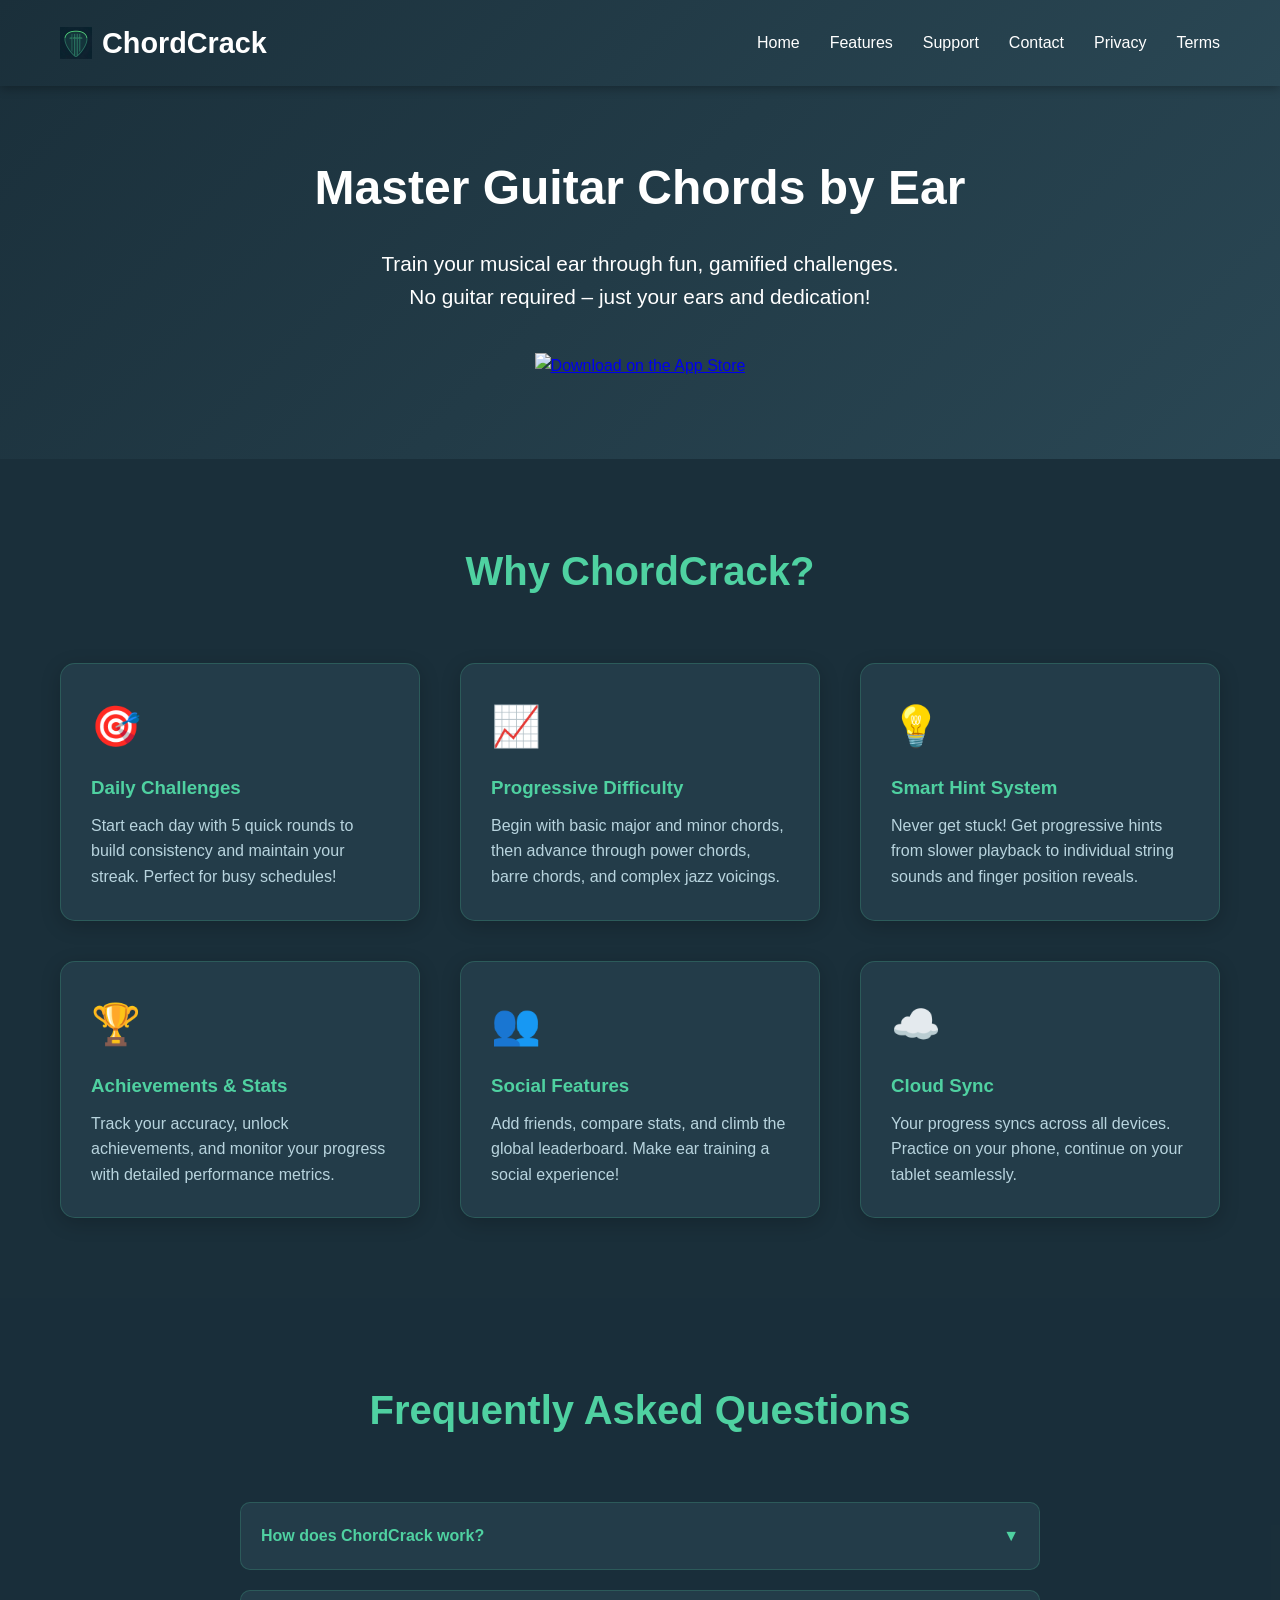
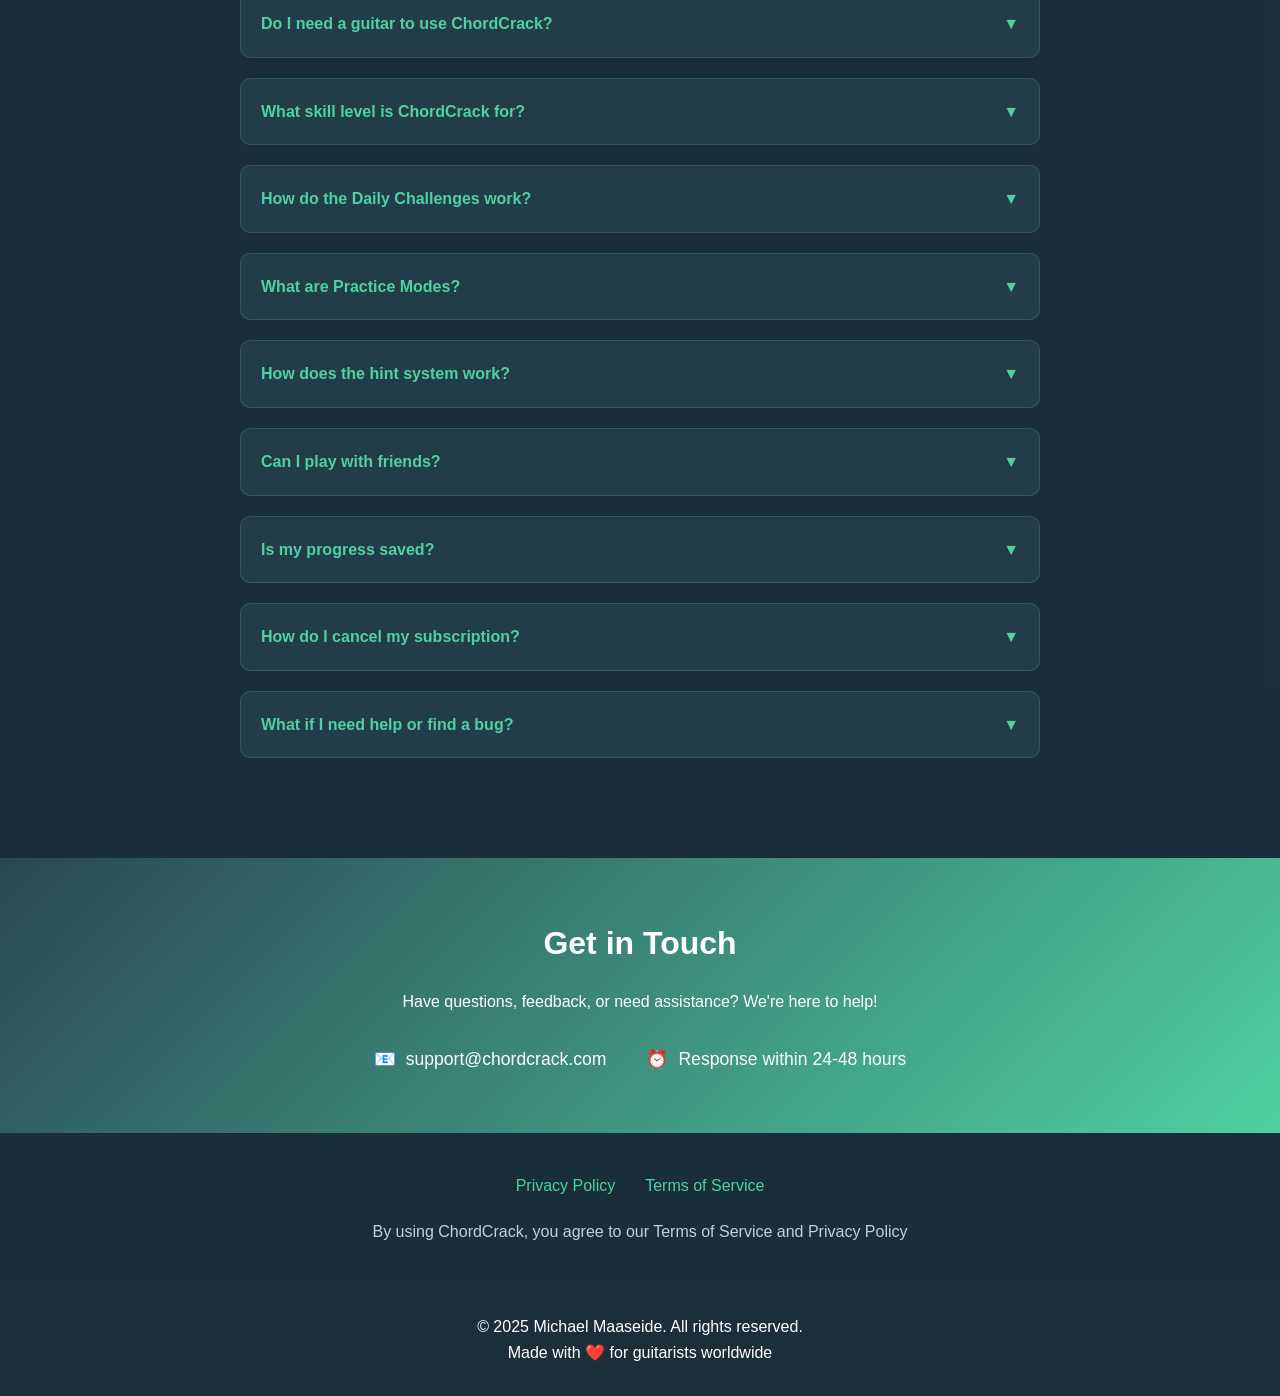
==== index.html @ 899593a1 "App connection" ====
<!DOCTYPE html>
<html lang="en">
<head>
    <meta charset="UTF-8">
    <meta name="viewport" content="width=device-width, initial-scale=1.0">
    <title>ChordCrack - Master Guitar Chords by Ear</title>
    
    <script>
        const APP_STORE_ID = "6752358083"; 
    </script>
    
    <!-- Smart App Banner for iOS Safari -->
    <script>
        if (APP_STORE_ID !== "YOUR_APP_ID_HERE") {
            const metaTag = document.createElement('meta');
            metaTag.name = 'apple-itunes-app';
            metaTag.content = `app-id=${APP_STORE_ID}`;
            document.head.appendChild(metaTag);
        }
    </script>
    
    <!-- Google Analytics -->
    <script async src="https://www.googletagmanager.com/gtag/js?id=G-HN6EG2B2XP"></script>
    <script>
      window.dataLayer = window.dataLayer || [];
      function gtag(){dataLayer.push(arguments);}
      gtag('js', new Date());
      gtag('config', 'G-HN6EG2B2XP');
    </script>
    
    <style>

        * {
            margin: 0;
            padding: 0;
            box-sizing: border-box;
        }
        
        body {
            font-family: -apple-system, BlinkMacSystemFont, 'Segoe UI', Roboto, sans-serif;
            line-height: 1.6;
            color: #333;
            background: #1a2f3a;
        }
        
        /* Header & Navigation */
        header {
            background: linear-gradient(135deg, #1a2f3a 0%, #2a4754 100%);
            color: white;
            position: fixed;
            width: 100%;
            top: 0;
            z-index: 1000;
            box-shadow: 0 2px 10px rgba(0,0,0,0.3);
        }
        
        nav {
            max-width: 1200px;
            margin: 0 auto;
            padding: 20px;
            display: flex;
            justify-content: space-between;
            align-items: center;
        }
        
        .logo {
            font-size: 1.8rem;
            font-weight: bold;
            display: flex;
            align-items: center;
            gap: 10px;
        }
        
        .logo img {
            height: 32px;
            width: auto;
        }
        
        .nav-links {
            display: flex;
            gap: 30px;
            list-style: none;
        }
        
        .nav-links a {
            color: white;
            text-decoration: none;
            transition: opacity 0.3s;
        }
        
        .nav-links a:hover {
            opacity: 0.8;
        }
        
        /* Mobile Menu */
        .mobile-menu {
            display: none;
            cursor: pointer;
        }
        
        /* Hero Section */
        .hero {
            background: linear-gradient(135deg, #1a2f3a 0%, #2a4754 100%);
            color: white;
            padding: 150px 20px 80px;
            text-align: center;
        }
        
        .hero h1 {
            font-size: 3rem;
            margin-bottom: 20px;
            animation: fadeInUp 0.8s ease;
        }
        
        .hero p {
            font-size: 1.3rem;
            margin-bottom: 40px;
            opacity: 0.95;
            animation: fadeInUp 0.8s ease 0.2s both;
        }
        
        .app-badges {
            display: flex;
            gap: 20px;
            justify-content: center;
            flex-wrap: wrap;
            animation: fadeInUp 0.8s ease 0.4s both;
        }
        
        .app-badge {
            display: inline-block;
            transition: transform 0.3s;
        }
        
        .app-badge:hover {
            transform: scale(1.05);
        }
        
        .app-badge img {
            height: 60px;
        }
        
        /* Features Section */
        .features {
            max-width: 1200px;
            margin: 80px auto;
            padding: 0 20px;
        }
        
        .features h2 {
            text-align: center;
            font-size: 2.5rem;
            color: #4fd1a1;
            margin-bottom: 60px;
        }
        
        .feature-grid {
            display: grid;
            grid-template-columns: repeat(auto-fit, minmax(300px, 1fr));
            gap: 40px;
        }
        
        .feature-card {
            background: rgba(42, 71, 84, 0.6);
            padding: 30px;
            border-radius: 15px;
            box-shadow: 0 5px 20px rgba(0,0,0,0.2);
            transition: transform 0.3s, box-shadow 0.3s;
            border: 1px solid rgba(79, 209, 161, 0.2);
        }
        
        .feature-card:hover {
            transform: translateY(-5px);
            box-shadow: 0 10px 30px rgba(79, 209, 161, 0.2);
            border-color: rgba(79, 209, 161, 0.4);
        }
        
        .feature-icon {
            font-size: 2.5rem;
            margin-bottom: 15px;
            color: #4fd1a1;
        }
        
        .feature-card h3 {
            color: #4fd1a1;
            margin-bottom: 10px;
        }
        
        .feature-card p {
            color: #b8d4de;
        }
        
        /* Support Section */
        .support {
            background: rgba(26, 47, 58, 0.95);
            padding: 80px 20px;
        }
        
        .support-container {
            max-width: 1200px;
            margin: 0 auto;
        }
        
        .support h2 {
            text-align: center;
            font-size: 2.5rem;
            color: #4fd1a1;
            margin-bottom: 60px;
        }
        
        .faq {
            max-width: 800px;
            margin: 0 auto;
        }
        
        .faq-item {
            background: rgba(42, 71, 84, 0.6);
            margin-bottom: 20px;
            border-radius: 10px;
            overflow: hidden;
            border: 1px solid rgba(79, 209, 161, 0.2);
        }
        
        .faq-question {
            padding: 20px;
            cursor: pointer;
            display: flex;
            justify-content: space-between;
            align-items: center;
            font-weight: 600;
            color: #4fd1a1;
            transition: background 0.3s;
        }
        
        .faq-question:hover {
            background: rgba(79, 209, 161, 0.1);
        }
        
        .faq-answer {
            padding: 0 20px;
            max-height: 0;
            overflow: hidden;
            transition: max-height 0.3s ease, padding 0.3s ease;
            color: #b8d4de;
        }
        
        .faq-item.active .faq-answer {
            padding: 0 20px 20px;
            max-height: 500px;
        }
        
        .faq-arrow {
            transition: transform 0.3s;
        }
        
        .faq-item.active .faq-arrow {
            transform: rotate(180deg);
        }
        
        /* Contact Section */
        .contact {
            background: linear-gradient(135deg, #2a4754 0%, #4fd1a1 100%);
            color: white;
            padding: 60px 20px;
            text-align: center;
        }
        
        .contact h2 {
            font-size: 2rem;
            margin-bottom: 20px;
        }
        
        .contact-methods {
            display: flex;
            gap: 40px;
            justify-content: center;
            flex-wrap: wrap;
            margin-top: 30px;
        }
        
        .contact-method {
            display: flex;
            align-items: center;
            gap: 10px;
            font-size: 1.1rem;
        }
        
        .contact-method a {
            color: white;
            text-decoration: none;
        }
        
        .contact-method a:hover {
            text-decoration: underline;
        }
        
        /* Legal Links */
        .legal {
            background: rgba(26, 47, 58, 0.95);
            padding: 40px 20px;
        }
        
        .legal-container {
            max-width: 1200px;
            margin: 0 auto;
            text-align: center;
        }
        
        .legal-links {
            display: flex;
            gap: 30px;
            justify-content: center;
            flex-wrap: wrap;
            margin-bottom: 20px;
        }
        
        .legal-links a {
            color: #4fd1a1;
            text-decoration: none;
            font-weight: 500;
        }
        
        .legal-links a:hover {
            text-decoration: underline;
        }
        
        .legal p {
            color: #b8d4de;
        }
        
        /* Footer */
        footer {
            background: #1a2f3a;
            color: white;
            text-align: center;
            padding: 30px 20px;
        }
        
        /* Animations */
        @keyframes fadeInUp {
            from {
                opacity: 0;
                transform: translateY(30px);
            }
            to {
                opacity: 1;
                transform: translateY(0);
            }
        }
        
        /* Responsive */
        @media (max-width: 768px) {
            .nav-links {
                display: none;
            }
            
            .mobile-menu {
                display: block;
            }
            
            .hero h1 {
                font-size: 2rem;
            }
            
            .hero p {
                font-size: 1.1rem;
            }
            
            .features h2, .support h2 {
                font-size: 2rem;
            }
            
            .contact-methods {
                flex-direction: column;
                align-items: center;
                gap: 20px;
            }
        }
    </style>
</head>
<body>
    <!-- Header -->
    <header>
        <nav>
            <div class="logo">
                <img src="logo.png" alt="ChordCrack Logo">
                ChordCrack
            </div>
            <ul class="nav-links">
                <li><a href="#home">Home</a></li>
                <li><a href="#features">Features</a></li>
                <li><a href="#support">Support</a></li>
                <li><a href="#contact">Contact</a></li>
                <li><a href="privacy.html">Privacy</a></li>
                <li><a href="terms.html">Terms</a></li>
            </ul>
        </nav>
    </header>

    <!-- Hero Section -->
    <section id="home" class="hero">
        <h1>Master Guitar Chords by Ear</h1>
        <p>Train your musical ear through fun, gamified challenges.<br>No guitar required – just your ears and dedication!</p>
        <div class="app-badges">
            <a id="app-store-link" href="#" class="app-badge">
                <img src="https://developer.apple.com/app-store/marketing/guidelines/images/badge-download-on-the-app-store.svg" alt="Download on the App Store">
            </a>
        </div>
    </section>

    <!-- Features Section -->
    <section id="features" class="features">
        <h2>Why ChordCrack?</h2>
        <div class="feature-grid">
            <div class="feature-card">
                <div class="feature-icon">🎯</div>
                <h3>Daily Challenges</h3>
                <p>Start each day with 5 quick rounds to build consistency and maintain your streak. Perfect for busy schedules!</p>
            </div>
            <div class="feature-card">
                <div class="feature-icon">📈</div>
                <h3>Progressive Difficulty</h3>
                <p>Begin with basic major and minor chords, then advance through power chords, barre chords, and complex jazz voicings.</p>
            </div>
            <div class="feature-card">
                <div class="feature-icon">💡</div>
                <h3>Smart Hint System</h3>
                <p>Never get stuck! Get progressive hints from slower playback to individual string sounds and finger position reveals.</p>
            </div>
            <div class="feature-card">
                <div class="feature-icon">🏆</div>
                <h3>Achievements & Stats</h3>
                <p>Track your accuracy, unlock achievements, and monitor your progress with detailed performance metrics.</p>
            </div>
            <div class="feature-card">
                <div class="feature-icon">👥</div>
                <h3>Social Features</h3>
                <p>Add friends, compare stats, and climb the global leaderboard. Make ear training a social experience!</p>
            </div>
            <div class="feature-card">
                <div class="feature-icon">☁️</div>
                <h3>Cloud Sync</h3>
                <p>Your progress syncs across all devices. Practice on your phone, continue on your tablet seamlessly.</p>
            </div>
        </div>
    </section>

    <!-- Support Section -->
    <section id="support" class="support">
        <div class="support-container">
            <h2>Frequently Asked Questions</h2>
            <div class="faq">
                <div class="faq-item">
                    <div class="faq-question">
                        <span>How does ChordCrack work?</span>
                        <span class="faq-arrow">▼</span>
                    </div>
                    <div class="faq-answer">
                        <p>ChordCrack plays guitar chord sounds, and you identify them by ear. The app uses a scientifically-designed progression system that starts with basic chords and gradually introduces more complex variations. Each correct answer earns you points and XP, while the hint system ensures you're always learning, never stuck.</p>
                    </div>
                </div>
                
                <div class="faq-item">
                    <div class="faq-question">
                        <span>Do I need a guitar to use ChordCrack?</span>
                        <span class="faq-arrow">▼</span>
                    </div>
                    <div class="faq-answer">
                        <p>No! ChordCrack is designed for ear training, not guitar playing. All you need is your device and headphones (recommended for the best experience). The app trains your ability to recognize chords by sound alone, which will improve your overall musicianship.</p>
                    </div>
                </div>
                
                <div class="faq-item">
                    <div class="faq-question">
                        <span>What skill level is ChordCrack for?</span>
                        <span class="faq-arrow">▼</span>
                    </div>
                    <div class="faq-answer">
                        <p>ChordCrack adapts to all skill levels. Beginners start with major and minor chords, intermediate players work on barre and power chords, and advanced users can tackle complex jazz voicings and chord progressions. The app automatically adjusts difficulty based on your performance.</p>
                    </div>
                </div>
                
                <div class="faq-item">
                    <div class="faq-question">
                        <span>How do the Daily Challenges work?</span>
                        <span class="faq-arrow">▼</span>
                    </div>
                    <div class="faq-answer">
                        <p>Daily Challenges consist of 5 quick rounds featuring basic chords. Complete them each day to maintain your streak and earn bonus XP. They're designed to take just 2-3 minutes, making it easy to maintain consistent practice even on busy days.</p>
                    </div>
                </div>
                
                <div class="faq-item">
                    <div class="faq-question">
                        <span>What are Practice Modes?</span>
                        <span class="faq-arrow">▼</span>
                    </div>
                    <div class="faq-answer">
                        <p>Practice Modes let you focus on specific chord types: Power Chords for rock fundamentals, Barre Chords for advanced patterns, Blues Chords for 7ths and extensions, or Mixed Mode for all chord types. Each mode tracks separate statistics so you can identify your strengths and areas for improvement.</p>
                    </div>
                </div>
                
                <div class="faq-item">
                    <div class="faq-question">
                        <span>How does the hint system work?</span>
                        <span class="faq-arrow">▼</span>
                    </div>
                    <div class="faq-answer">
                        <p>Our progressive hint system reveals information gradually: first slower playback, then individual string sounds, followed by jumbled finger positions, and finally partial chord diagrams. Each hint costs a small amount of points, encouraging you to try without help first while ensuring you're never completely stuck.</p>
                    </div>
                </div>
                
                <div class="faq-item">
                    <div class="faq-question">
                        <span>Can I play with friends?</span>
                        <span class="faq-arrow">▼</span>
                    </div>
                    <div class="faq-answer">
                        <p>Yes! Add friends using their username or invite code, compare stats, see their progress on the leaderboard, and motivate each other to improve. You can also see global rankings and compete with players worldwide.</p>
                    </div>
                </div>
                
                <div class="faq-item">
                    <div class="faq-question">
                        <span>Is my progress saved?</span>
                        <span class="faq-arrow">▼</span>
                    </div>
                    <div class="faq-answer">
                        <p>All your progress is automatically saved to the cloud when you're logged in. This means you can switch between devices and your stats, achievements, and progress will sync seamlessly. You can also export your data anytime from the settings menu.</p>
                    </div>
                </div>
                
                <div class="faq-item">
                    <div class="faq-question">
                        <span>How do I cancel my subscription?</span>
                        <span class="faq-arrow">▼</span>
                    </div>
                    <div class="faq-answer">
                        <p>Subscriptions can be managed through your device's app store settings. On iOS, go to Settings > Your Name > Subscriptions. On Android, open Google Play Store > Menu > Subscriptions. Select ChordCrack and choose to cancel. You'll retain access until the end of your billing period.</p>
                    </div>
                </div>
                
                <div class="faq-item">
                    <div class="faq-question">
                        <span>What if I need help or find a bug?</span>
                        <span class="faq-arrow">▼</span>
                    </div>
                    <div class="faq-answer">
                        <p>We're here to help! Email us at support@chordcrack.com with any questions, feedback, or bug reports. Include your device type and app version for technical issues. We typically respond within 24-48 hours and genuinely appreciate all feedback to improve ChordCrack.</p>
                    </div>
                </div>
            </div>
        </div>
    </section>

    <!-- Contact Section -->
    <section id="contact" class="contact">
        <h2>Get in Touch</h2>
        <p>Have questions, feedback, or need assistance? We're here to help!</p>
        <div class="contact-methods">
            <div class="contact-method">
                <span>📧</span>
                <a href="mailto:support@chordcrack.com">support@chordcrack.com</a>
            </div>
            <div class="contact-method">
                <span>⏰</span>
                <span>Response within 24-48 hours</span>
            </div>
        </div>
    </section>

    <!-- Legal Section -->
    <section class="legal">
        <div class="legal-container">
            <div class="legal-links">
                <a href="privacy.html">Privacy Policy</a>
                <a href="terms.html">Terms of Service</a>
            </div>
            <p>By using ChordCrack, you agree to our Terms of Service and Privacy Policy</p>
        </div>
    </section>

    <!-- Footer -->
    <footer>
        <p>&copy; 2025 Michael Maaseide. All rights reserved.</p>
        <p>Made with ❤️ for guitarists worldwide</p>
    </footer>

    <script>
        // Set up App Store link dynamically
        document.addEventListener('DOMContentLoaded', function() {
            const appStoreLink = document.getElementById('app-store-link');
            if (APP_STORE_ID !== "YOUR_APP_ID_HERE") {
                appStoreLink.href = `https://apps.apple.com/app/id${APP_STORE_ID}`;
            } else {
                // If no ID is set, you might want to hide the button or show a coming soon message
                appStoreLink.onclick = function(e) {
                    e.preventDefault();
                    alert('App coming soon to the App Store!');
                };
            }
        });

        // FAQ Accordion
        document.querySelectorAll('.faq-question').forEach(question => {
            question.addEventListener('click', () => {
                const item = question.parentElement;
                item.classList.toggle('active');
                
                // Close other items
                document.querySelectorAll('.faq-item').forEach(otherItem => {
                    if (otherItem !== item && otherItem.classList.contains('active')) {
                        otherItem.classList.remove('active');
                    }
                });
            });
        });

        // Smooth scrolling for navigation links
        document.querySelectorAll('a[href^="#"]').forEach(anchor => {
            anchor.addEventListener('click', function (e) {
                e.preventDefault();
                const target = document.querySelector(this.getAttribute('href'));
                if (target) {
                    const headerHeight = document.querySelector('header').offsetHeight;
                    const targetPosition = target.offsetTop - headerHeight;
                    window.scrollTo({
                        top: targetPosition,
                        behavior: 'smooth'
                    });
                }
            });
        });
    </script>
</body>
</html>
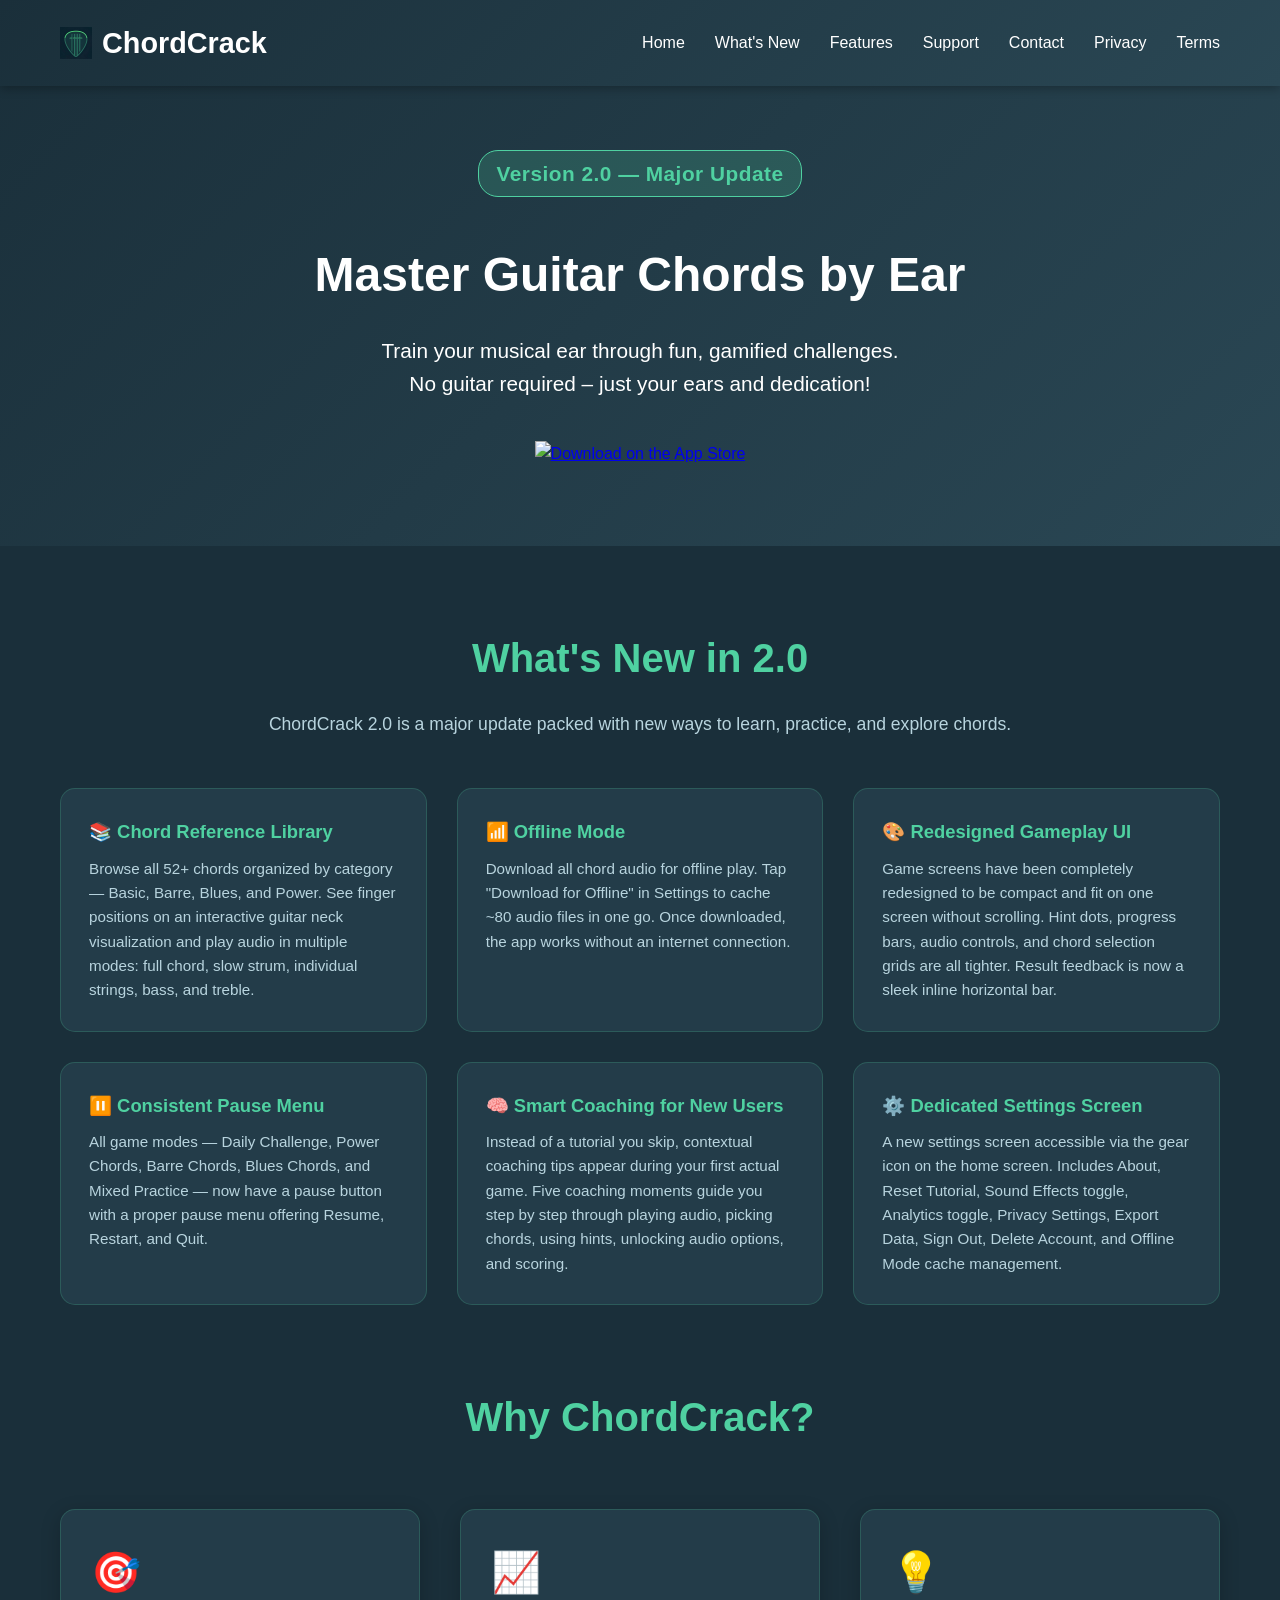
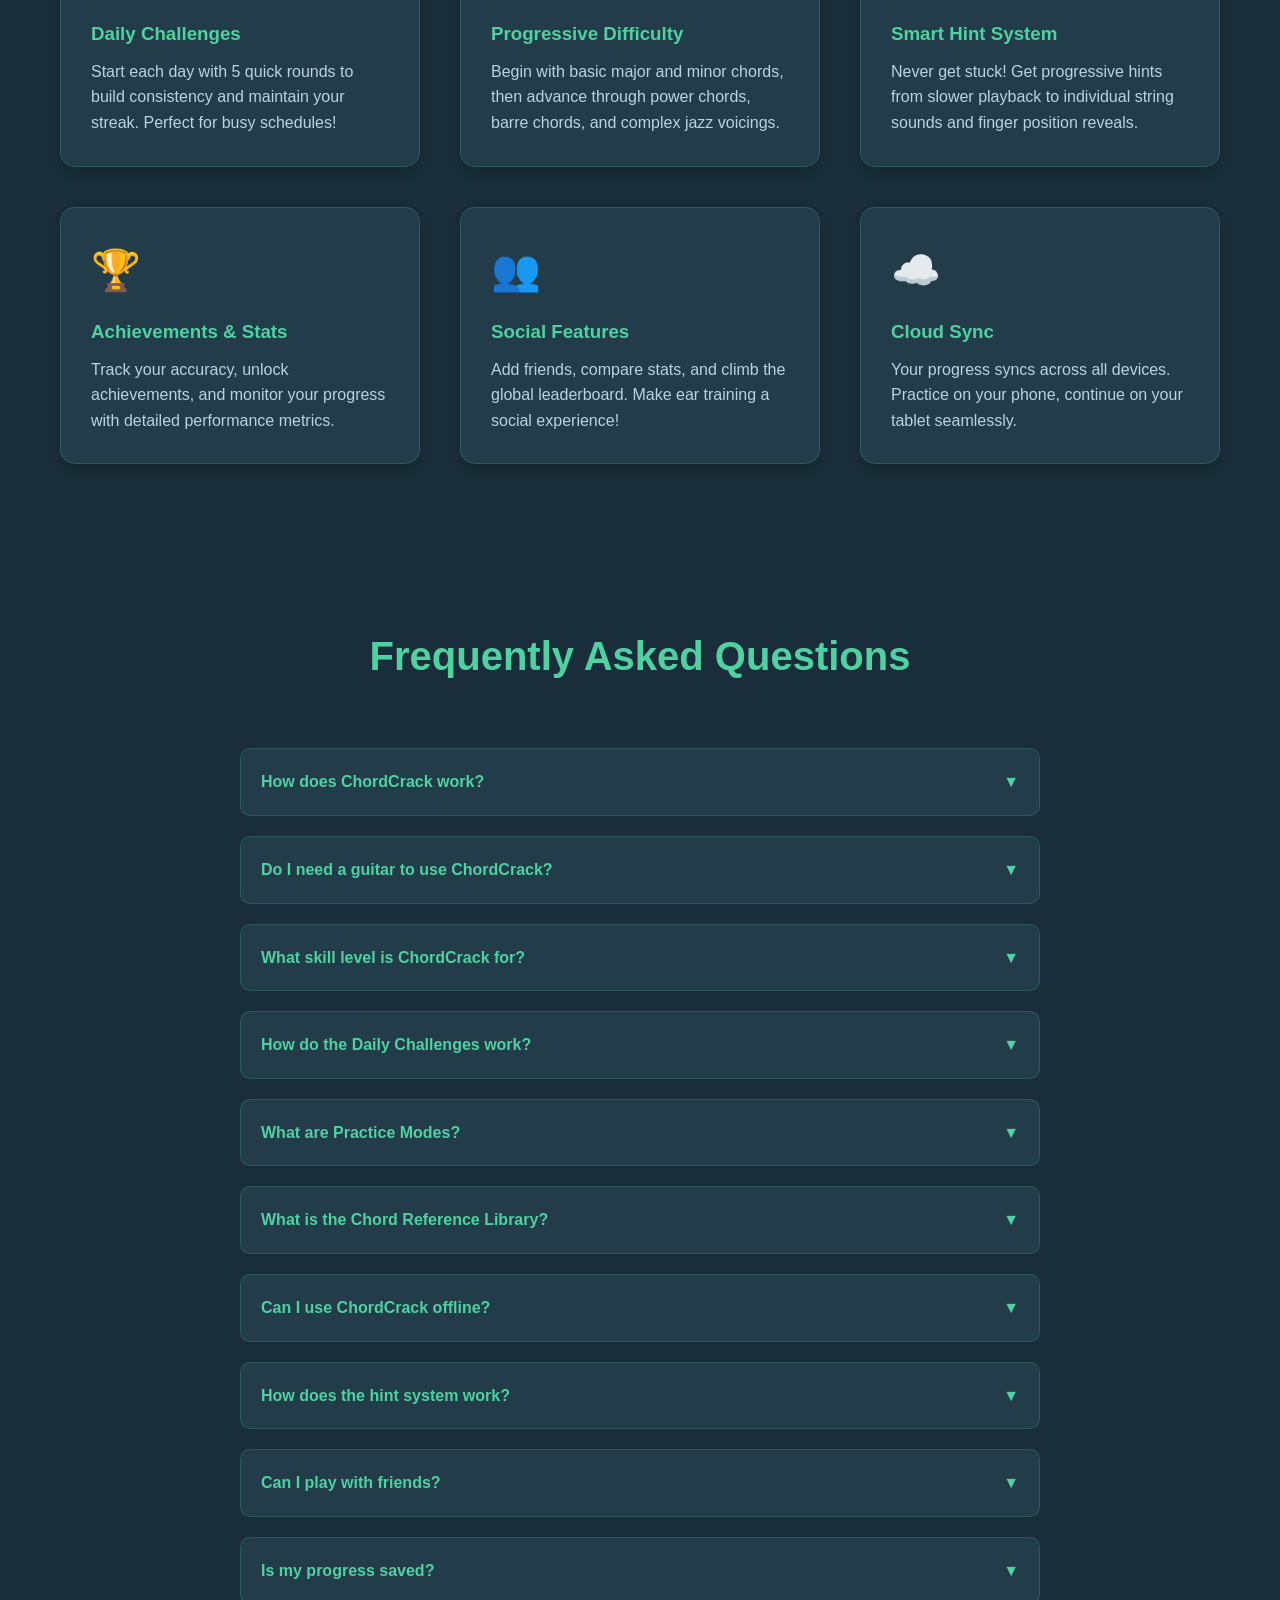
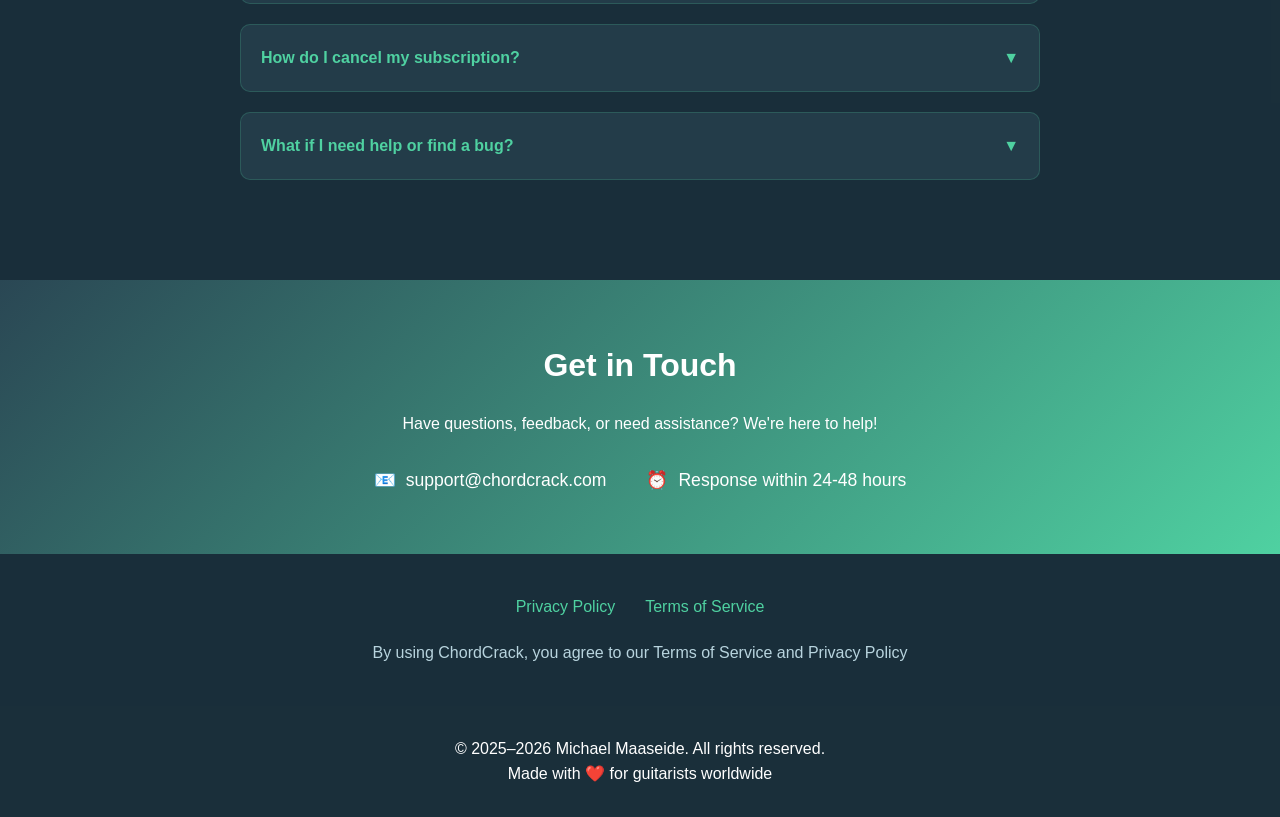
==== commit c8571c18: "Prepare site for v2.0 release Add What's New section highlighting 2.0 features (Chord Reference Libr" ====
--- a/index.html
+++ b/index.html
@@ -1,23 +1,23 @@
 <!DOCTYPE html>
 <html lang="en">
 <head>
+    <!-- Favicon types -->
+    <link rel="icon" type="image/x-icon" href="/favicon.ico">
+    <link rel="icon" type="image/png" sizes="32x32" href="/favicon-32x32.png">
+    <link rel="icon" type="image/png" sizes="16x16" href="/favicon-16x16.png">
+    <link rel="apple-touch-icon" sizes="180x180" href="/apple-touch-icon.png">
+    
     <meta charset="UTF-8">
     <meta name="viewport" content="width=device-width, initial-scale=1.0">
-    <title>ChordCrack - Master Guitar Chords by Ear</title>
+    <title>ChordCrack 2.0 - Master Guitar Chords by Ear</title>
     
     <script>
+        const APP_STORE_LINK = "https://apps.apple.com/us/app/chordcrack/id6752358083";
         const APP_STORE_ID = "6752358083"; 
     </script>
     
     <!-- Smart App Banner for iOS Safari -->
-    <script>
-        if (APP_STORE_ID !== "YOUR_APP_ID_HERE") {
-            const metaTag = document.createElement('meta');
-            metaTag.name = 'apple-itunes-app';
-            metaTag.content = `app-id=${APP_STORE_ID}`;
-            document.head.appendChild(metaTag);
-        }
-    </script>
+    <meta name="apple-itunes-app" content="app-id=6752358083">
     
     <!-- Google Analytics -->
     <script async src="https://www.googletagmanager.com/gtag/js?id=G-HN6EG2B2XP"></script>
@@ -140,6 +140,74 @@
             height: 60px;
         }
         
+        .version-badge {
+            display: inline-block;
+            background: rgba(79, 209, 161, 0.2);
+            border: 1px solid #4fd1a1;
+            color: #4fd1a1;
+            padding: 6px 18px;
+            border-radius: 20px;
+            font-size: 0.9rem;
+            font-weight: 600;
+            letter-spacing: 0.5px;
+            margin-bottom: 20px;
+            opacity: 1;
+            animation: fadeInUp 0.8s ease;
+        }
+
+        /* What's New Section */
+        .whats-new {
+            max-width: 1200px;
+            margin: 80px auto;
+            padding: 0 20px;
+        }
+
+        .whats-new h2 {
+            text-align: center;
+            font-size: 2.5rem;
+            color: #4fd1a1;
+            margin-bottom: 20px;
+        }
+
+        .whats-new > p {
+            text-align: center;
+            color: #b8d4de;
+            font-size: 1.1rem;
+            margin-bottom: 50px;
+        }
+
+        .whats-new-grid {
+            display: grid;
+            grid-template-columns: repeat(auto-fit, minmax(340px, 1fr));
+            gap: 30px;
+        }
+
+        .new-feature {
+            background: rgba(42, 71, 84, 0.6);
+            padding: 28px;
+            border-radius: 15px;
+            border: 1px solid rgba(79, 209, 161, 0.2);
+            transition: transform 0.3s, box-shadow 0.3s;
+        }
+
+        .new-feature:hover {
+            transform: translateY(-5px);
+            box-shadow: 0 10px 30px rgba(79, 209, 161, 0.2);
+            border-color: rgba(79, 209, 161, 0.4);
+        }
+
+        .new-feature h3 {
+            color: #4fd1a1;
+            margin-bottom: 10px;
+            font-size: 1.15rem;
+        }
+
+        .new-feature p {
+            color: #b8d4de;
+            font-size: 0.95rem;
+            line-height: 1.6;
+        }
+
         /* Features Section */
         .features {
             max-width: 1200px;
@@ -366,8 +434,12 @@
                 font-size: 1.1rem;
             }
             
-            .features h2, .support h2 {
+            .features h2, .support h2, .whats-new h2 {
                 font-size: 2rem;
+            }
+
+            .whats-new-grid {
+                grid-template-columns: 1fr;
             }
             
             .contact-methods {
@@ -388,6 +460,7 @@
             </div>
             <ul class="nav-links">
                 <li><a href="#home">Home</a></li>
+                <li><a href="#whats-new">What's New</a></li>
                 <li><a href="#features">Features</a></li>
                 <li><a href="#support">Support</a></li>
                 <li><a href="#contact">Contact</a></li>
@@ -399,12 +472,45 @@
 
     <!-- Hero Section -->
     <section id="home" class="hero">
+        <p class="version-badge">Version 2.0 — Major Update</p>
         <h1>Master Guitar Chords by Ear</h1>
         <p>Train your musical ear through fun, gamified challenges.<br>No guitar required – just your ears and dedication!</p>
         <div class="app-badges">
-            <a id="app-store-link" href="#" class="app-badge">
+            <a href="https://apps.apple.com/us/app/chordcrack/id6752358083" class="app-badge" target="_blank" rel="noopener">
                 <img src="https://developer.apple.com/app-store/marketing/guidelines/images/badge-download-on-the-app-store.svg" alt="Download on the App Store">
             </a>
+        </div>
+    </section>
+
+    <!-- What's New Section -->
+    <section id="whats-new" class="whats-new">
+        <h2>What's New in 2.0</h2>
+        <p>ChordCrack 2.0 is a major update packed with new ways to learn, practice, and explore chords.</p>
+        <div class="whats-new-grid">
+            <div class="new-feature">
+                <h3>📚 Chord Reference Library</h3>
+                <p>Browse all 52+ chords organized by category — Basic, Barre, Blues, and Power. See finger positions on an interactive guitar neck visualization and play audio in multiple modes: full chord, slow strum, individual strings, bass, and treble.</p>
+            </div>
+            <div class="new-feature">
+                <h3>📶 Offline Mode</h3>
+                <p>Download all chord audio for offline play. Tap "Download for Offline" in Settings to cache ~80 audio files in one go. Once downloaded, the app works without an internet connection.</p>
+            </div>
+            <div class="new-feature">
+                <h3>🎨 Redesigned Gameplay UI</h3>
+                <p>Game screens have been completely redesigned to be compact and fit on one screen without scrolling. Hint dots, progress bars, audio controls, and chord selection grids are all tighter. Result feedback is now a sleek inline horizontal bar.</p>
+            </div>
+            <div class="new-feature">
+                <h3>⏸️ Consistent Pause Menu</h3>
+                <p>All game modes — Daily Challenge, Power Chords, Barre Chords, Blues Chords, and Mixed Practice — now have a pause button with a proper pause menu offering Resume, Restart, and Quit.</p>
+            </div>
+            <div class="new-feature">
+                <h3>🧠 Smart Coaching for New Users</h3>
+                <p>Instead of a tutorial you skip, contextual coaching tips appear during your first actual game. Five coaching moments guide you step by step through playing audio, picking chords, using hints, unlocking audio options, and scoring.</p>
+            </div>
+            <div class="new-feature">
+                <h3>⚙️ Dedicated Settings Screen</h3>
+                <p>A new settings screen accessible via the gear icon on the home screen. Includes About, Reset Tutorial, Sound Effects toggle, Analytics toggle, Privacy Settings, Export Data, Sign Out, Delete Account, and Offline Mode cache management.</p>
+            </div>
         </div>
     </section>
 
@@ -456,7 +562,7 @@
                         <span class="faq-arrow">▼</span>
                     </div>
                     <div class="faq-answer">
-                        <p>ChordCrack plays guitar chord sounds, and you identify them by ear. The app uses a scientifically-designed progression system that starts with basic chords and gradually introduces more complex variations. Each correct answer earns you points and XP, while the hint system ensures you're always learning, never stuck.</p>
+                        <p>ChordCrack plays guitar chord sounds, and you identify them by ear. The app uses a progression system that starts with basic chords and gradually introduces more complex variations. Each correct answer earns you points and XP, while the hint system ensures you're always learning, never stuck. New in 2.0: smart coaching guides first-time players through the game step by step, and a redesigned compact UI keeps everything on one screen.</p>
                     </div>
                 </div>
                 
@@ -496,10 +602,30 @@
                         <span class="faq-arrow">▼</span>
                     </div>
                     <div class="faq-answer">
-                        <p>Practice Modes let you focus on specific chord types: Power Chords for rock fundamentals, Barre Chords for advanced patterns, Blues Chords for 7ths and extensions, or Mixed Mode for all chord types. Each mode tracks separate statistics so you can identify your strengths and areas for improvement.</p>
-                    </div>
-                </div>
-                
+                        <p>Practice Modes let you focus on specific chord types: Power Chords for rock fundamentals, Barre Chords for advanced patterns, Blues Chords for 7ths and extensions, or Mixed Practice for all chord types. Each mode tracks separate statistics so you can identify your strengths and areas for improvement. In 2.0, all practice modes now include a proper pause menu with Resume, Restart, and Quit options.</p>
+                    </div>
+                </div>
+                
+                <div class="faq-item">
+                    <div class="faq-question">
+                        <span>What is the Chord Reference Library?</span>
+                        <span class="faq-arrow">▼</span>
+                    </div>
+                    <div class="faq-answer">
+                        <p>New in 2.0, the Chord Reference Library lets you browse all 52+ chords organized by category (Basic, Barre, Blues, Power). For each chord, you can see finger positions on a guitar neck visualization and play audio in multiple modes — full chord, slow strum, individual strings, bass, and treble. It's a great way to study chords outside of gameplay.</p>
+                    </div>
+                </div>
+
+                <div class="faq-item">
+                    <div class="faq-question">
+                        <span>Can I use ChordCrack offline?</span>
+                        <span class="faq-arrow">▼</span>
+                    </div>
+                    <div class="faq-answer">
+                        <p>Yes! In version 2.0, you can download all chord audio for offline play. Go to Settings and tap "Download for Offline" to cache approximately 80 audio files. Once downloaded, the app works without an internet connection. You can manage your cached files from the same settings screen.</p>
+                    </div>
+                </div>
+
                 <div class="faq-item">
                     <div class="faq-question">
                         <span>How does the hint system work?</span>
@@ -536,7 +662,7 @@
                         <span class="faq-arrow">▼</span>
                     </div>
                     <div class="faq-answer">
-                        <p>Subscriptions can be managed through your device's app store settings. On iOS, go to Settings > Your Name > Subscriptions. On Android, open Google Play Store > Menu > Subscriptions. Select ChordCrack and choose to cancel. You'll retain access until the end of your billing period.</p>
+                        <p>Subscriptions can be managed through your device's settings. On iOS, go to Settings > Your Name > Subscriptions. Select ChordCrack and choose to cancel. You'll retain access until the end of your billing period.</p>
                     </div>
                 </div>
                 
@@ -582,25 +708,11 @@
 
     <!-- Footer -->
     <footer>
-        <p>&copy; 2025 Michael Maaseide. All rights reserved.</p>
+        <p>&copy; 2025–2026 Michael Maaseide. All rights reserved.</p>
         <p>Made with ❤️ for guitarists worldwide</p>
     </footer>
 
     <script>
-        // Set up App Store link dynamically
-        document.addEventListener('DOMContentLoaded', function() {
-            const appStoreLink = document.getElementById('app-store-link');
-            if (APP_STORE_ID !== "YOUR_APP_ID_HERE") {
-                appStoreLink.href = `https://apps.apple.com/app/id${APP_STORE_ID}`;
-            } else {
-                // If no ID is set, you might want to hide the button or show a coming soon message
-                appStoreLink.onclick = function(e) {
-                    e.preventDefault();
-                    alert('App coming soon to the App Store!');
-                };
-            }
-        });
-
         // FAQ Accordion
         document.querySelectorAll('.faq-question').forEach(question => {
             question.addEventListener('click', () => {
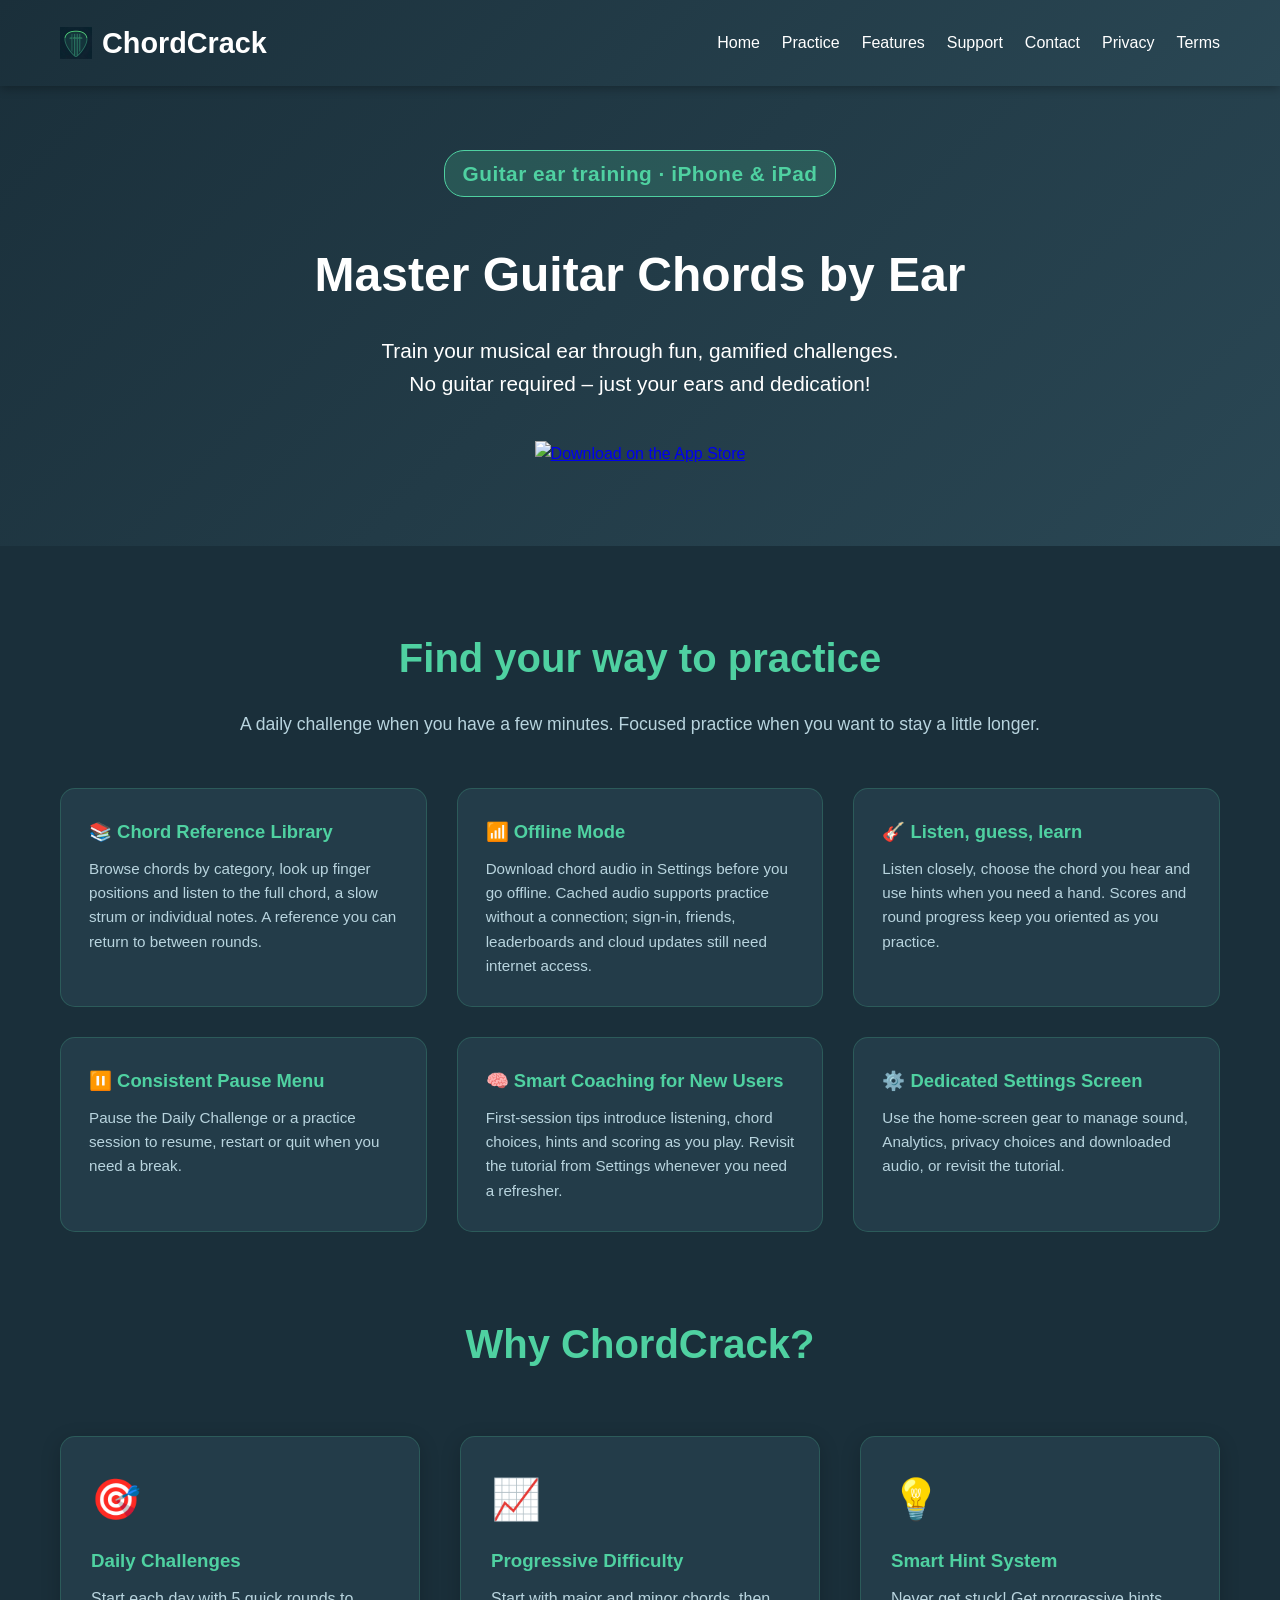
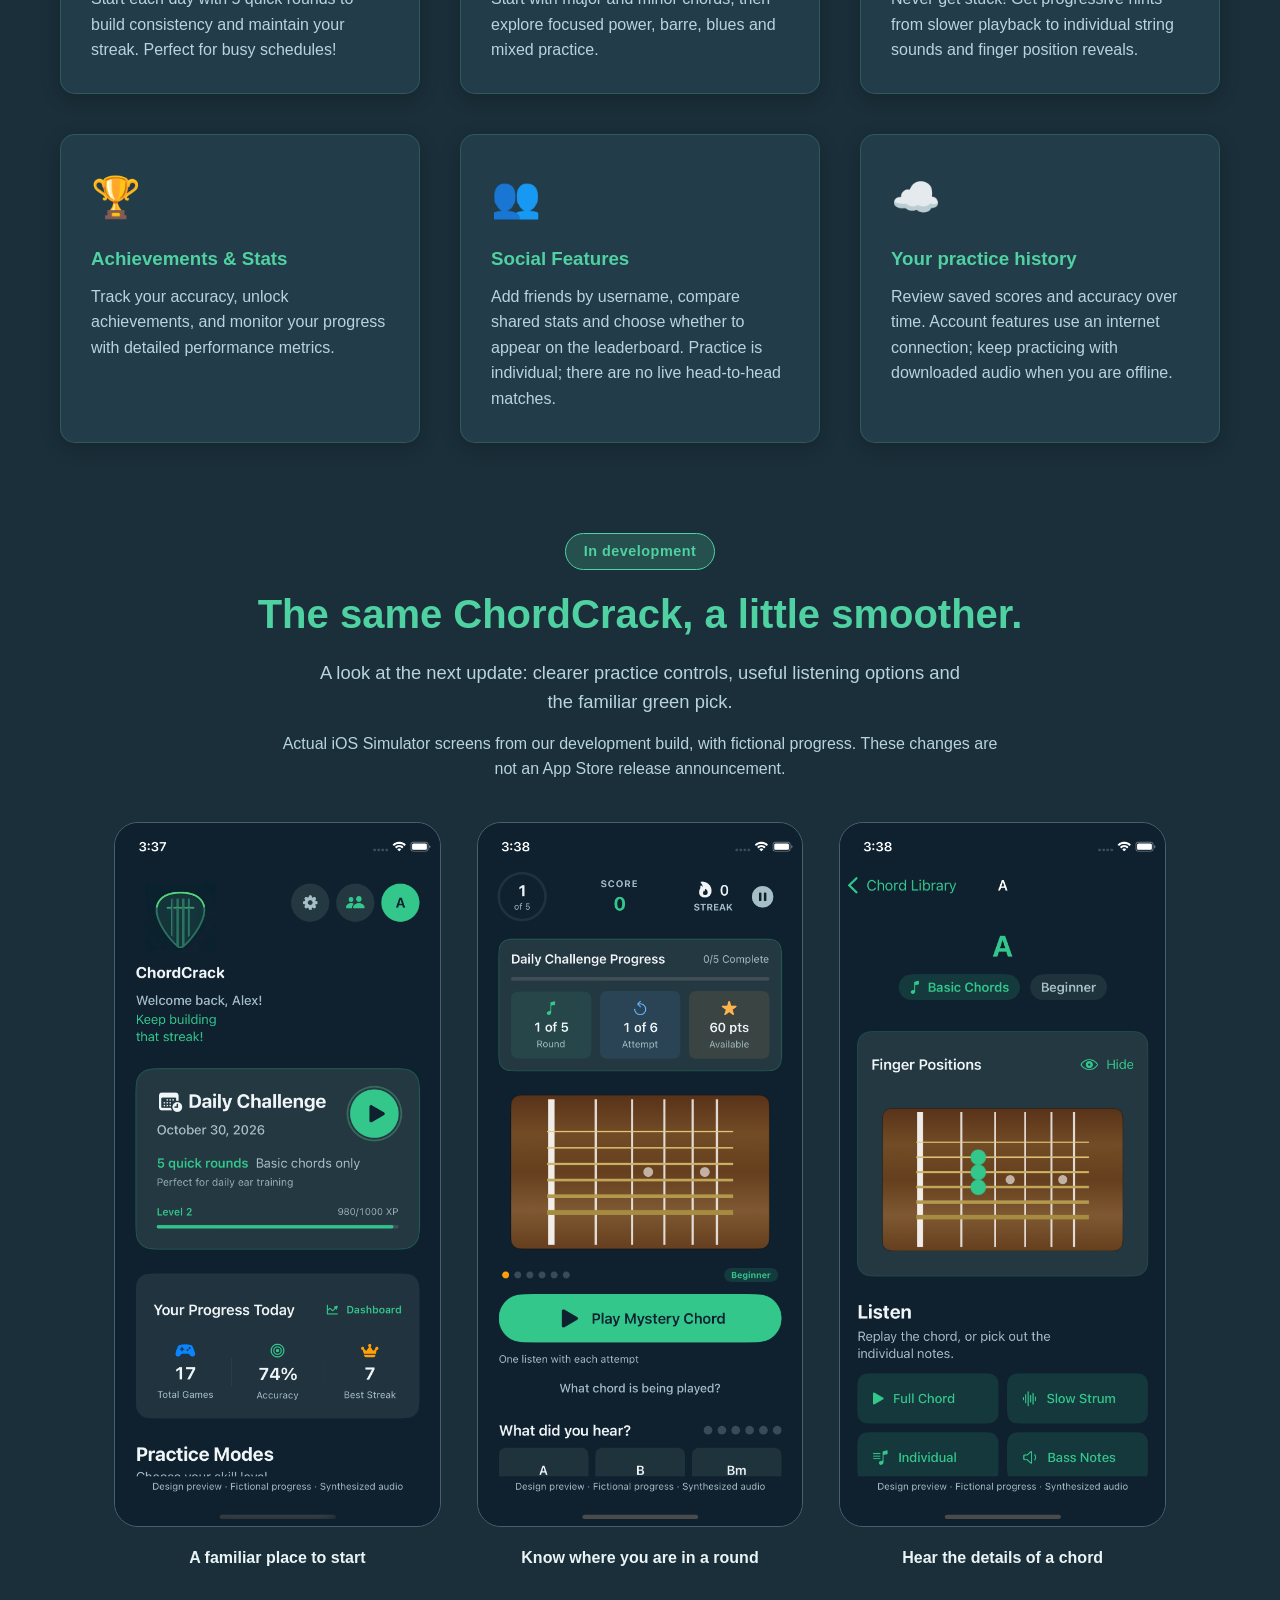
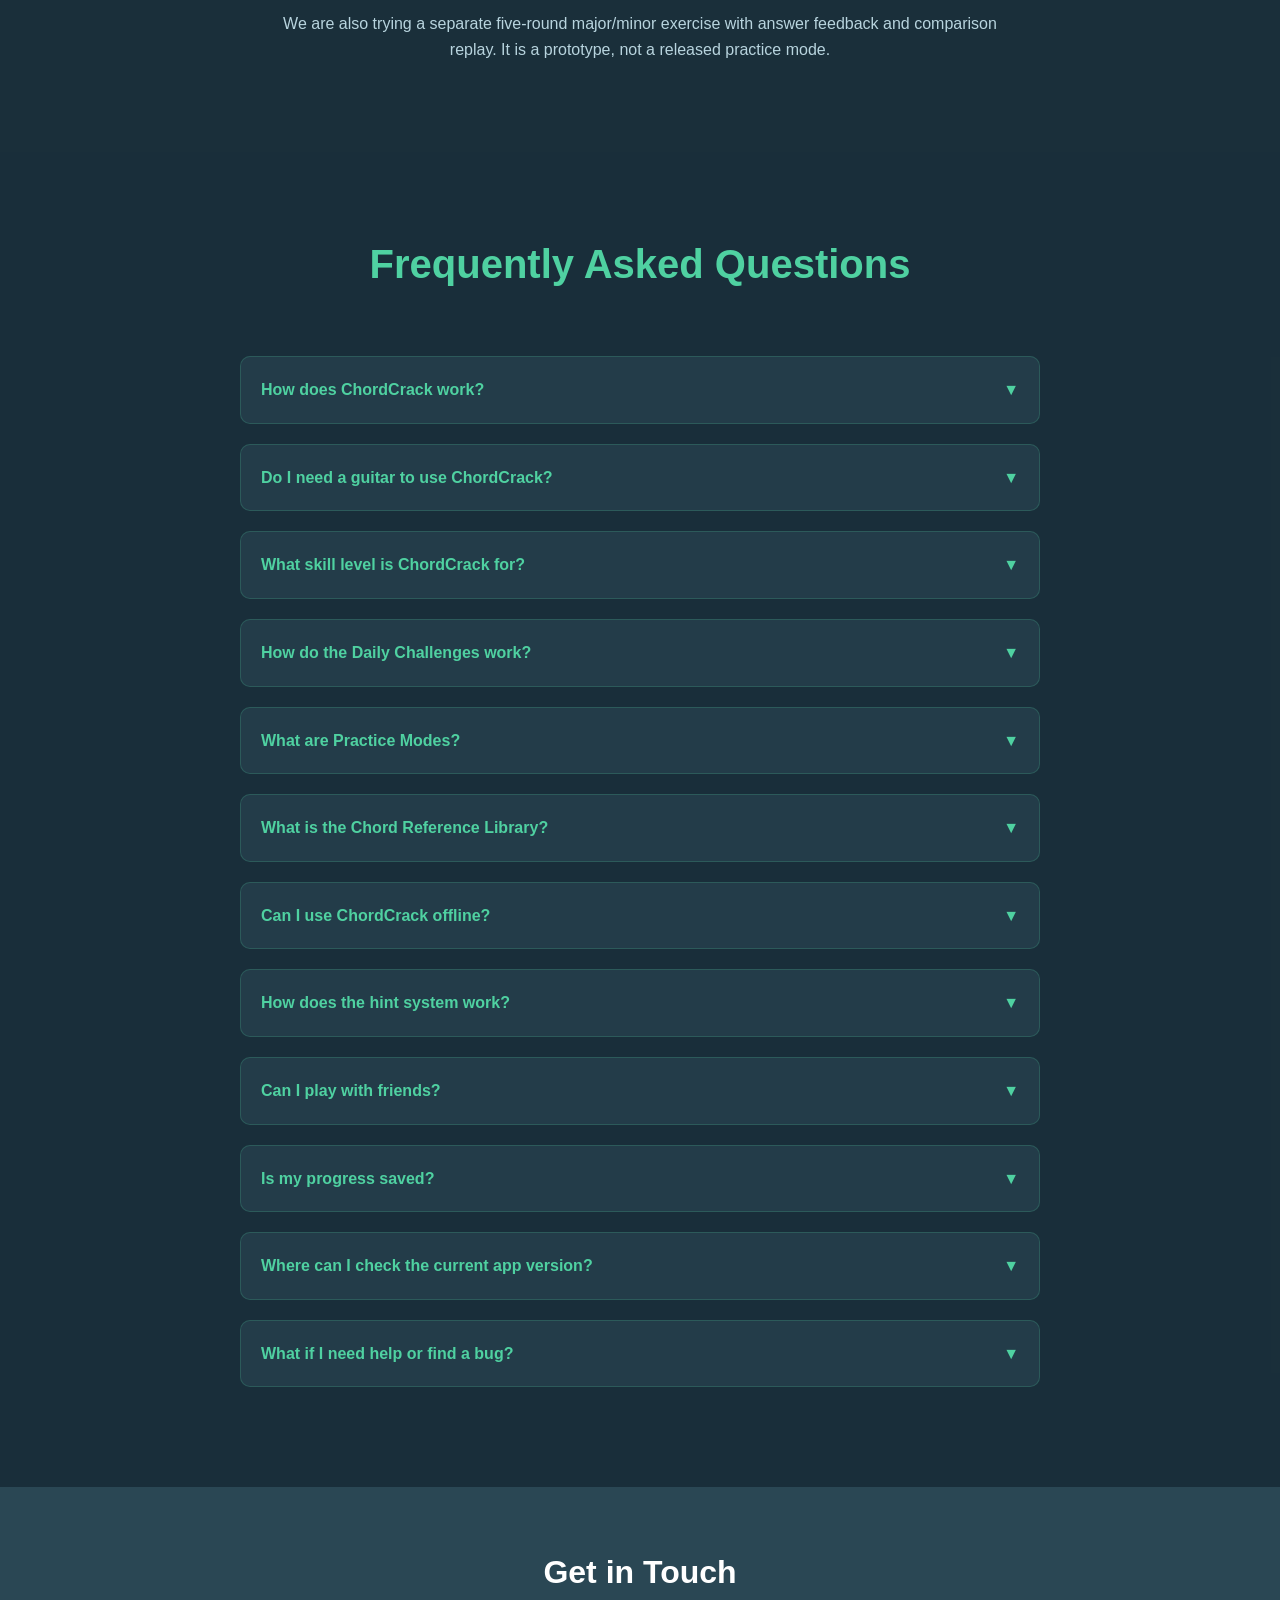
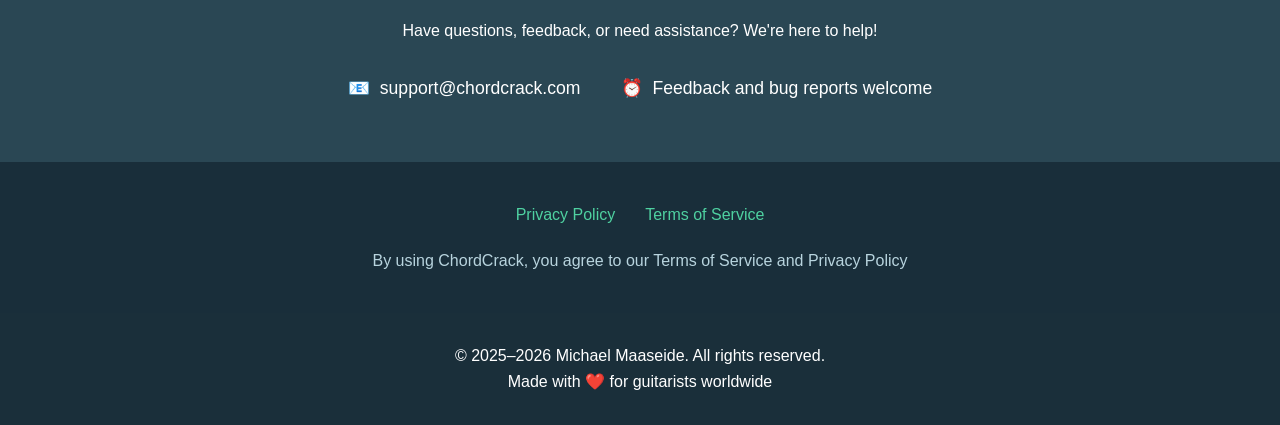
==== commit 5e4b2fe5: "Update app feature copy and add accessible development previews" ====
--- a/index.html
+++ b/index.html
@@ -3,13 +3,11 @@
 <head>
     <!-- Favicon types -->
     <link rel="icon" type="image/x-icon" href="/favicon.ico">
-    <link rel="icon" type="image/png" sizes="32x32" href="/favicon-32x32.png">
-    <link rel="icon" type="image/png" sizes="16x16" href="/favicon-16x16.png">
-    <link rel="apple-touch-icon" sizes="180x180" href="/apple-touch-icon.png">
     
     <meta charset="UTF-8">
     <meta name="viewport" content="width=device-width, initial-scale=1.0">
-    <title>ChordCrack 2.0 - Master Guitar Chords by Ear</title>
+    <title>ChordCrack — Guitar Ear Training</title>
+    <meta name="description" content="Train your ear with five-round daily challenges, focused guitar chord practice and a searchable chord library. Available for iPhone and iPad.">
     
     <script>
         const APP_STORE_LINK = "https://apps.apple.com/us/app/chordcrack/id6752358083";
@@ -19,15 +17,20 @@
     <!-- Smart App Banner for iOS Safari -->
     <meta name="apple-itunes-app" content="app-id=6752358083">
     
-    <!-- Google Analytics -->
-    <script async src="https://www.googletagmanager.com/gtag/js?id=G-HN6EG2B2XP"></script>
+    <!-- Keep existing site analytics off local and review hosts. -->
     <script>
-      window.dataLayer = window.dataLayer || [];
-      function gtag(){dataLayer.push(arguments);}
-      gtag('js', new Date());
-      gtag('config', 'G-HN6EG2B2XP');
+      if (['www.chordcrack.com', 'chordcrack.com'].includes(window.location.hostname)) {
+        const analyticsScript = document.createElement('script');
+        analyticsScript.async = true;
+        analyticsScript.src = 'https://www.googletagmanager.com/gtag/js?id=G-HN6EG2B2XP';
+        document.head.appendChild(analyticsScript);
+        window.dataLayer = window.dataLayer || [];
+        function gtag(){dataLayer.push(arguments);}
+        gtag('js', new Date());
+        gtag('config', 'G-HN6EG2B2XP');
+      }
     </script>
-    
+
     <style>
 
         * {
@@ -306,22 +309,20 @@
         
         .faq-answer {
             padding: 0 20px;
-            max-height: 0;
             overflow: hidden;
             transition: max-height 0.3s ease, padding 0.3s ease;
             color: #b8d4de;
         }
         
-        .faq-item.active .faq-answer {
+        .faq-item[open] .faq-answer {
             padding: 0 20px 20px;
-            max-height: 500px;
         }
         
         .faq-arrow {
             transition: transform 0.3s;
         }
         
-        .faq-item.active .faq-arrow {
+        .faq-item[open] .faq-arrow {
             transform: rotate(180deg);
         }
         
@@ -448,31 +449,86 @@
                 gap: 20px;
             }
         }
+
+        /* Small accessibility and preview additions; original navy/green identity retained. */
+        body { overflow-wrap: anywhere; }
+        :focus-visible { outline: 3px solid #f1be65; outline-offset: 5px; }
+        section { scroll-margin-top: calc(6rem + 50px); }
+        nav { flex-wrap: wrap; gap: 12px; }
+        .logo { font-size: clamp(1.2rem, 3.5vw, 1.8rem); }
+        .skip-link { position: fixed; top: -100px; left: 16px; z-index: 1100; background: #4fd1a1; color: #10232d; padding: 12px 18px; }
+        .skip-link:focus { top: 12px; }
+        .nav-links { gap: 22px; }
+        .nav-links a { display: inline-flex; align-items: center; min-height: 44px; }
+        .mobile-menu { position: relative; color: white; }
+        .mobile-menu summary { min-height: 44px; padding: 10px; cursor: pointer; }
+        .mobile-menu ul { position: absolute; right: 0; width: min(240px, 80vw); padding: 12px; background: #1a2f3a; border: 1px solid #4fd1a1; border-radius: 12px; list-style: none; }
+        .mobile-menu a { display: block; color: white; padding: 10px 14px; min-height: 44px; }
+        .faq-question { gap: 16px; list-style: none; }
+        .faq-question:focus-visible { outline-offset: -4px; border-radius: 10px; }
+        .faq-question::-webkit-details-marker { display: none; }
+        .faq-arrow { flex: 0 0 auto; }
+        .faq-answer { overflow: visible; }
+        .contact { background: #2a4754; }
+        .contact-method { max-width: 100%; flex-wrap: wrap; justify-content: center; }
+        .contact-method a, .contact-method span { min-width: 0; max-width: 100%; overflow-wrap: anywhere; }
+        .app-preview { max-width: 1100px; margin: 90px auto; padding: 0 24px; text-align: center; color: #b8d4de; }
+        .app-preview h2 { color: #4fd1a1; font-size: clamp(1.8rem, 4vw, 2.5rem); line-height: 1.2; margin: 0 auto 20px; }
+        .preview-intro { max-width: 650px; margin: 0 auto 14px; font-size: 1.15rem; }
+        .preview-note { max-width: 720px; margin: 0 auto 28px; }
+        .preview-grid { display: grid; grid-template-columns: repeat(3, minmax(0, 1fr)); gap: 36px; margin: 40px auto; }
+        .preview-grid img { display: block; width: 100%; height: auto; border: 1px solid #45626c; border-radius: 24px; background: #10232d; }
+        .preview-grid figcaption { margin-top: 18px; color: #eaf4f5; font-weight: 600; }
+        .feature-grid { grid-template-columns: repeat(auto-fit, minmax(min(100%, 300px), 1fr)); }
+        .whats-new-grid { grid-template-columns: repeat(auto-fit, minmax(min(100%, 340px), 1fr)); }
+        @media (max-width: 960px) {
+            .nav-links { display: none; }
+            .mobile-menu { display: block; }
+        }
+        @media (max-width: 600px) {
+            .preview-grid { grid-template-columns: 1fr; max-width: 300px; gap: 36px; }
+            .hero { padding-top: 130px; }
+
+            .new-feature, .feature-card { padding: 24px; }
+        }
+        @media (prefers-reduced-motion: reduce) {
+            *, *::before, *::after { animation: none !important; transition: none !important; scroll-behavior: auto !important; }
+        }
     </style>
 </head>
 <body>
+    <a class="skip-link" href="#home">Skip to content</a>
     <!-- Header -->
     <header>
-        <nav>
+        <nav aria-label="Main navigation">
             <div class="logo">
                 <img src="logo.png" alt="ChordCrack Logo">
                 ChordCrack
             </div>
             <ul class="nav-links">
                 <li><a href="#home">Home</a></li>
-                <li><a href="#whats-new">What's New</a></li>
+                <li><a href="#whats-new">Practice</a></li>
                 <li><a href="#features">Features</a></li>
                 <li><a href="#support">Support</a></li>
                 <li><a href="#contact">Contact</a></li>
                 <li><a href="privacy.html">Privacy</a></li>
                 <li><a href="terms.html">Terms</a></li>
             </ul>
+            <details class="mobile-menu"><summary>Menu</summary><ul>
+                <li><a href="#home">Home</a></li>
+                <li><a href="#whats-new">Practice</a></li>
+                <li><a href="#features">Features</a></li>
+                <li><a href="#support">Support</a></li>
+                <li><a href="#contact">Contact</a></li>
+                <li><a href="privacy.html">Privacy</a></li>
+                <li><a href="terms.html">Terms</a></li>
+            </ul></details>
         </nav>
     </header>
 
     <!-- Hero Section -->
     <section id="home" class="hero">
-        <p class="version-badge">Version 2.0 — Major Update</p>
+        <p class="version-badge">Guitar ear training · iPhone &amp; iPad</p>
         <h1>Master Guitar Chords by Ear</h1>
         <p>Train your musical ear through fun, gamified challenges.<br>No guitar required – just your ears and dedication!</p>
         <div class="app-badges">
@@ -484,32 +540,32 @@
 
     <!-- What's New Section -->
     <section id="whats-new" class="whats-new">
-        <h2>What's New in 2.0</h2>
-        <p>ChordCrack 2.0 is a major update packed with new ways to learn, practice, and explore chords.</p>
+        <h2>Find your way to practice</h2>
+        <p>A daily challenge when you have a few minutes. Focused practice when you want to stay a little longer.</p>
         <div class="whats-new-grid">
             <div class="new-feature">
                 <h3>📚 Chord Reference Library</h3>
-                <p>Browse all 52+ chords organized by category — Basic, Barre, Blues, and Power. See finger positions on an interactive guitar neck visualization and play audio in multiple modes: full chord, slow strum, individual strings, bass, and treble.</p>
+                <p>Browse chords by category, look up finger positions and listen to the full chord, a slow strum or individual notes. A reference you can return to between rounds.</p>
             </div>
             <div class="new-feature">
                 <h3>📶 Offline Mode</h3>
-                <p>Download all chord audio for offline play. Tap "Download for Offline" in Settings to cache ~80 audio files in one go. Once downloaded, the app works without an internet connection.</p>
+                <p>Download chord audio in Settings before you go offline. Cached audio supports practice without a connection; sign-in, friends, leaderboards and cloud updates still need internet access.</p>
             </div>
             <div class="new-feature">
-                <h3>🎨 Redesigned Gameplay UI</h3>
-                <p>Game screens have been completely redesigned to be compact and fit on one screen without scrolling. Hint dots, progress bars, audio controls, and chord selection grids are all tighter. Result feedback is now a sleek inline horizontal bar.</p>
+                <h3>🎸 Listen, guess, learn</h3>
+                <p>Listen closely, choose the chord you hear and use hints when you need a hand. Scores and round progress keep you oriented as you practice.</p>
             </div>
             <div class="new-feature">
                 <h3>⏸️ Consistent Pause Menu</h3>
-                <p>All game modes — Daily Challenge, Power Chords, Barre Chords, Blues Chords, and Mixed Practice — now have a pause button with a proper pause menu offering Resume, Restart, and Quit.</p>
+                <p>Pause the Daily Challenge or a practice session to resume, restart or quit when you need a break.</p>
             </div>
             <div class="new-feature">
                 <h3>🧠 Smart Coaching for New Users</h3>
-                <p>Instead of a tutorial you skip, contextual coaching tips appear during your first actual game. Five coaching moments guide you step by step through playing audio, picking chords, using hints, unlocking audio options, and scoring.</p>
+                <p>First-session tips introduce listening, chord choices, hints and scoring as you play. Revisit the tutorial from Settings whenever you need a refresher.</p>
             </div>
             <div class="new-feature">
                 <h3>⚙️ Dedicated Settings Screen</h3>
-                <p>A new settings screen accessible via the gear icon on the home screen. Includes About, Reset Tutorial, Sound Effects toggle, Analytics toggle, Privacy Settings, Export Data, Sign Out, Delete Account, and Offline Mode cache management.</p>
+                <p>Use the home-screen gear to manage sound, Analytics, privacy choices and downloaded audio, or revisit the tutorial.</p>
             </div>
         </div>
     </section>
@@ -526,7 +582,7 @@
             <div class="feature-card">
                 <div class="feature-icon">📈</div>
                 <h3>Progressive Difficulty</h3>
-                <p>Begin with basic major and minor chords, then advance through power chords, barre chords, and complex jazz voicings.</p>
+                <p>Start with major and minor chords, then explore focused power, barre, blues and mixed practice.</p>
             </div>
             <div class="feature-card">
                 <div class="feature-icon">💡</div>
@@ -541,14 +597,27 @@
             <div class="feature-card">
                 <div class="feature-icon">👥</div>
                 <h3>Social Features</h3>
-                <p>Add friends, compare stats, and climb the global leaderboard. Make ear training a social experience!</p>
+                <p>Add friends by username, compare shared stats and choose whether to appear on the leaderboard. Practice is individual; there are no live head-to-head matches.</p>
             </div>
             <div class="feature-card">
                 <div class="feature-icon">☁️</div>
-                <h3>Cloud Sync</h3>
-                <p>Your progress syncs across all devices. Practice on your phone, continue on your tablet seamlessly.</p>
+                <h3>Your practice history</h3>
+                <p>Review saved scores and accuracy over time. Account features use an internet connection; keep practicing with downloaded audio when you are offline.</p>
             </div>
         </div>
+    </section>
+
+    <section id="preview" class="app-preview" aria-labelledby="preview-heading">
+        <p class="version-badge">In development</p>
+        <h2 id="preview-heading">The same ChordCrack, a little smoother.</h2>
+        <p class="preview-intro">A look at the next update: clearer practice controls, useful listening options and the familiar green pick.</p>
+        <p class="preview-note">Actual iOS Simulator screens from our development build, with fictional progress. These changes are not an App Store release announcement.</p>
+        <div class="preview-grid">
+            <figure><img src="images/preview-home.png" width="1124" height="2436" loading="lazy" decoding="async" alt="Development preview: navy and green Home with a five-round Daily Challenge and fictional practice progress."><figcaption>A familiar place to start</figcaption></figure>
+            <figure><img src="images/preview-daily.png" width="1124" height="2436" loading="lazy" decoding="async" alt="Development preview: Daily Challenge with labeled score, streak, round progress and points available."><figcaption>Know where you are in a round</figcaption></figure>
+            <figure><img src="images/preview-chord.png" width="1124" height="2436" loading="lazy" decoding="async" alt="Development preview: A major chord finger diagram with full-chord, slow-strum and individual-note listening controls."><figcaption>Hear the details of a chord</figcaption></figure>
+        </div>
+        <p class="preview-note">We are also trying a separate five-round major/minor exercise with answer feedback and comparison replay. It is a prototype, not a released practice mode.</p>
     </section>
 
     <!-- Support Section -->
@@ -556,125 +625,125 @@
         <div class="support-container">
             <h2>Frequently Asked Questions</h2>
             <div class="faq">
-                <div class="faq-item">
-                    <div class="faq-question">
+                <details class="faq-item">
+                    <summary class="faq-question">
                         <span>How does ChordCrack work?</span>
-                        <span class="faq-arrow">▼</span>
-                    </div>
-                    <div class="faq-answer">
-                        <p>ChordCrack plays guitar chord sounds, and you identify them by ear. The app uses a progression system that starts with basic chords and gradually introduces more complex variations. Each correct answer earns you points and XP, while the hint system ensures you're always learning, never stuck. New in 2.0: smart coaching guides first-time players through the game step by step, and a redesigned compact UI keeps everything on one screen.</p>
-                    </div>
-                </div>
-                
-                <div class="faq-item">
-                    <div class="faq-question">
+                        <span class="faq-arrow" aria-hidden="true">▼</span>
+                    </summary>
+                    <div class="faq-answer">
+                        <p>Listen to a guitar chord, choose its name and learn from the result. Start with a five-round Daily Challenge or choose a practice mode. Slower playback, individual notes and finger-position hints can help you work it out.</p>
+                    </div>
+                </details>
+                
+                <details class="faq-item">
+                    <summary class="faq-question">
                         <span>Do I need a guitar to use ChordCrack?</span>
-                        <span class="faq-arrow">▼</span>
-                    </div>
+                        <span class="faq-arrow" aria-hidden="true">▼</span>
+                    </summary>
                     <div class="faq-answer">
                         <p>No! ChordCrack is designed for ear training, not guitar playing. All you need is your device and headphones (recommended for the best experience). The app trains your ability to recognize chords by sound alone, which will improve your overall musicianship.</p>
                     </div>
-                </div>
-                
-                <div class="faq-item">
-                    <div class="faq-question">
+                </details>
+                
+                <details class="faq-item">
+                    <summary class="faq-question">
                         <span>What skill level is ChordCrack for?</span>
-                        <span class="faq-arrow">▼</span>
-                    </div>
-                    <div class="faq-answer">
-                        <p>ChordCrack adapts to all skill levels. Beginners start with major and minor chords, intermediate players work on barre and power chords, and advanced users can tackle complex jazz voicings and chord progressions. The app automatically adjusts difficulty based on your performance.</p>
-                    </div>
-                </div>
-                
-                <div class="faq-item">
-                    <div class="faq-question">
+                        <span class="faq-arrow" aria-hidden="true">▼</span>
+                    </summary>
+                    <div class="faq-answer">
+                        <p>Start with basic major and minor chords if you are new to ear training. Try power, barre, blues or mixed practice when you want to focus on a different sound. Choose the practice that fits what you want to learn.</p>
+                    </div>
+                </details>
+                
+                <details class="faq-item">
+                    <summary class="faq-question">
                         <span>How do the Daily Challenges work?</span>
-                        <span class="faq-arrow">▼</span>
-                    </div>
-                    <div class="faq-answer">
-                        <p>Daily Challenges consist of 5 quick rounds featuring basic chords. Complete them each day to maintain your streak and earn bonus XP. They're designed to take just 2-3 minutes, making it easy to maintain consistent practice even on busy days.</p>
-                    </div>
-                </div>
-                
-                <div class="faq-item">
-                    <div class="faq-question">
+                        <span class="faq-arrow" aria-hidden="true">▼</span>
+                    </summary>
+                    <div class="faq-answer">
+                        <p>Each Daily Challenge has five rounds of basic chords. Listen, make your guess and use hints as needed. A short session makes it easier to return to ear training regularly.</p>
+                    </div>
+                </details>
+                
+                <details class="faq-item">
+                    <summary class="faq-question">
                         <span>What are Practice Modes?</span>
-                        <span class="faq-arrow">▼</span>
-                    </div>
+                        <span class="faq-arrow" aria-hidden="true">▼</span>
+                    </summary>
                     <div class="faq-answer">
                         <p>Practice Modes let you focus on specific chord types: Power Chords for rock fundamentals, Barre Chords for advanced patterns, Blues Chords for 7ths and extensions, or Mixed Practice for all chord types. Each mode tracks separate statistics so you can identify your strengths and areas for improvement. In 2.0, all practice modes now include a proper pause menu with Resume, Restart, and Quit options.</p>
                     </div>
-                </div>
-                
-                <div class="faq-item">
-                    <div class="faq-question">
+                </details>
+                
+                <details class="faq-item">
+                    <summary class="faq-question">
                         <span>What is the Chord Reference Library?</span>
-                        <span class="faq-arrow">▼</span>
-                    </div>
-                    <div class="faq-answer">
-                        <p>New in 2.0, the Chord Reference Library lets you browse all 52+ chords organized by category (Basic, Barre, Blues, Power). For each chord, you can see finger positions on a guitar neck visualization and play audio in multiple modes — full chord, slow strum, individual strings, bass, and treble. It's a great way to study chords outside of gameplay.</p>
-                    </div>
-                </div>
-
-                <div class="faq-item">
-                    <div class="faq-question">
+                        <span class="faq-arrow" aria-hidden="true">▼</span>
+                    </summary>
+                    <div class="faq-answer">
+                        <p>The library lets you browse and search chords by category, inspect their finger positions and listen to different parts of the sound. Use it to study a chord outside a scored session.</p>
+                    </div>
+                </details>
+
+                <details class="faq-item">
+                    <summary class="faq-question">
                         <span>Can I use ChordCrack offline?</span>
-                        <span class="faq-arrow">▼</span>
-                    </div>
-                    <div class="faq-answer">
-                        <p>Yes! In version 2.0, you can download all chord audio for offline play. Go to Settings and tap "Download for Offline" to cache approximately 80 audio files. Once downloaded, the app works without an internet connection. You can manage your cached files from the same settings screen.</p>
-                    </div>
-                </div>
-
-                <div class="faq-item">
-                    <div class="faq-question">
+                        <span class="faq-arrow" aria-hidden="true">▼</span>
+                    </summary>
+                    <div class="faq-answer">
+                        <p>Download chord audio from Settings while connected, and check that the download finishes before going offline. Cached audio can be used for practice. Account sign-in, friends, leaderboards and cloud updates require a connection.</p>
+                    </div>
+                </details>
+
+                <details class="faq-item">
+                    <summary class="faq-question">
                         <span>How does the hint system work?</span>
-                        <span class="faq-arrow">▼</span>
-                    </div>
+                        <span class="faq-arrow" aria-hidden="true">▼</span>
+                    </summary>
                     <div class="faq-answer">
                         <p>Our progressive hint system reveals information gradually: first slower playback, then individual string sounds, followed by jumbled finger positions, and finally partial chord diagrams. Each hint costs a small amount of points, encouraging you to try without help first while ensuring you're never completely stuck.</p>
                     </div>
-                </div>
-                
-                <div class="faq-item">
-                    <div class="faq-question">
+                </details>
+                
+                <details class="faq-item">
+                    <summary class="faq-question">
                         <span>Can I play with friends?</span>
-                        <span class="faq-arrow">▼</span>
-                    </div>
-                    <div class="faq-answer">
-                        <p>Yes! Add friends using their username or invite code, compare stats, see their progress on the leaderboard, and motivate each other to improve. You can also see global rankings and compete with players worldwide.</p>
-                    </div>
-                </div>
-                
-                <div class="faq-item">
-                    <div class="faq-question">
+                        <span class="faq-arrow" aria-hidden="true">▼</span>
+                    </summary>
+                    <div class="faq-answer">
+                        <p>You can add friends by username, accept friend requests and compare stats that friends choose to share. Leaderboard visibility is a separate privacy choice. ChordCrack does not currently offer live multiplayer, shared lobbies or head-to-head games.</p>
+                    </div>
+                </details>
+                
+                <details class="faq-item">
+                    <summary class="faq-question">
                         <span>Is my progress saved?</span>
-                        <span class="faq-arrow">▼</span>
-                    </div>
-                    <div class="faq-answer">
-                        <p>All your progress is automatically saved to the cloud when you're logged in. This means you can switch between devices and your stats, achievements, and progress will sync seamlessly. You can also export your data anytime from the settings menu.</p>
-                    </div>
-                </div>
-                
-                <div class="faq-item">
-                    <div class="faq-question">
-                        <span>How do I cancel my subscription?</span>
-                        <span class="faq-arrow">▼</span>
-                    </div>
-                    <div class="faq-answer">
-                        <p>Subscriptions can be managed through your device's settings. On iOS, go to Settings > Your Name > Subscriptions. Select ChordCrack and choose to cancel. You'll retain access until the end of your billing period.</p>
-                    </div>
-                </div>
-                
-                <div class="faq-item">
-                    <div class="faq-question">
+                        <span class="faq-arrow" aria-hidden="true">▼</span>
+                    </summary>
+                    <div class="faq-answer">
+                        <p>ChordCrack saves practice progress locally and uses your account for online stats. You can review scores and accuracy in the app. An internet connection is needed for online updates; a session is not a live shared game across devices.</p>
+                    </div>
+                </details>
+                
+                <details class="faq-item">
+                    <summary class="faq-question">
+                        <span>Where can I check the current app version?</span>
+                        <span class="faq-arrow" aria-hidden="true">▼</span>
+                    </summary>
+                    <div class="faq-answer">
+                        <p>The App Store listing shows the currently available version and release notes. Screens in the development preview are from a newer local build, so they may differ from the version you download.</p>
+                    </div>
+                </details>
+                
+                <details class="faq-item">
+                    <summary class="faq-question">
                         <span>What if I need help or find a bug?</span>
-                        <span class="faq-arrow">▼</span>
-                    </div>
-                    <div class="faq-answer">
-                        <p>We're here to help! Email us at support@chordcrack.com with any questions, feedback, or bug reports. Include your device type and app version for technical issues. We typically respond within 24-48 hours and genuinely appreciate all feedback to improve ChordCrack.</p>
-                    </div>
-                </div>
+                        <span class="faq-arrow" aria-hidden="true">▼</span>
+                    </summary>
+                    <div class="faq-answer">
+                        <p>We're here to help! Email us at support@chordcrack.com with any questions, feedback, or bug reports. Include your device type and app version for technical issues. Your feedback helps us improve the next update.</p>
+                    </div>
+                </details>
             </div>
         </div>
     </section>
@@ -690,7 +759,7 @@
             </div>
             <div class="contact-method">
                 <span>⏰</span>
-                <span>Response within 24-48 hours</span>
+                <span>Feedback and bug reports welcome</span>
             </div>
         </div>
     </section>
@@ -713,36 +782,10 @@
     </footer>
 
     <script>
-        // FAQ Accordion
-        document.querySelectorAll('.faq-question').forEach(question => {
-            question.addEventListener('click', () => {
-                const item = question.parentElement;
-                item.classList.toggle('active');
-                
-                // Close other items
-                document.querySelectorAll('.faq-item').forEach(otherItem => {
-                    if (otherItem !== item && otherItem.classList.contains('active')) {
-                        otherItem.classList.remove('active');
-                    }
-                });
-            });
-        });
-
-        // Smooth scrolling for navigation links
-        document.querySelectorAll('a[href^="#"]').forEach(anchor => {
-            anchor.addEventListener('click', function (e) {
-                e.preventDefault();
-                const target = document.querySelector(this.getAttribute('href'));
-                if (target) {
-                    const headerHeight = document.querySelector('header').offsetHeight;
-                    const targetPosition = target.offsetTop - headerHeight;
-                    window.scrollTo({
-                        top: targetPosition,
-                        behavior: 'smooth'
-                    });
-                }
-            });
-        });
+      // Close the small-screen menu after a choice; native links/disclosures still work without JS.
+      document.querySelectorAll('.mobile-menu a').forEach(link => {
+        link.addEventListener('click', () => link.closest('details').removeAttribute('open'));
+      });
     </script>
 </body>
 </html>
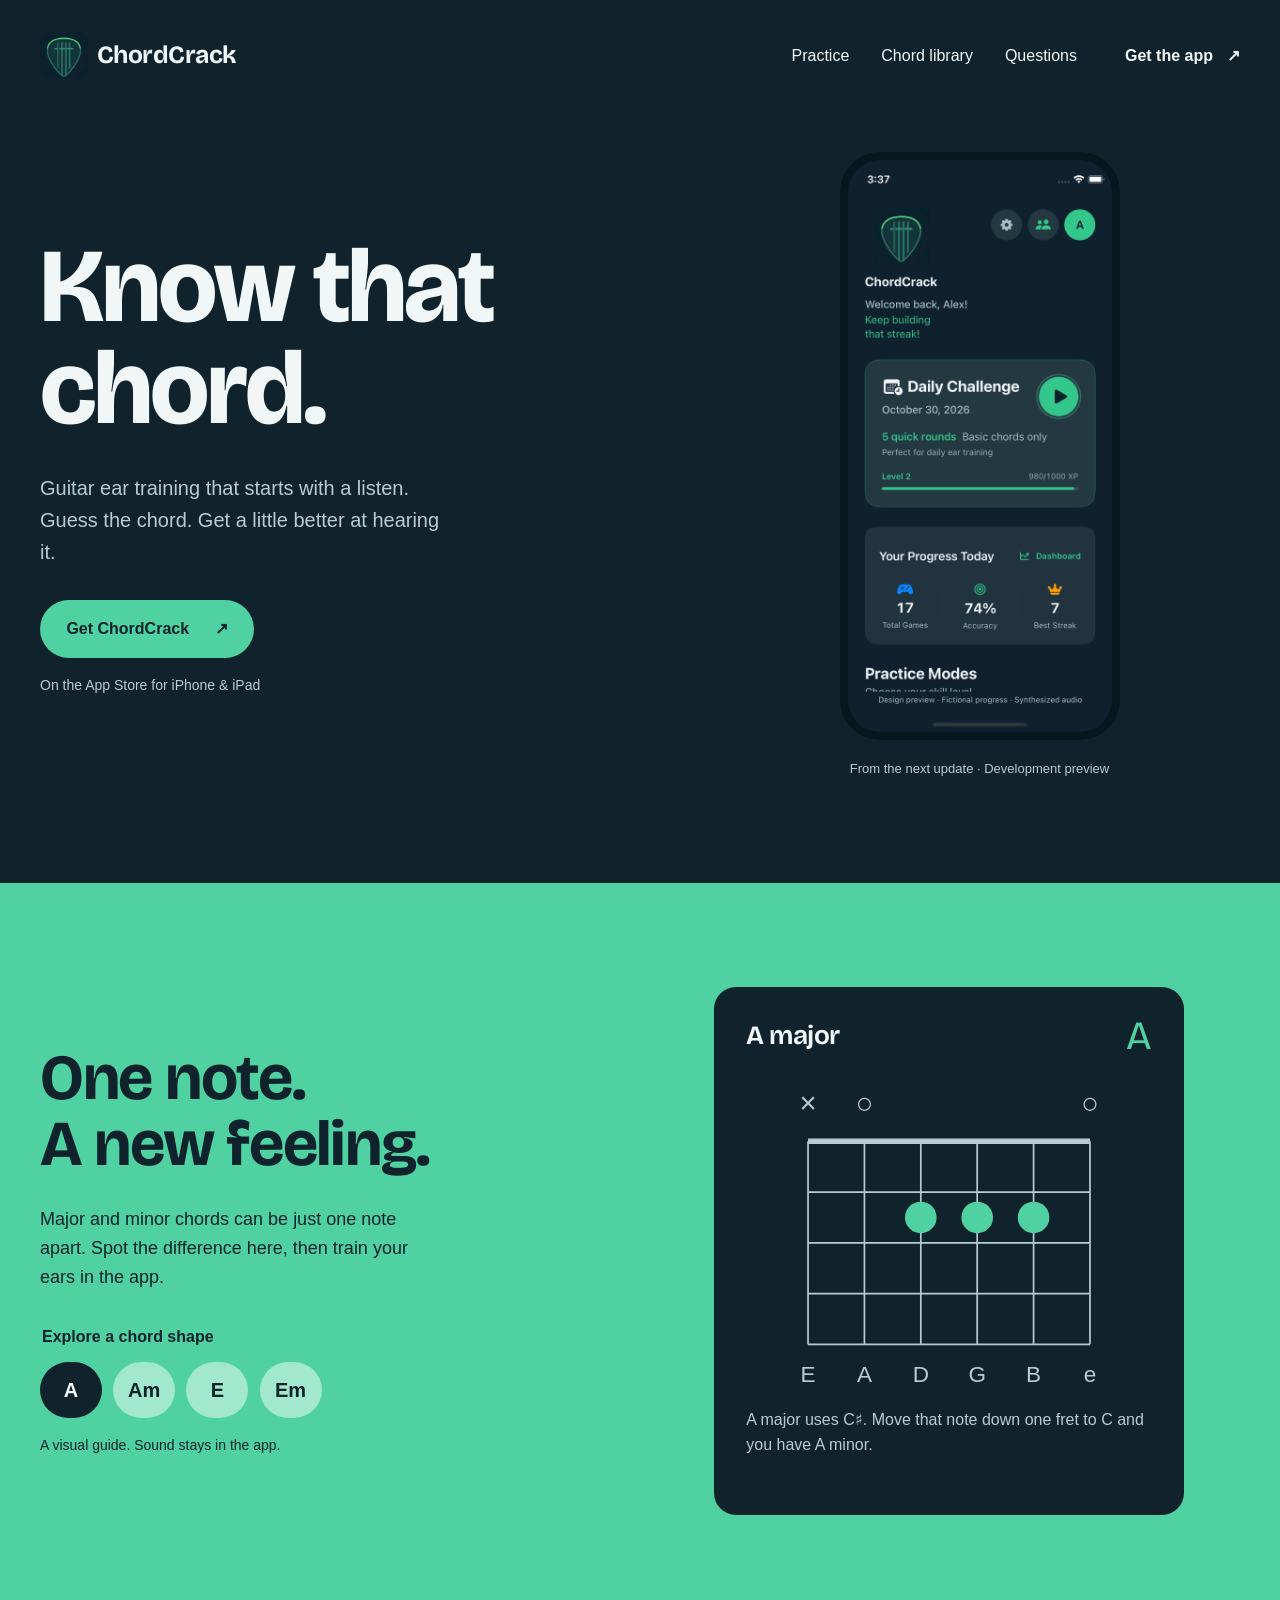
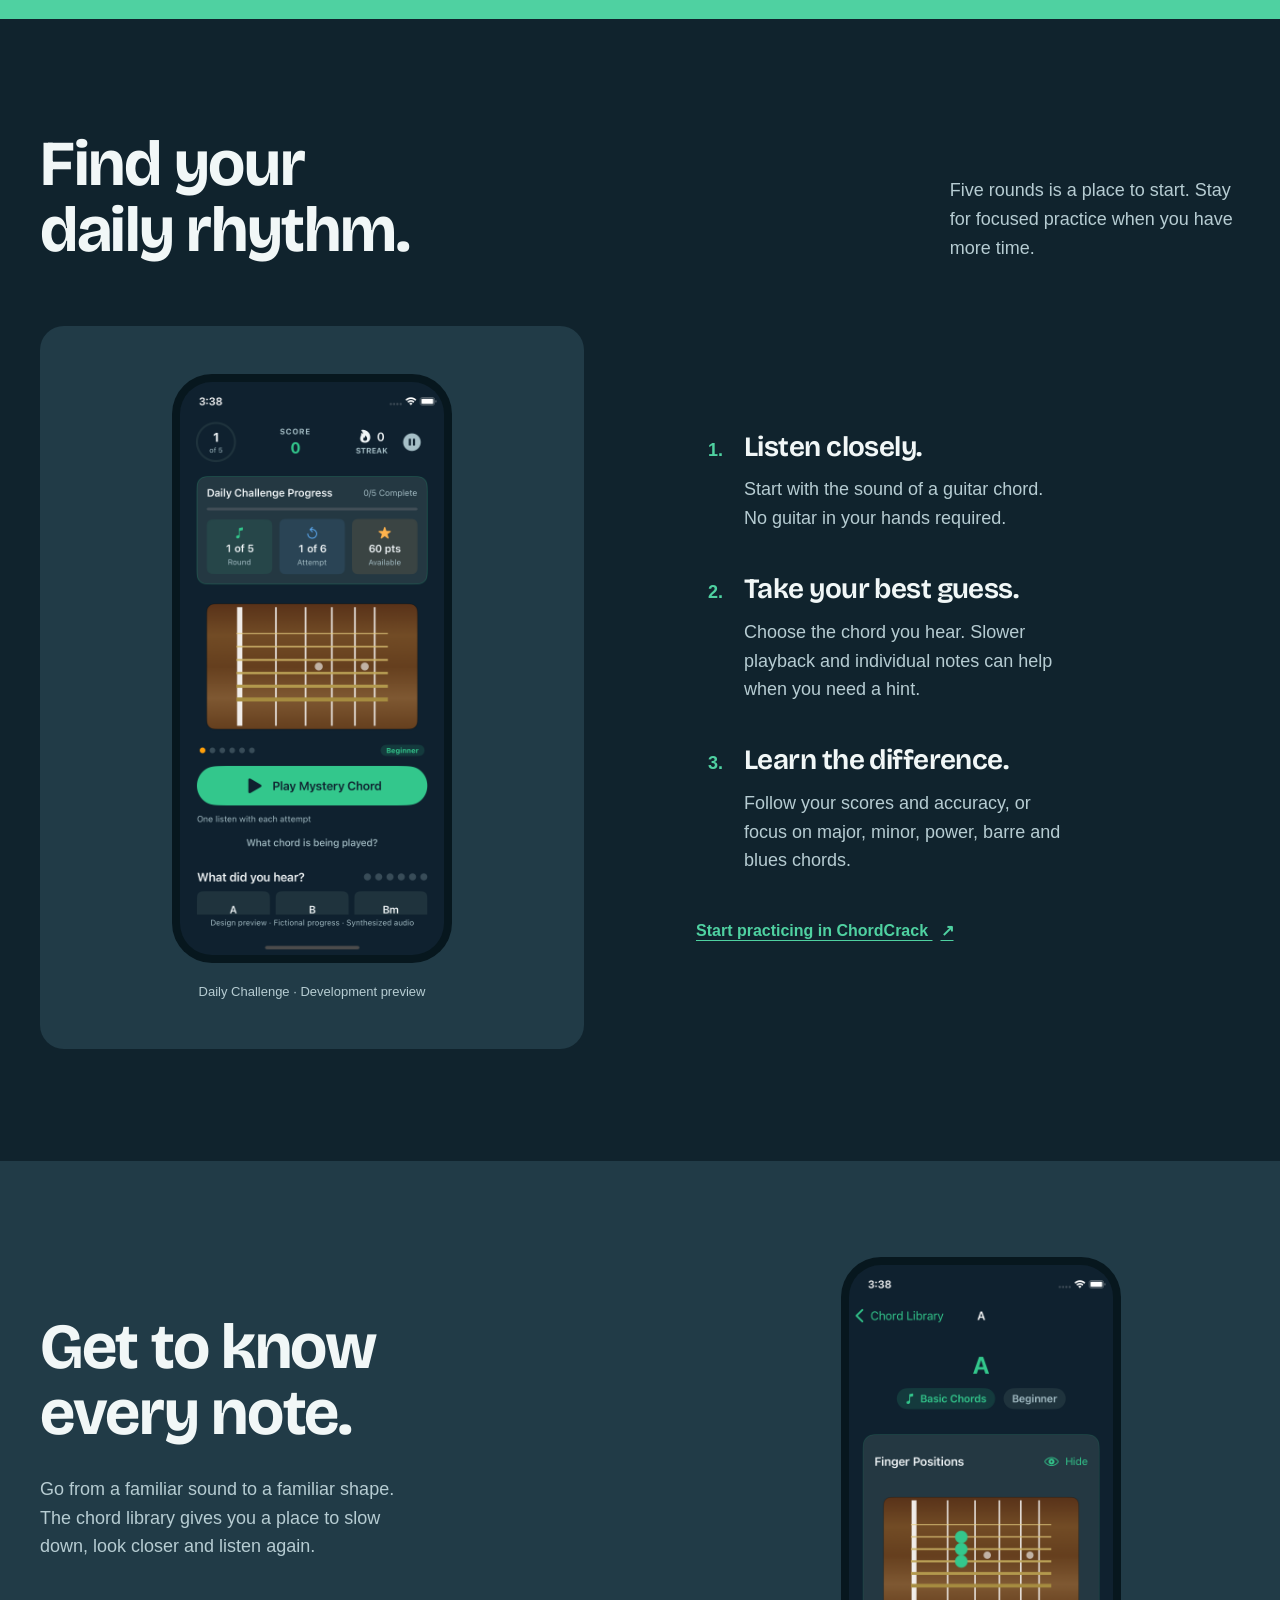
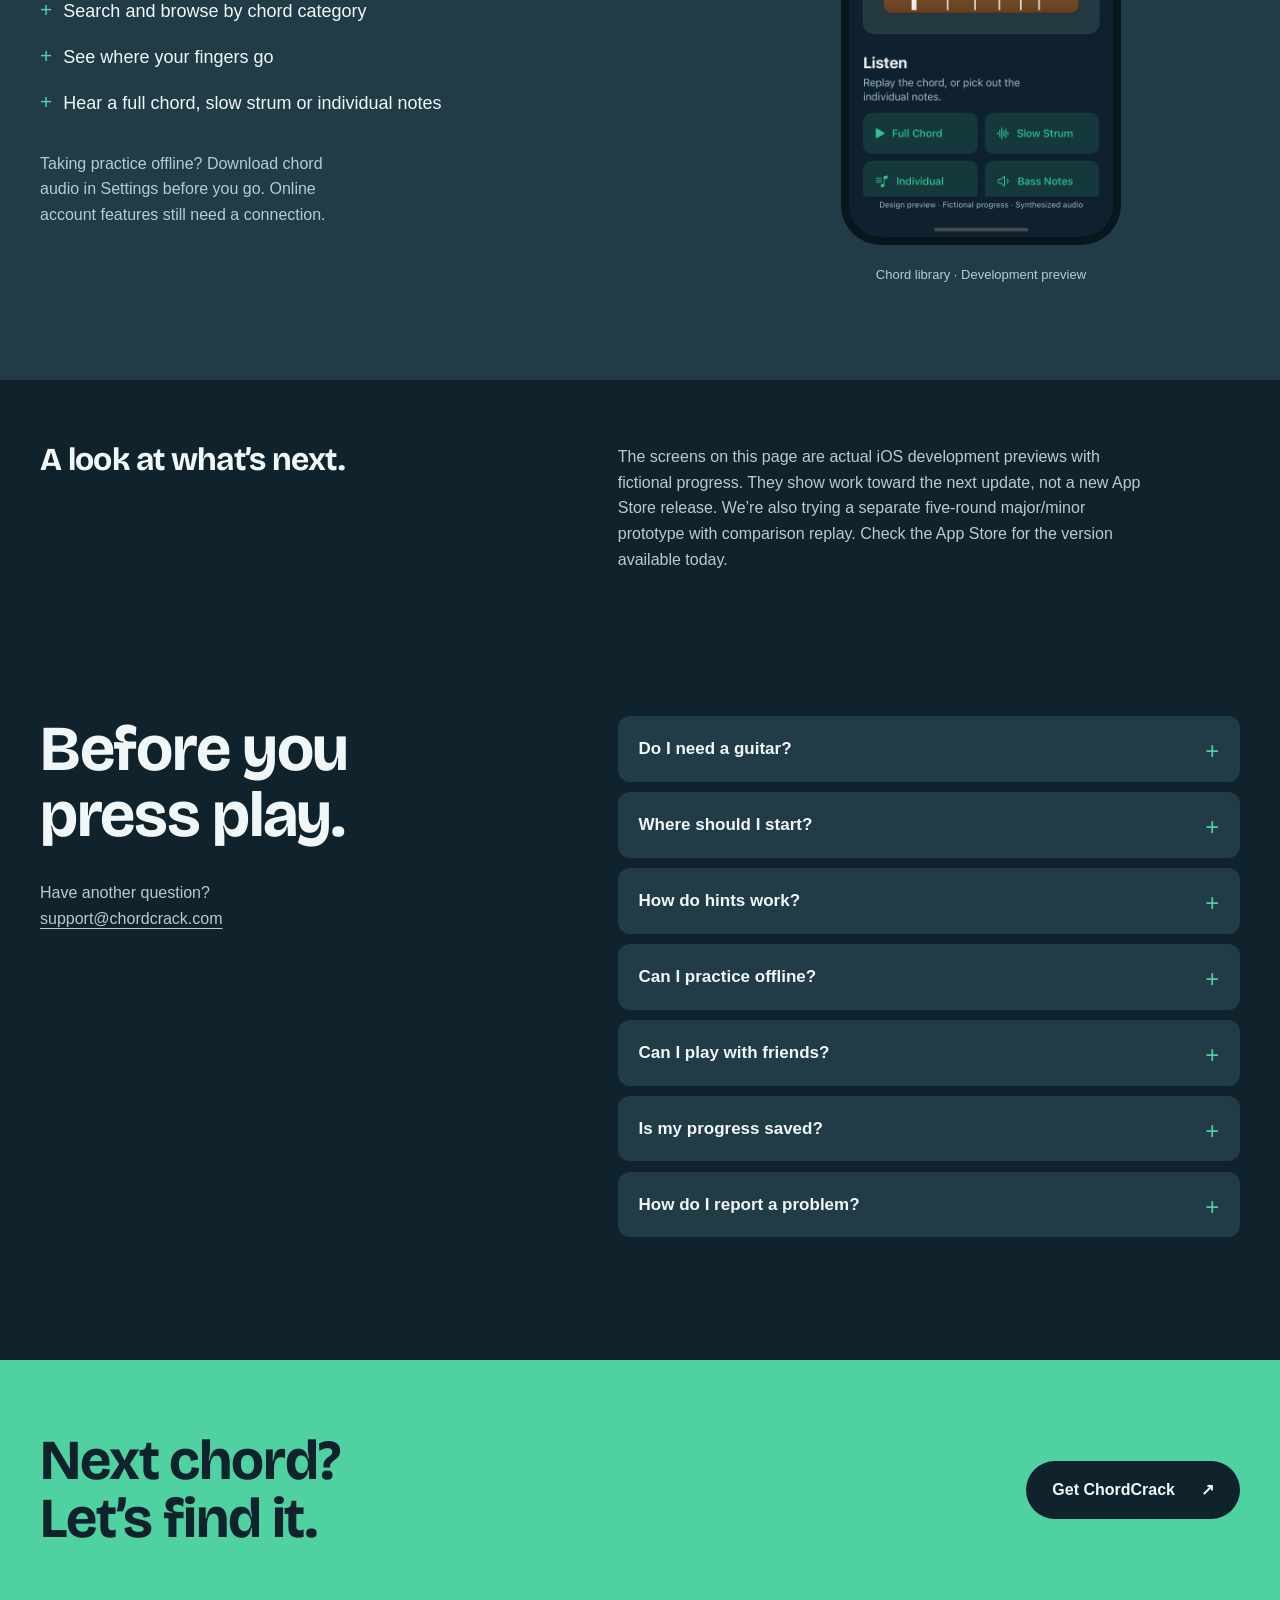
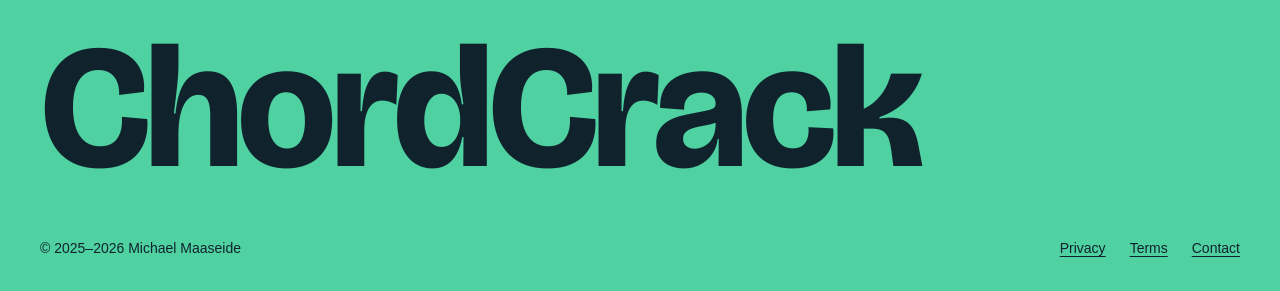
==== commit 4014c76d: "Revamp website around chord practice and a silent explorer" ====
--- a/index.html
+++ b/index.html
@@ -1,22 +1,15 @@
-<!DOCTYPE html>
+<!doctype html>
 <html lang="en">
 <head>
-    <!-- Favicon types -->
-    <link rel="icon" type="image/x-icon" href="/favicon.ico">
-    
-    <meta charset="UTF-8">
-    <meta name="viewport" content="width=device-width, initial-scale=1.0">
-    <title>ChordCrack — Guitar Ear Training</title>
-    <meta name="description" content="Train your ear with five-round daily challenges, focused guitar chord practice and a searchable chord library. Available for iPhone and iPad.">
-    
-    <script>
-        const APP_STORE_LINK = "https://apps.apple.com/us/app/chordcrack/id6752358083";
-        const APP_STORE_ID = "6752358083"; 
-    </script>
-    
-    <!-- Smart App Banner for iOS Safari -->
-    <meta name="apple-itunes-app" content="app-id=6752358083">
-    
+  <meta charset="utf-8">
+  <meta name="viewport" content="width=device-width, initial-scale=1">
+  <title>ChordCrack — Know that chord.</title>
+  <meta name="description" content="Guitar ear training for iPhone and iPad. Listen, guess and learn with five-round daily challenges, focused practice and a chord reference library.">
+  <meta name="apple-itunes-app" content="app-id=6752358083">
+  <meta name="theme-color" content="#10232d">
+  <link rel="icon" href="favicon.ico">
+  <link rel="stylesheet" href="styles.css">
+  <link rel="preload" href="fonts/BricolageGrotesque.ttf" as="font" type="font/ttf" crossorigin>
     <!-- Keep existing site analytics off local and review hosts. -->
     <script>
       if (['www.chordcrack.com', 'chordcrack.com'].includes(window.location.hostname)) {
@@ -31,761 +24,93 @@
       }
     </script>
 
-    <style>
-
-        * {
-            margin: 0;
-            padding: 0;
-            box-sizing: border-box;
-        }
-        
-        body {
-            font-family: -apple-system, BlinkMacSystemFont, 'Segoe UI', Roboto, sans-serif;
-            line-height: 1.6;
-            color: #333;
-            background: #1a2f3a;
-        }
-        
-        /* Header & Navigation */
-        header {
-            background: linear-gradient(135deg, #1a2f3a 0%, #2a4754 100%);
-            color: white;
-            position: fixed;
-            width: 100%;
-            top: 0;
-            z-index: 1000;
-            box-shadow: 0 2px 10px rgba(0,0,0,0.3);
-        }
-        
-        nav {
-            max-width: 1200px;
-            margin: 0 auto;
-            padding: 20px;
-            display: flex;
-            justify-content: space-between;
-            align-items: center;
-        }
-        
-        .logo {
-            font-size: 1.8rem;
-            font-weight: bold;
-            display: flex;
-            align-items: center;
-            gap: 10px;
-        }
-        
-        .logo img {
-            height: 32px;
-            width: auto;
-        }
-        
-        .nav-links {
-            display: flex;
-            gap: 30px;
-            list-style: none;
-        }
-        
-        .nav-links a {
-            color: white;
-            text-decoration: none;
-            transition: opacity 0.3s;
-        }
-        
-        .nav-links a:hover {
-            opacity: 0.8;
-        }
-        
-        /* Mobile Menu */
-        .mobile-menu {
-            display: none;
-            cursor: pointer;
-        }
-        
-        /* Hero Section */
-        .hero {
-            background: linear-gradient(135deg, #1a2f3a 0%, #2a4754 100%);
-            color: white;
-            padding: 150px 20px 80px;
-            text-align: center;
-        }
-        
-        .hero h1 {
-            font-size: 3rem;
-            margin-bottom: 20px;
-            animation: fadeInUp 0.8s ease;
-        }
-        
-        .hero p {
-            font-size: 1.3rem;
-            margin-bottom: 40px;
-            opacity: 0.95;
-            animation: fadeInUp 0.8s ease 0.2s both;
-        }
-        
-        .app-badges {
-            display: flex;
-            gap: 20px;
-            justify-content: center;
-            flex-wrap: wrap;
-            animation: fadeInUp 0.8s ease 0.4s both;
-        }
-        
-        .app-badge {
-            display: inline-block;
-            transition: transform 0.3s;
-        }
-        
-        .app-badge:hover {
-            transform: scale(1.05);
-        }
-        
-        .app-badge img {
-            height: 60px;
-        }
-        
-        .version-badge {
-            display: inline-block;
-            background: rgba(79, 209, 161, 0.2);
-            border: 1px solid #4fd1a1;
-            color: #4fd1a1;
-            padding: 6px 18px;
-            border-radius: 20px;
-            font-size: 0.9rem;
-            font-weight: 600;
-            letter-spacing: 0.5px;
-            margin-bottom: 20px;
-            opacity: 1;
-            animation: fadeInUp 0.8s ease;
-        }
-
-        /* What's New Section */
-        .whats-new {
-            max-width: 1200px;
-            margin: 80px auto;
-            padding: 0 20px;
-        }
-
-        .whats-new h2 {
-            text-align: center;
-            font-size: 2.5rem;
-            color: #4fd1a1;
-            margin-bottom: 20px;
-        }
-
-        .whats-new > p {
-            text-align: center;
-            color: #b8d4de;
-            font-size: 1.1rem;
-            margin-bottom: 50px;
-        }
-
-        .whats-new-grid {
-            display: grid;
-            grid-template-columns: repeat(auto-fit, minmax(340px, 1fr));
-            gap: 30px;
-        }
-
-        .new-feature {
-            background: rgba(42, 71, 84, 0.6);
-            padding: 28px;
-            border-radius: 15px;
-            border: 1px solid rgba(79, 209, 161, 0.2);
-            transition: transform 0.3s, box-shadow 0.3s;
-        }
-
-        .new-feature:hover {
-            transform: translateY(-5px);
-            box-shadow: 0 10px 30px rgba(79, 209, 161, 0.2);
-            border-color: rgba(79, 209, 161, 0.4);
-        }
-
-        .new-feature h3 {
-            color: #4fd1a1;
-            margin-bottom: 10px;
-            font-size: 1.15rem;
-        }
-
-        .new-feature p {
-            color: #b8d4de;
-            font-size: 0.95rem;
-            line-height: 1.6;
-        }
-
-        /* Features Section */
-        .features {
-            max-width: 1200px;
-            margin: 80px auto;
-            padding: 0 20px;
-        }
-        
-        .features h2 {
-            text-align: center;
-            font-size: 2.5rem;
-            color: #4fd1a1;
-            margin-bottom: 60px;
-        }
-        
-        .feature-grid {
-            display: grid;
-            grid-template-columns: repeat(auto-fit, minmax(300px, 1fr));
-            gap: 40px;
-        }
-        
-        .feature-card {
-            background: rgba(42, 71, 84, 0.6);
-            padding: 30px;
-            border-radius: 15px;
-            box-shadow: 0 5px 20px rgba(0,0,0,0.2);
-            transition: transform 0.3s, box-shadow 0.3s;
-            border: 1px solid rgba(79, 209, 161, 0.2);
-        }
-        
-        .feature-card:hover {
-            transform: translateY(-5px);
-            box-shadow: 0 10px 30px rgba(79, 209, 161, 0.2);
-            border-color: rgba(79, 209, 161, 0.4);
-        }
-        
-        .feature-icon {
-            font-size: 2.5rem;
-            margin-bottom: 15px;
-            color: #4fd1a1;
-        }
-        
-        .feature-card h3 {
-            color: #4fd1a1;
-            margin-bottom: 10px;
-        }
-        
-        .feature-card p {
-            color: #b8d4de;
-        }
-        
-        /* Support Section */
-        .support {
-            background: rgba(26, 47, 58, 0.95);
-            padding: 80px 20px;
-        }
-        
-        .support-container {
-            max-width: 1200px;
-            margin: 0 auto;
-        }
-        
-        .support h2 {
-            text-align: center;
-            font-size: 2.5rem;
-            color: #4fd1a1;
-            margin-bottom: 60px;
-        }
-        
-        .faq {
-            max-width: 800px;
-            margin: 0 auto;
-        }
-        
-        .faq-item {
-            background: rgba(42, 71, 84, 0.6);
-            margin-bottom: 20px;
-            border-radius: 10px;
-            overflow: hidden;
-            border: 1px solid rgba(79, 209, 161, 0.2);
-        }
-        
-        .faq-question {
-            padding: 20px;
-            cursor: pointer;
-            display: flex;
-            justify-content: space-between;
-            align-items: center;
-            font-weight: 600;
-            color: #4fd1a1;
-            transition: background 0.3s;
-        }
-        
-        .faq-question:hover {
-            background: rgba(79, 209, 161, 0.1);
-        }
-        
-        .faq-answer {
-            padding: 0 20px;
-            overflow: hidden;
-            transition: max-height 0.3s ease, padding 0.3s ease;
-            color: #b8d4de;
-        }
-        
-        .faq-item[open] .faq-answer {
-            padding: 0 20px 20px;
-        }
-        
-        .faq-arrow {
-            transition: transform 0.3s;
-        }
-        
-        .faq-item[open] .faq-arrow {
-            transform: rotate(180deg);
-        }
-        
-        /* Contact Section */
-        .contact {
-            background: linear-gradient(135deg, #2a4754 0%, #4fd1a1 100%);
-            color: white;
-            padding: 60px 20px;
-            text-align: center;
-        }
-        
-        .contact h2 {
-            font-size: 2rem;
-            margin-bottom: 20px;
-        }
-        
-        .contact-methods {
-            display: flex;
-            gap: 40px;
-            justify-content: center;
-            flex-wrap: wrap;
-            margin-top: 30px;
-        }
-        
-        .contact-method {
-            display: flex;
-            align-items: center;
-            gap: 10px;
-            font-size: 1.1rem;
-        }
-        
-        .contact-method a {
-            color: white;
-            text-decoration: none;
-        }
-        
-        .contact-method a:hover {
-            text-decoration: underline;
-        }
-        
-        /* Legal Links */
-        .legal {
-            background: rgba(26, 47, 58, 0.95);
-            padding: 40px 20px;
-        }
-        
-        .legal-container {
-            max-width: 1200px;
-            margin: 0 auto;
-            text-align: center;
-        }
-        
-        .legal-links {
-            display: flex;
-            gap: 30px;
-            justify-content: center;
-            flex-wrap: wrap;
-            margin-bottom: 20px;
-        }
-        
-        .legal-links a {
-            color: #4fd1a1;
-            text-decoration: none;
-            font-weight: 500;
-        }
-        
-        .legal-links a:hover {
-            text-decoration: underline;
-        }
-        
-        .legal p {
-            color: #b8d4de;
-        }
-        
-        /* Footer */
-        footer {
-            background: #1a2f3a;
-            color: white;
-            text-align: center;
-            padding: 30px 20px;
-        }
-        
-        /* Animations */
-        @keyframes fadeInUp {
-            from {
-                opacity: 0;
-                transform: translateY(30px);
-            }
-            to {
-                opacity: 1;
-                transform: translateY(0);
-            }
-        }
-        
-        /* Responsive */
-        @media (max-width: 768px) {
-            .nav-links {
-                display: none;
-            }
-            
-            .mobile-menu {
-                display: block;
-            }
-            
-            .hero h1 {
-                font-size: 2rem;
-            }
-            
-            .hero p {
-                font-size: 1.1rem;
-            }
-            
-            .features h2, .support h2, .whats-new h2 {
-                font-size: 2rem;
-            }
-
-            .whats-new-grid {
-                grid-template-columns: 1fr;
-            }
-            
-            .contact-methods {
-                flex-direction: column;
-                align-items: center;
-                gap: 20px;
-            }
-        }
-
-        /* Small accessibility and preview additions; original navy/green identity retained. */
-        body { overflow-wrap: anywhere; }
-        :focus-visible { outline: 3px solid #f1be65; outline-offset: 5px; }
-        section { scroll-margin-top: calc(6rem + 50px); }
-        nav { flex-wrap: wrap; gap: 12px; }
-        .logo { font-size: clamp(1.2rem, 3.5vw, 1.8rem); }
-        .skip-link { position: fixed; top: -100px; left: 16px; z-index: 1100; background: #4fd1a1; color: #10232d; padding: 12px 18px; }
-        .skip-link:focus { top: 12px; }
-        .nav-links { gap: 22px; }
-        .nav-links a { display: inline-flex; align-items: center; min-height: 44px; }
-        .mobile-menu { position: relative; color: white; }
-        .mobile-menu summary { min-height: 44px; padding: 10px; cursor: pointer; }
-        .mobile-menu ul { position: absolute; right: 0; width: min(240px, 80vw); padding: 12px; background: #1a2f3a; border: 1px solid #4fd1a1; border-radius: 12px; list-style: none; }
-        .mobile-menu a { display: block; color: white; padding: 10px 14px; min-height: 44px; }
-        .faq-question { gap: 16px; list-style: none; }
-        .faq-question:focus-visible { outline-offset: -4px; border-radius: 10px; }
-        .faq-question::-webkit-details-marker { display: none; }
-        .faq-arrow { flex: 0 0 auto; }
-        .faq-answer { overflow: visible; }
-        .contact { background: #2a4754; }
-        .contact-method { max-width: 100%; flex-wrap: wrap; justify-content: center; }
-        .contact-method a, .contact-method span { min-width: 0; max-width: 100%; overflow-wrap: anywhere; }
-        .app-preview { max-width: 1100px; margin: 90px auto; padding: 0 24px; text-align: center; color: #b8d4de; }
-        .app-preview h2 { color: #4fd1a1; font-size: clamp(1.8rem, 4vw, 2.5rem); line-height: 1.2; margin: 0 auto 20px; }
-        .preview-intro { max-width: 650px; margin: 0 auto 14px; font-size: 1.15rem; }
-        .preview-note { max-width: 720px; margin: 0 auto 28px; }
-        .preview-grid { display: grid; grid-template-columns: repeat(3, minmax(0, 1fr)); gap: 36px; margin: 40px auto; }
-        .preview-grid img { display: block; width: 100%; height: auto; border: 1px solid #45626c; border-radius: 24px; background: #10232d; }
-        .preview-grid figcaption { margin-top: 18px; color: #eaf4f5; font-weight: 600; }
-        .feature-grid { grid-template-columns: repeat(auto-fit, minmax(min(100%, 300px), 1fr)); }
-        .whats-new-grid { grid-template-columns: repeat(auto-fit, minmax(min(100%, 340px), 1fr)); }
-        @media (max-width: 960px) {
-            .nav-links { display: none; }
-            .mobile-menu { display: block; }
-        }
-        @media (max-width: 600px) {
-            .preview-grid { grid-template-columns: 1fr; max-width: 300px; gap: 36px; }
-            .hero { padding-top: 130px; }
-
-            .new-feature, .feature-card { padding: 24px; }
-        }
-        @media (prefers-reduced-motion: reduce) {
-            *, *::before, *::after { animation: none !important; transition: none !important; scroll-behavior: auto !important; }
-        }
-    </style>
+  <script src="site.js" defer></script>
 </head>
 <body>
-    <a class="skip-link" href="#home">Skip to content</a>
-    <!-- Header -->
-    <header>
-        <nav aria-label="Main navigation">
-            <div class="logo">
-                <img src="logo.png" alt="ChordCrack Logo">
-                ChordCrack
-            </div>
-            <ul class="nav-links">
-                <li><a href="#home">Home</a></li>
-                <li><a href="#whats-new">Practice</a></li>
-                <li><a href="#features">Features</a></li>
-                <li><a href="#support">Support</a></li>
-                <li><a href="#contact">Contact</a></li>
-                <li><a href="privacy.html">Privacy</a></li>
-                <li><a href="terms.html">Terms</a></li>
-            </ul>
-            <details class="mobile-menu"><summary>Menu</summary><ul>
-                <li><a href="#home">Home</a></li>
-                <li><a href="#whats-new">Practice</a></li>
-                <li><a href="#features">Features</a></li>
-                <li><a href="#support">Support</a></li>
-                <li><a href="#contact">Contact</a></li>
-                <li><a href="privacy.html">Privacy</a></li>
-                <li><a href="terms.html">Terms</a></li>
-            </ul></details>
-        </nav>
-    </header>
-
-    <!-- Hero Section -->
-    <section id="home" class="hero">
-        <p class="version-badge">Guitar ear training · iPhone &amp; iPad</p>
-        <h1>Master Guitar Chords by Ear</h1>
-        <p>Train your musical ear through fun, gamified challenges.<br>No guitar required – just your ears and dedication!</p>
-        <div class="app-badges">
-            <a href="https://apps.apple.com/us/app/chordcrack/id6752358083" class="app-badge" target="_blank" rel="noopener">
-                <img src="https://developer.apple.com/app-store/marketing/guidelines/images/badge-download-on-the-app-store.svg" alt="Download on the App Store">
-            </a>
-        </div>
+  <a class="skip-link" href="#home">Skip to content</a>
+  <header class="site-header wrap">
+    <a class="brand" href="#home" aria-label="ChordCrack home"><img src="logo.png" width="48" height="48" alt=""><span>ChordCrack</span></a>
+    <nav class="desktop-nav" aria-label="Main navigation"><a href="#practice">Practice</a><a href="#library">Chord library</a><a href="#support">Questions</a></nav>
+    <a class="header-download" href="https://apps.apple.com/us/app/chordcrack/id6752358083">Get the app <span aria-hidden="true">↗</span></a>
+    <details class="mobile-menu"><summary>Menu</summary><nav aria-label="Mobile navigation"><a href="#practice">Practice</a><a href="#library">Chord library</a><a href="#support">Questions</a><a href="https://apps.apple.com/us/app/chordcrack/id6752358083">Get the app</a></nav></details>
+  </header>
+  <main id="home" tabindex="-1">
+    <section class="hero wrap" aria-labelledby="hero-title">
+      <div class="hero-copy">
+        <h1 id="hero-title">Know that<br>chord.</h1>
+        <p>Guitar ear training that starts with a listen.<br class="wide-only"> Guess the chord. Get a little better at hearing it.</p>
+        <a class="button" href="https://apps.apple.com/us/app/chordcrack/id6752358083">Get ChordCrack <span aria-hidden="true">↗</span></a>
+        <p class="availability">On the App Store for iPhone &amp; iPad</p>
+      </div>
+      <figure class="hero-product">
+        <div class="phone"><img src="images/preview-home.png" width="1124" height="2436" fetchpriority="high" alt="ChordCrack development Home: five-round Daily Challenge and fictional practice progress."></div>
+        <figcaption>From the next update · Development preview</figcaption>
+      </figure>
     </section>
 
-    <!-- What's New Section -->
-    <section id="whats-new" class="whats-new">
-        <h2>Find your way to practice</h2>
-        <p>A daily challenge when you have a few minutes. Focused practice when you want to stay a little longer.</p>
-        <div class="whats-new-grid">
-            <div class="new-feature">
-                <h3>📚 Chord Reference Library</h3>
-                <p>Browse chords by category, look up finger positions and listen to the full chord, a slow strum or individual notes. A reference you can return to between rounds.</p>
-            </div>
-            <div class="new-feature">
-                <h3>📶 Offline Mode</h3>
-                <p>Download chord audio in Settings before you go offline. Cached audio supports practice without a connection; sign-in, friends, leaderboards and cloud updates still need internet access.</p>
-            </div>
-            <div class="new-feature">
-                <h3>🎸 Listen, guess, learn</h3>
-                <p>Listen closely, choose the chord you hear and use hints when you need a hand. Scores and round progress keep you oriented as you practice.</p>
-            </div>
-            <div class="new-feature">
-                <h3>⏸️ Consistent Pause Menu</h3>
-                <p>Pause the Daily Challenge or a practice session to resume, restart or quit when you need a break.</p>
-            </div>
-            <div class="new-feature">
-                <h3>🧠 Smart Coaching for New Users</h3>
-                <p>First-session tips introduce listening, chord choices, hints and scoring as you play. Revisit the tutorial from Settings whenever you need a refresher.</p>
-            </div>
-            <div class="new-feature">
-                <h3>⚙️ Dedicated Settings Screen</h3>
-                <p>Use the home-screen gear to manage sound, Analytics, privacy choices and downloaded audio, or revisit the tutorial.</p>
-            </div>
+    <section class="chord-section" id="explore" aria-labelledby="explore-title">
+      <div class="wrap chord-layout">
+        <div class="chord-copy">
+          <h2 id="explore-title">One note.<br>A new feeling.</h2>
+          <p>Major and minor chords can be just one note apart. Spot the difference here, then train your ears in the app.</p>
+          <fieldset class="chord-choices"><legend>Explore a chord shape</legend>
+            <label><input type="radio" name="chord" value="A" checked><span>A</span></label>
+            <label><input type="radio" name="chord" value="Am"><span>Am</span></label>
+            <label><input type="radio" name="chord" value="E"><span>E</span></label>
+            <label><input type="radio" name="chord" value="Em"><span>Em</span></label>
+          </fieldset>
+          <p class="explorer-note">A visual guide. Sound stays in the app.</p>
+          <noscript><p>The A major shape is shown. Enable JavaScript to compare the other shapes.</p></noscript>
         </div>
+        <div class="chord-visual" data-ui>
+          <div class="diagram-top"><h3 id="chord-name">A major</h3><span id="chord-symbol" aria-hidden="true">A</span></div>
+          <svg class="chord-diagram" viewBox="0 0 360 290" role="img" aria-labelledby="diagram-title diagram-desc">
+            <title id="diagram-title">A major chord diagram</title><desc id="diagram-desc">From low E to high E: mute, open, fret 2, fret 2, fret 2, open.</desc>
+            <g class="frets"><path d="M55 65H305 M55 110H305 M55 155H305 M55 200H305 M55 245H305"/><path class="nut" d="M55 65H305"/></g>
+            <g class="strings"><path d="M55 65V245 M105 65V245 M155 65V245 M205 65V245 M255 65V245 M305 65V245"/></g>
+            <g class="open-notes" aria-hidden="true"><text x="55" y="40" id="string-0">×</text><text x="105" y="40" id="string-1">○</text><text x="155" y="40" id="string-2"></text><text x="205" y="40" id="string-3"></text><text x="255" y="40" id="string-4"></text><text x="305" y="40" id="string-5">○</text></g>
+            <g class="finger-dots"><circle id="dot-0" cx="55" cy="87.5" r="14" opacity="0"/><circle id="dot-1" cx="105" cy="87.5" r="14" opacity="0"/><circle id="dot-2" cx="155" cy="132.5" r="14"/><circle id="dot-3" cx="205" cy="132.5" r="14"/><circle id="dot-4" cx="255" cy="132.5" r="14"/><circle id="dot-5" cx="305" cy="87.5" r="14" opacity="0"/></g>
+            <g class="string-labels" aria-hidden="true"><text x="55" y="278">E</text><text x="105" y="278">A</text><text x="155" y="278">D</text><text x="205" y="278">G</text><text x="255" y="278">B</text><text x="305" y="278">e</text></g>
+          </svg>
+          <p id="chord-description" class="chord-description" aria-live="polite" aria-atomic="true">A major uses C♯. Move that note down one fret to C and you have A minor.</p>
+        </div>
+      </div>
     </section>
 
-    <!-- Features Section -->
-    <section id="features" class="features">
-        <h2>Why ChordCrack?</h2>
-        <div class="feature-grid">
-            <div class="feature-card">
-                <div class="feature-icon">🎯</div>
-                <h3>Daily Challenges</h3>
-                <p>Start each day with 5 quick rounds to build consistency and maintain your streak. Perfect for busy schedules!</p>
-            </div>
-            <div class="feature-card">
-                <div class="feature-icon">📈</div>
-                <h3>Progressive Difficulty</h3>
-                <p>Start with major and minor chords, then explore focused power, barre, blues and mixed practice.</p>
-            </div>
-            <div class="feature-card">
-                <div class="feature-icon">💡</div>
-                <h3>Smart Hint System</h3>
-                <p>Never get stuck! Get progressive hints from slower playback to individual string sounds and finger position reveals.</p>
-            </div>
-            <div class="feature-card">
-                <div class="feature-icon">🏆</div>
-                <h3>Achievements & Stats</h3>
-                <p>Track your accuracy, unlock achievements, and monitor your progress with detailed performance metrics.</p>
-            </div>
-            <div class="feature-card">
-                <div class="feature-icon">👥</div>
-                <h3>Social Features</h3>
-                <p>Add friends by username, compare shared stats and choose whether to appear on the leaderboard. Practice is individual; there are no live head-to-head matches.</p>
-            </div>
-            <div class="feature-card">
-                <div class="feature-icon">☁️</div>
-                <h3>Your practice history</h3>
-                <p>Review saved scores and accuracy over time. Account features use an internet connection; keep practicing with downloaded audio when you are offline.</p>
-            </div>
+    <section class="practice-section wrap" id="practice" aria-labelledby="practice-title">
+      <div class="practice-intro"><h2 id="practice-title">Find your<br>daily rhythm.</h2><p>Five rounds is a place to start. Stay for focused practice when you have more time.</p></div>
+      <div class="practice-layout">
+        <figure class="practice-product"><div class="phone"><img src="images/preview-daily.png" width="1124" height="2436" loading="lazy" decoding="async" alt="Daily Challenge development screen with a Listen control, answer choices, score and round progress."></div><figcaption>Daily Challenge · Development preview</figcaption></figure>
+        <div class="practice-details">
+          <ol class="practice-steps"><li><h3>Listen closely.</h3><p>Start with the sound of a guitar chord. No guitar in your hands required.</p></li><li><h3>Take your best guess.</h3><p>Choose the chord you hear. Slower playback and individual notes can help when you need a hint.</p></li><li><h3>Learn the difference.</h3><p>Follow your scores and accuracy, or focus on major, minor, power, barre and blues chords.</p></li></ol>
+          <a class="text-link" href="https://apps.apple.com/us/app/chordcrack/id6752358083">Start practicing in ChordCrack <span aria-hidden="true">↗</span></a>
         </div>
+      </div>
     </section>
 
-    <section id="preview" class="app-preview" aria-labelledby="preview-heading">
-        <p class="version-badge">In development</p>
-        <h2 id="preview-heading">The same ChordCrack, a little smoother.</h2>
-        <p class="preview-intro">A look at the next update: clearer practice controls, useful listening options and the familiar green pick.</p>
-        <p class="preview-note">Actual iOS Simulator screens from our development build, with fictional progress. These changes are not an App Store release announcement.</p>
-        <div class="preview-grid">
-            <figure><img src="images/preview-home.png" width="1124" height="2436" loading="lazy" decoding="async" alt="Development preview: navy and green Home with a five-round Daily Challenge and fictional practice progress."><figcaption>A familiar place to start</figcaption></figure>
-            <figure><img src="images/preview-daily.png" width="1124" height="2436" loading="lazy" decoding="async" alt="Development preview: Daily Challenge with labeled score, streak, round progress and points available."><figcaption>Know where you are in a round</figcaption></figure>
-            <figure><img src="images/preview-chord.png" width="1124" height="2436" loading="lazy" decoding="async" alt="Development preview: A major chord finger diagram with full-chord, slow-strum and individual-note listening controls."><figcaption>Hear the details of a chord</figcaption></figure>
-        </div>
-        <p class="preview-note">We are also trying a separate five-round major/minor exercise with answer feedback and comparison replay. It is a prototype, not a released practice mode.</p>
+    <section class="library-section" id="library" aria-labelledby="library-title">
+      <div class="wrap library-layout">
+        <div class="library-copy"><h2 id="library-title">Get to know<br>every note.</h2><p>Go from a familiar sound to a familiar shape. The chord library gives you a place to slow down, look closer and listen again.</p><ul class="library-list"><li>Search and browse by chord category</li><li>See where your fingers go</li><li>Hear a full chord, slow strum or individual notes</li></ul><p class="offline-note">Taking practice offline? Download chord audio in Settings before you go. Online account features still need a connection.</p></div>
+        <figure class="library-product"><div class="phone"><img src="images/preview-chord.png" width="1124" height="2436" loading="lazy" decoding="async" alt="Development chord library showing the A major finger positions and reference listening controls."></div><figcaption>Chord library · Development preview</figcaption></figure>
+      </div>
     </section>
 
-    <!-- Support Section -->
-    <section id="support" class="support">
-        <div class="support-container">
-            <h2>Frequently Asked Questions</h2>
-            <div class="faq">
-                <details class="faq-item">
-                    <summary class="faq-question">
-                        <span>How does ChordCrack work?</span>
-                        <span class="faq-arrow" aria-hidden="true">▼</span>
-                    </summary>
-                    <div class="faq-answer">
-                        <p>Listen to a guitar chord, choose its name and learn from the result. Start with a five-round Daily Challenge or choose a practice mode. Slower playback, individual notes and finger-position hints can help you work it out.</p>
-                    </div>
-                </details>
-                
-                <details class="faq-item">
-                    <summary class="faq-question">
-                        <span>Do I need a guitar to use ChordCrack?</span>
-                        <span class="faq-arrow" aria-hidden="true">▼</span>
-                    </summary>
-                    <div class="faq-answer">
-                        <p>No! ChordCrack is designed for ear training, not guitar playing. All you need is your device and headphones (recommended for the best experience). The app trains your ability to recognize chords by sound alone, which will improve your overall musicianship.</p>
-                    </div>
-                </details>
-                
-                <details class="faq-item">
-                    <summary class="faq-question">
-                        <span>What skill level is ChordCrack for?</span>
-                        <span class="faq-arrow" aria-hidden="true">▼</span>
-                    </summary>
-                    <div class="faq-answer">
-                        <p>Start with basic major and minor chords if you are new to ear training. Try power, barre, blues or mixed practice when you want to focus on a different sound. Choose the practice that fits what you want to learn.</p>
-                    </div>
-                </details>
-                
-                <details class="faq-item">
-                    <summary class="faq-question">
-                        <span>How do the Daily Challenges work?</span>
-                        <span class="faq-arrow" aria-hidden="true">▼</span>
-                    </summary>
-                    <div class="faq-answer">
-                        <p>Each Daily Challenge has five rounds of basic chords. Listen, make your guess and use hints as needed. A short session makes it easier to return to ear training regularly.</p>
-                    </div>
-                </details>
-                
-                <details class="faq-item">
-                    <summary class="faq-question">
-                        <span>What are Practice Modes?</span>
-                        <span class="faq-arrow" aria-hidden="true">▼</span>
-                    </summary>
-                    <div class="faq-answer">
-                        <p>Practice Modes let you focus on specific chord types: Power Chords for rock fundamentals, Barre Chords for advanced patterns, Blues Chords for 7ths and extensions, or Mixed Practice for all chord types. Each mode tracks separate statistics so you can identify your strengths and areas for improvement. In 2.0, all practice modes now include a proper pause menu with Resume, Restart, and Quit options.</p>
-                    </div>
-                </details>
-                
-                <details class="faq-item">
-                    <summary class="faq-question">
-                        <span>What is the Chord Reference Library?</span>
-                        <span class="faq-arrow" aria-hidden="true">▼</span>
-                    </summary>
-                    <div class="faq-answer">
-                        <p>The library lets you browse and search chords by category, inspect their finger positions and listen to different parts of the sound. Use it to study a chord outside a scored session.</p>
-                    </div>
-                </details>
+    <section class="preview-note-section wrap" aria-labelledby="preview-title"><h2 id="preview-title">A look at what’s next.</h2><p>The screens on this page are actual iOS development previews with fictional progress. They show work toward the next update, not a new App Store release. We’re also trying a separate five-round major/minor prototype with comparison replay. Check the App Store for the version available today.</p></section>
 
-                <details class="faq-item">
-                    <summary class="faq-question">
-                        <span>Can I use ChordCrack offline?</span>
-                        <span class="faq-arrow" aria-hidden="true">▼</span>
-                    </summary>
-                    <div class="faq-answer">
-                        <p>Download chord audio from Settings while connected, and check that the download finishes before going offline. Cached audio can be used for practice. Account sign-in, friends, leaderboards and cloud updates require a connection.</p>
-                    </div>
-                </details>
-
-                <details class="faq-item">
-                    <summary class="faq-question">
-                        <span>How does the hint system work?</span>
-                        <span class="faq-arrow" aria-hidden="true">▼</span>
-                    </summary>
-                    <div class="faq-answer">
-                        <p>Our progressive hint system reveals information gradually: first slower playback, then individual string sounds, followed by jumbled finger positions, and finally partial chord diagrams. Each hint costs a small amount of points, encouraging you to try without help first while ensuring you're never completely stuck.</p>
-                    </div>
-                </details>
-                
-                <details class="faq-item">
-                    <summary class="faq-question">
-                        <span>Can I play with friends?</span>
-                        <span class="faq-arrow" aria-hidden="true">▼</span>
-                    </summary>
-                    <div class="faq-answer">
-                        <p>You can add friends by username, accept friend requests and compare stats that friends choose to share. Leaderboard visibility is a separate privacy choice. ChordCrack does not currently offer live multiplayer, shared lobbies or head-to-head games.</p>
-                    </div>
-                </details>
-                
-                <details class="faq-item">
-                    <summary class="faq-question">
-                        <span>Is my progress saved?</span>
-                        <span class="faq-arrow" aria-hidden="true">▼</span>
-                    </summary>
-                    <div class="faq-answer">
-                        <p>ChordCrack saves practice progress locally and uses your account for online stats. You can review scores and accuracy in the app. An internet connection is needed for online updates; a session is not a live shared game across devices.</p>
-                    </div>
-                </details>
-                
-                <details class="faq-item">
-                    <summary class="faq-question">
-                        <span>Where can I check the current app version?</span>
-                        <span class="faq-arrow" aria-hidden="true">▼</span>
-                    </summary>
-                    <div class="faq-answer">
-                        <p>The App Store listing shows the currently available version and release notes. Screens in the development preview are from a newer local build, so they may differ from the version you download.</p>
-                    </div>
-                </details>
-                
-                <details class="faq-item">
-                    <summary class="faq-question">
-                        <span>What if I need help or find a bug?</span>
-                        <span class="faq-arrow" aria-hidden="true">▼</span>
-                    </summary>
-                    <div class="faq-answer">
-                        <p>We're here to help! Email us at support@chordcrack.com with any questions, feedback, or bug reports. Include your device type and app version for technical issues. Your feedback helps us improve the next update.</p>
-                    </div>
-                </details>
-            </div>
-        </div>
+    <section class="support-section wrap" id="support" aria-labelledby="support-title">
+      <div class="support-heading"><h2 id="support-title">Before you<br>press play.</h2><p>Have another question?<br><a href="mailto:support@chordcrack.com">support@chordcrack.com</a></p></div>
+      <div class="faq">
+        <details><summary>Do I need a guitar?</summary><p>No. ChordCrack trains chord recognition by sound. Your iPhone or iPad is all you need; headphones can help you hear the details.</p></details>
+        <details><summary>Where should I start?</summary><p>Try a five-round Daily Challenge with basic chords. Choose focused practice when you want more time with major, minor, power, barre or blues chords. First-session tips explain listening, hints and scoring, and you can revisit the tutorial in Settings.</p></details>
+        <details><summary>How do hints work?</summary><p>Hints reveal more of the chord through slower playback, individual string sounds and finger positions. Hints cost points, and you can use them when you need a hand. Pause, resume, restart or quit a session from the pause menu.</p></details>
+        <details><summary>Can I practice offline?</summary><p>Download chord audio in Settings while connected and let the download finish before going offline. Cached audio supports practice. Sign-in, friends, leaderboards and cloud updates require internet access.</p></details>
+        <details><summary>Can I play with friends?</summary><p>Add friends by username and compare stats they choose to share. Leaderboard visibility is a separate privacy choice. Practice is individual: there are no live head-to-head matches or shared lobbies.</p></details>
+        <details><summary>Is my progress saved?</summary><p>Practice progress is saved locally, and account features support online stats. Review your scores and accuracy in the app. Online updates require a connection.</p></details>
+        <details><summary>How do I report a problem?</summary><p>Email <a href="mailto:support@chordcrack.com">support@chordcrack.com</a> with your device type, app version and what happened. Settings includes sound, downloaded audio and privacy controls. See our <a href="privacy.html">Privacy Policy</a> for details.</p></details>
+      </div>
     </section>
 
-    <!-- Contact Section -->
-    <section id="contact" class="contact">
-        <h2>Get in Touch</h2>
-        <p>Have questions, feedback, or need assistance? We're here to help!</p>
-        <div class="contact-methods">
-            <div class="contact-method">
-                <span>📧</span>
-                <a href="mailto:support@chordcrack.com">support@chordcrack.com</a>
-            </div>
-            <div class="contact-method">
-                <span>⏰</span>
-                <span>Feedback and bug reports welcome</span>
-            </div>
-        </div>
-    </section>
-
-    <!-- Legal Section -->
-    <section class="legal">
-        <div class="legal-container">
-            <div class="legal-links">
-                <a href="privacy.html">Privacy Policy</a>
-                <a href="terms.html">Terms of Service</a>
-            </div>
-            <p>By using ChordCrack, you agree to our Terms of Service and Privacy Policy</p>
-        </div>
-    </section>
-
-    <!-- Footer -->
-    <footer>
-        <p>&copy; 2025–2026 Michael Maaseide. All rights reserved.</p>
-        <p>Made with ❤️ for guitarists worldwide</p>
-    </footer>
-
-    <script>
-      // Close the small-screen menu after a choice; native links/disclosures still work without JS.
-      document.querySelectorAll('.mobile-menu a').forEach(link => {
-        link.addEventListener('click', () => link.closest('details').removeAttribute('open'));
-      });
-    </script>
+    <footer class="site-footer"><div class="wrap"><div class="footer-top"><h2>Next chord?<br>Let’s find it.</h2><a class="button button-dark" href="https://apps.apple.com/us/app/chordcrack/id6752358083">Get ChordCrack <span aria-hidden="true">↗</span></a></div><a class="footer-wordmark" href="#home" aria-label="ChordCrack, back to top">ChordCrack</a><div class="footer-bottom"><p>© 2025–2026 Michael Maaseide</p><nav aria-label="Legal and contact"><a href="privacy.html">Privacy</a><a href="terms.html">Terms</a><a href="mailto:support@chordcrack.com">Contact</a></nav></div></div></footer>
+  </main>
 </body>
 </html>
--- a/styles.css
+++ b/styles.css
@@ -0,0 +1,865 @@
+@font-face {
+  font-family:Bricolage;
+  src:url('fonts/BricolageGrotesque.ttf') format('truetype');
+  font-style:normal;
+  font-weight:200 800;
+  font-display:swap
+}
+:root {
+  color-scheme:dark;
+  --navy:#10232d;
+  --surface:#213b47;
+  --green:#4fd1a1;
+  --white:#f1f7f7;
+  --soft:#b6ccd2;
+  --ink:#10232d;
+  --ease:cubic-bezier(.23,1,.32,1)
+}
+* {
+  box-sizing:border-box
+}
+html {
+  scroll-behavior:smooth;
+  scroll-padding-top:1.5rem
+}
+body {
+  margin:0;
+  background:var(--navy);
+  color:var(--white);
+  font:1.125rem/1.6 -apple-system,BlinkMacSystemFont,'Segoe UI',sans-serif
+}
+a {
+  color:inherit;
+  text-underline-offset:.22em
+}
+button,input {
+  font:inherit
+}
+img {
+  display:block;
+  max-width:100%;
+  height:auto
+}
+figure,p,h1,h2,h3 {
+  margin:0
+}
+h1,h2,h3,.brand,.footer-wordmark {
+  font-family:Bricolage,-apple-system,BlinkMacSystemFont,sans-serif
+}
+h1,h2,h3 {
+  text-wrap:balance;
+  letter-spacing:-.02em
+}
+h1 {
+  font-size:clamp(4.2rem,8.2vw,7rem);
+  line-height:.98;
+  font-weight:750
+}
+h2 {
+  font-size:clamp(2.55rem,5vw,4.3rem);
+  line-height:1.03;
+  font-weight:700
+}
+h3 {
+  font-size:1.75rem;
+  line-height:1.2;
+  font-weight:650
+}
+p {
+  max-width:60ch
+}
+.wrap {
+  width:min(100% - 5rem,1240px);
+  margin-inline:auto
+}
+a:focus-visible,summary:focus-visible,input:focus-visible+span {
+  outline:3px solid currentColor;
+  outline-offset:6px
+}
+::selection {
+  color:var(--navy);
+  background:var(--green)
+}
+:target {
+  scroll-margin-top:1.5rem
+}
+.skip-link {
+  position:fixed;
+  left:1rem;
+  top:-6rem;
+  z-index:20;
+  padding:.8rem 1.2rem;
+  background:var(--green);
+  color:var(--ink)
+}
+.skip-link:focus {
+  top:1rem
+}
+main:focus {
+  outline:none
+}
+.site-header {
+  min-height:112px;
+  display:flex;
+  align-items:center;
+  gap:2rem
+}
+.brand {
+  display:flex;
+  align-items:center;
+  gap:.55rem;
+  text-decoration:none;
+  font-weight:700;
+  font-size:1.55rem;
+  letter-spacing:-.02em
+}
+.brand img {
+  width:48px;
+  height:48px;
+  border-radius:10px
+}
+.desktop-nav {
+  margin-left:auto;
+  display:flex;
+  gap:2rem;
+  font-size:1rem
+}
+.desktop-nav a {
+  text-decoration:none
+}
+.desktop-nav a:hover,.header-download:hover {
+  text-decoration:underline
+}
+.header-download {
+  margin-left:1rem;
+  font-size:1rem;
+  font-weight:650;
+  text-decoration:none;
+  white-space:nowrap
+}
+.header-download span {
+  margin-left:.6rem
+}
+.mobile-menu {
+  display:none
+}
+.hero {
+  display:grid;
+  grid-template-columns:1.15fr 1fr;
+  gap:5rem;
+  align-items:center;
+  padding-block:2.5rem 6.5rem;
+  min-height:740px
+}
+.hero-copy>p:first-of-type {
+  margin-top:2rem;
+  font-size:1.25rem;
+  max-width:37ch;
+  color:var(--soft)
+}
+.button {
+  display:inline-flex;
+  align-items:center;
+  justify-content:center;
+  gap:2.5rem;
+  padding:1rem 1.65rem;
+  min-height:56px;
+  border-radius:999px;
+  background:var(--green);
+  color:var(--ink);
+  font-size:1rem;
+  font-weight:750;
+  text-decoration:none;
+  transition:transform 140ms var(--ease)
+}
+.button:hover {
+  background:#75dfb8
+}
+.button:active {
+  transform:scale(.97)
+}
+.hero .button {
+  margin-top:2rem
+}
+.hero .availability {
+  font-size:.875rem;
+  margin-top:1rem;
+  color:var(--soft)
+}
+.hero-product {
+  display:flex;
+  flex-direction:column;
+  align-items:center;
+  gap:1.2rem
+}
+.phone {
+  padding:8px;
+  background:#07171e;
+  border-radius:40px;
+  max-width:300px;
+  width:100%
+}
+.phone img {
+  border-radius:32px
+}
+.hero-product .phone {
+  width:280px
+}
+figcaption {
+  color:var(--soft);
+  font-size:.8125rem;
+  text-align:center;
+  max-width:36ch;
+  line-height:1.5
+}
+.chord-section {
+  background:var(--green);
+  color:var(--ink);
+  padding-block:6.5rem
+}
+.chord-layout {
+  display:grid;
+  grid-template-columns:1.1fr 1fr;
+  align-items:center;
+  gap:6rem
+}
+.chord-copy>p:first-of-type {
+  margin-top:1.8rem;
+  max-width:37ch
+}
+.chord-choices {
+  padding:0;
+  margin:2rem 0 0;
+  border:0;
+  display:flex;
+  gap:.7rem;
+  flex-wrap:wrap
+}
+.chord-choices legend {
+  margin-bottom:.8rem;
+  font-size:1rem;
+  font-weight:650
+}
+.chord-choices label {
+  position:relative;
+  display:block
+}
+.chord-choices input {
+  position:absolute;
+  opacity:0;
+  inset:0;
+  width:100%;
+  height:100%;
+  margin:0;
+  cursor:pointer
+}
+.chord-choices span {
+  display:grid;
+  place-content:center;
+  min-width:62px;
+  min-height:56px;
+  border-radius:999px;
+  background:#a1e8ce;
+  color:var(--ink);
+  font-weight:750;
+  font-size:1.25rem;
+  transition:transform 140ms var(--ease)
+}
+.chord-choices input:checked+span {
+  background:var(--navy);
+  color:var(--white)
+}
+.chord-choices input:hover+span {
+  outline:2px solid var(--ink);
+  outline-offset:3px
+}
+.chord-choices input:active+span {
+  transform:scale(.97)
+}
+.explorer-note {
+  font-size:.875rem;
+  margin-top:1rem
+}
+.chord-visual {
+  background:var(--navy);
+  color:var(--white);
+  padding:1.8rem 2rem 2rem;
+  border-radius:22px;
+  max-width:470px;
+  width:100%
+}
+.diagram-top {
+  display:flex;
+  align-items:center;
+  justify-content:space-between;
+  gap:1rem
+}
+.diagram-top h3 {
+  font-size:1.65rem
+}
+.diagram-top>span {
+  font-family:Bricolage,sans-serif;
+  font-size:2.5rem;
+  line-height:1;
+  color:var(--green)
+}
+.chord-diagram {
+  width:100%;
+  height:auto;
+  display:block;
+  margin:.8rem 0;
+  color:var(--soft)
+}
+.frets,.strings {
+  fill:none;
+  stroke:var(--soft);
+  stroke-width:1.5
+}
+.nut {
+  stroke-width:5
+}
+.finger-dots {
+  fill:var(--green)
+}
+.finger-dots circle {
+  transform-box:fill-box;
+  transition:transform 180ms var(--ease),opacity 180ms var(--ease)
+}
+.open-notes,.string-labels {
+  fill:var(--soft);
+  text-anchor:middle;
+  font:20px -apple-system,sans-serif
+}
+.open-notes {
+  font-size:26px
+}
+.chord-description {
+  font-size:1rem;
+  line-height:1.55;
+  min-height:4.65em;
+  color:var(--soft)
+}
+.keyboard-change .finger-dots circle {
+  transition:none
+}
+.practice-section {
+  padding-block:7rem
+}
+.practice-intro {
+  display:flex;
+  justify-content:space-between;
+  align-items:flex-end;
+  gap:3rem
+}
+.practice-intro p {
+  max-width:29ch;
+  color:var(--soft)
+}
+.practice-layout {
+  display:grid;
+  grid-template-columns:1fr 1fr;
+  gap:7rem;
+  align-items:center;
+  margin-top:4rem
+}
+.practice-product {
+  display:flex;
+  align-items:center;
+  flex-direction:column;
+  gap:1.2rem;
+  background:var(--surface);
+  padding:3rem 2rem;
+  border-radius:24px
+}
+.practice-product .phone {
+  max-width:260px
+}
+.practice-steps {
+  list-style:none;
+  padding:0;
+  margin:0;
+  display:grid;
+  gap:2.5rem;
+  counter-reset:practice
+}
+.practice-steps li {
+  counter-increment:practice;
+  position:relative;
+  padding-left:3.4rem
+}
+.practice-steps li:before {
+  content:counter(practice);
+  position:absolute;
+  left:0;
+  top:.1rem;
+  display:grid;
+  place-items:center;
+  width:32px;
+  height:32px;
+  border-radius:50%;
+  color:var(--green);
+  background:var(--surface);
+  font-size:1rem;
+  font-weight:750
+}
+.practice-steps p {
+  color:var(--soft);
+  margin-top:.7rem;
+  max-width:32ch
+}
+.text-link {
+  display:inline-block;
+  margin-top:2.7rem;
+  color:var(--green);
+  font-size:1rem;
+  font-weight:650
+}
+.text-link span {
+  margin-left:.5rem
+}
+.library-section {
+  background:var(--surface);
+  padding-block:6rem
+}
+.library-layout {
+  display:grid;
+  grid-template-columns:1.1fr 1fr;
+  gap:7rem;
+  align-items:center
+}
+.library-copy>p {
+  color:var(--soft);
+  margin-top:1.8rem;
+  max-width:36ch
+}
+.library-list {
+  margin:2rem 0 0;
+  padding:0;
+  list-style:none;
+  display:grid;
+  gap:.8rem
+}
+.library-list li:before {
+  content:'+';
+  color:var(--green);
+  font-size:1.3rem;
+  margin-right:.7rem
+}
+.library-copy .offline-note {
+  font-size:1rem;
+  margin-top:2rem
+}
+.library-product {
+  display:flex;
+  flex-direction:column;
+  align-items:center;
+  gap:1.2rem
+}
+.library-product .phone {
+  max-width:280px
+}
+.preview-note-section {
+  display:grid;
+  grid-template-columns:1fr 1.25fr;
+  gap:5rem;
+  padding-block:4rem
+}
+.preview-note-section h2 {
+  font-size:2rem
+}
+.preview-note-section p {
+  font-size:1rem;
+  color:var(--soft)
+}
+.support-section {
+  display:grid;
+  grid-template-columns:1fr 1.25fr;
+  gap:5rem;
+  padding-block:5rem 7rem
+}
+.support-heading p {
+  margin-top:2rem;
+  font-size:1rem;
+  color:var(--soft)
+}
+.support-heading a {
+  overflow-wrap:anywhere
+}
+.faq details {
+  background:var(--surface);
+  margin-bottom:.65rem;
+  border-radius:12px
+}
+.faq summary {
+  list-style:none;
+  cursor:pointer;
+  padding:1.2rem 3.8rem 1.2rem 1.3rem;
+  font-size:1.0625rem;
+  font-weight:650;
+  position:relative
+}
+.faq summary::-webkit-details-marker {
+  display:none
+}
+.faq summary:after {
+  content:'+';
+  position:absolute;
+  right:1.3rem;
+  top:1rem;
+  color:var(--green);
+  font-size:1.5rem;
+  font-weight:400
+}
+.faq details[open] summary:after {
+  content:'−'
+}
+.faq details p {
+  padding:0 1.3rem 1.4rem;
+  color:var(--soft);
+  font-size:1rem
+}
+.faq summary:hover {
+  color:var(--green)
+}
+.site-footer {
+  background:var(--green);
+  color:var(--ink);
+  padding-block:4.5rem 2rem
+}
+.footer-top {
+  display:flex;
+  align-items:center;
+  justify-content:space-between;
+  gap:2rem
+}
+.footer-top h2 {
+  font-size:clamp(2.4rem,4.4vw,3.6rem)
+}
+.button-dark {
+  background:var(--navy);
+  color:var(--white)
+}
+.button-dark:hover {
+  background:var(--surface)
+}
+.footer-wordmark {
+  display:block;
+  margin-block:4rem 2rem;
+  font-size:clamp(3rem,13.7vw,11.4rem);
+  font-weight:750;
+  letter-spacing:-.03em;
+  line-height:1.1;
+  text-decoration:none
+}
+.footer-bottom {
+  display:flex;
+  justify-content:space-between;
+  gap:1.5rem;
+  font-size:.875rem
+}
+.footer-bottom nav {
+  display:flex;
+  gap:1.5rem
+}
+@media(min-width:1500px) {
+  .hero-product .phone {
+    width:300px
+  }
+}
+@media(max-width:1000px) {
+  .wrap {
+    width:calc(100% - 3rem)
+  }
+  .hero {
+    gap:2.5rem;
+    min-height:660px
+  }
+  .hero-product .phone {
+    width:245px
+  }
+  .desktop-nav {
+    gap:1.2rem
+  }
+  .header-download {
+    display:none
+  }
+  .chord-layout,.practice-layout,.library-layout {
+    gap:3rem
+  }
+  .chord-visual {
+    padding:1.5rem
+  }
+  .practice-layout {
+    grid-template-columns:.9fr 1.1fr
+  }
+  .practice-product {
+    padding:2rem 1.5rem
+  }
+  .practice-intro p {
+    max-width:25ch
+  }
+  .support-section,.preview-note-section {
+    gap:3rem
+  }
+}
+@media(max-width:700px) {
+  .wrap {
+    width:calc(100% - 40px)
+  }
+  .site-header {
+    min-height:90px;
+    justify-content:space-between;
+    gap:1rem;
+    flex-wrap:wrap
+  }
+  .brand {
+    font-size:1.45rem
+  }
+  .brand img {
+    width:40px;
+    height:40px
+  }
+  .desktop-nav {
+    display:none
+  }
+  .mobile-menu {
+    display:block;
+    position:relative;
+    font-size:1rem
+  }
+  .mobile-menu summary {
+    cursor:pointer;
+    min-height:44px;
+    display:flex;
+    align-items:center;
+    gap:.5rem
+  }
+  .mobile-menu summary:after {
+    content:'+';
+    font-size:1.3rem
+  }
+  .mobile-menu[open] summary:after {
+    content:'−'
+  }
+  .mobile-menu nav {
+    position:absolute;
+    z-index:10;
+    right:0;
+    top:3rem;
+    width:min(230px,calc(100vw - 2.5rem));
+    padding:.5rem;
+    background:var(--surface);
+    border-radius:14px;
+    box-shadow:0 8px 28px #07171e66
+  }
+  .mobile-menu a {
+    display:block;
+    padding:.8rem;
+    text-decoration:none
+  }
+  .hero {
+    grid-template-columns:1fr;
+    gap:3rem;
+    padding-block:1.5rem 3.5rem;
+    min-height:0
+  }
+  .hero h1 {
+    font-size:clamp(2.5rem,14vw,6rem)
+  }
+  .hero-copy>p:first-of-type {
+    font-size:1.125rem;
+    max-width:32ch;
+    margin-top:1.5rem
+  }
+  .wide-only {
+    display:none
+  }
+  .hero .button {
+    margin-top:1.5rem
+  }
+  .hero-product {
+    padding-block:2rem;
+    background:var(--surface);
+    border-radius:24px
+  }
+  .hero-product .phone {
+    width:235px
+  }
+  .hero-product figcaption {
+    padding-inline:1rem
+  }
+  .chord-section {
+    padding-block:3.5rem
+  }
+  .chord-layout {
+    grid-template-columns:1fr;
+    gap:2.5rem
+  }
+  .chord-copy>p:first-of-type {
+    max-width:40ch
+  }
+  .chord-visual {
+    max-width:none
+  }
+  .chord-description {
+    min-height:4.65em
+  }
+  .practice-section {
+    padding-block:4rem
+  }
+  .practice-intro {
+    display:block
+  }
+  .practice-intro p {
+    max-width:36ch;
+    margin-top:1.5rem
+  }
+  .practice-layout {
+    grid-template-columns:1fr;
+    gap:2.5rem;
+    margin-top:2.5rem
+  }
+  .practice-product .phone {
+    max-width:235px
+  }
+  .practice-steps {
+    gap:2rem
+  }
+  .practice-steps p {
+    max-width:none
+  }
+  .library-section {
+    padding-block:3.5rem
+  }
+  .library-layout {
+    grid-template-columns:1fr;
+    gap:2.5rem
+  }
+  .library-product .phone {
+    max-width:250px
+  }
+  .preview-note-section {
+    grid-template-columns:1fr;
+    gap:1rem;
+    padding-block:3rem
+  }
+  .preview-note-section h2 {
+    font-size:1.8rem
+  }
+  .support-section {
+    grid-template-columns:1fr;
+    gap:2rem;
+    padding-block:1rem 4rem
+  }
+  .support-heading p {
+    margin-top:1.25rem
+  }
+  .site-footer {
+    padding-block:3rem 1.5rem
+  }
+  .footer-top {
+    display:block
+  }
+  .footer-top .button {
+    margin-top:1.75rem
+  }
+  .footer-wordmark {
+    margin-block:3rem 2rem;
+    font-size:13vw;
+    letter-spacing:-.03em
+  }
+  .footer-bottom {
+    flex-direction:column;
+    gap:.8rem
+  }
+  .footer-bottom nav {
+    flex-wrap:wrap
+  }
+  .chord-choices {
+    gap:.6rem
+  }
+  .chord-choices span {
+    min-width:57px
+  }
+  .faq summary {
+    padding-left:1rem
+  }
+  .faq details p {
+    padding-left:1rem
+  }
+}
+@media(prefers-reduced-motion:reduce) {
+  html {
+    scroll-behavior:auto
+  }
+  *,*:before,*:after {
+    animation:none!important;
+    transition:none!important
+  }
+}
+/* Keep intrinsic media and enlarged text inside narrow grid tracks. */
+.hero>* , .chord-layout>* , .practice-layout>* , .library-layout>* , .support-section>* , .preview-note-section>* {
+  min-width:0
+}
+h1,h2,h3 {
+  overflow-wrap:anywhere
+}
+.brand {
+  max-width:100%
+}
+.brand span {
+  overflow-wrap:anywhere
+}
+.phone {
+  max-width:100%
+}
+.hero-product .phone,.practice-product .phone,.library-product .phone {
+  max-width:min(100%,280px)
+}
+.button {
+  max-width:100%;
+  text-align:center;
+  gap:clamp(.75rem,2vw,2.5rem);
+  padding-inline:min(1.65rem,5vw)
+}
+.text-link {
+  overflow-wrap:anywhere
+}
+.chord-visual {
+  padding-inline:min(2rem,5vw)
+}
+.diagram-top {
+  flex-wrap:wrap
+}
+@media(max-width:380px) {
+  .button>span {
+    display:none
+  }
+}
+a[href^="mailto:"] {
+  overflow-wrap:anywhere
+}
+.practice-steps {
+  list-style:decimal;
+  padding-left:2rem
+}
+.practice-steps li {
+  padding-left:1rem
+}
+.practice-steps li::before {
+  content:none
+}
+.practice-steps li::marker {
+  color:var(--green);
+  font-weight:700
+}
+@media(max-width:380px) {
+  .brand {
+    font-size:1.2rem;
+    gap:.4rem
+  }
+  .brand img {
+    width:32px;
+    height:32px
+  }
+}
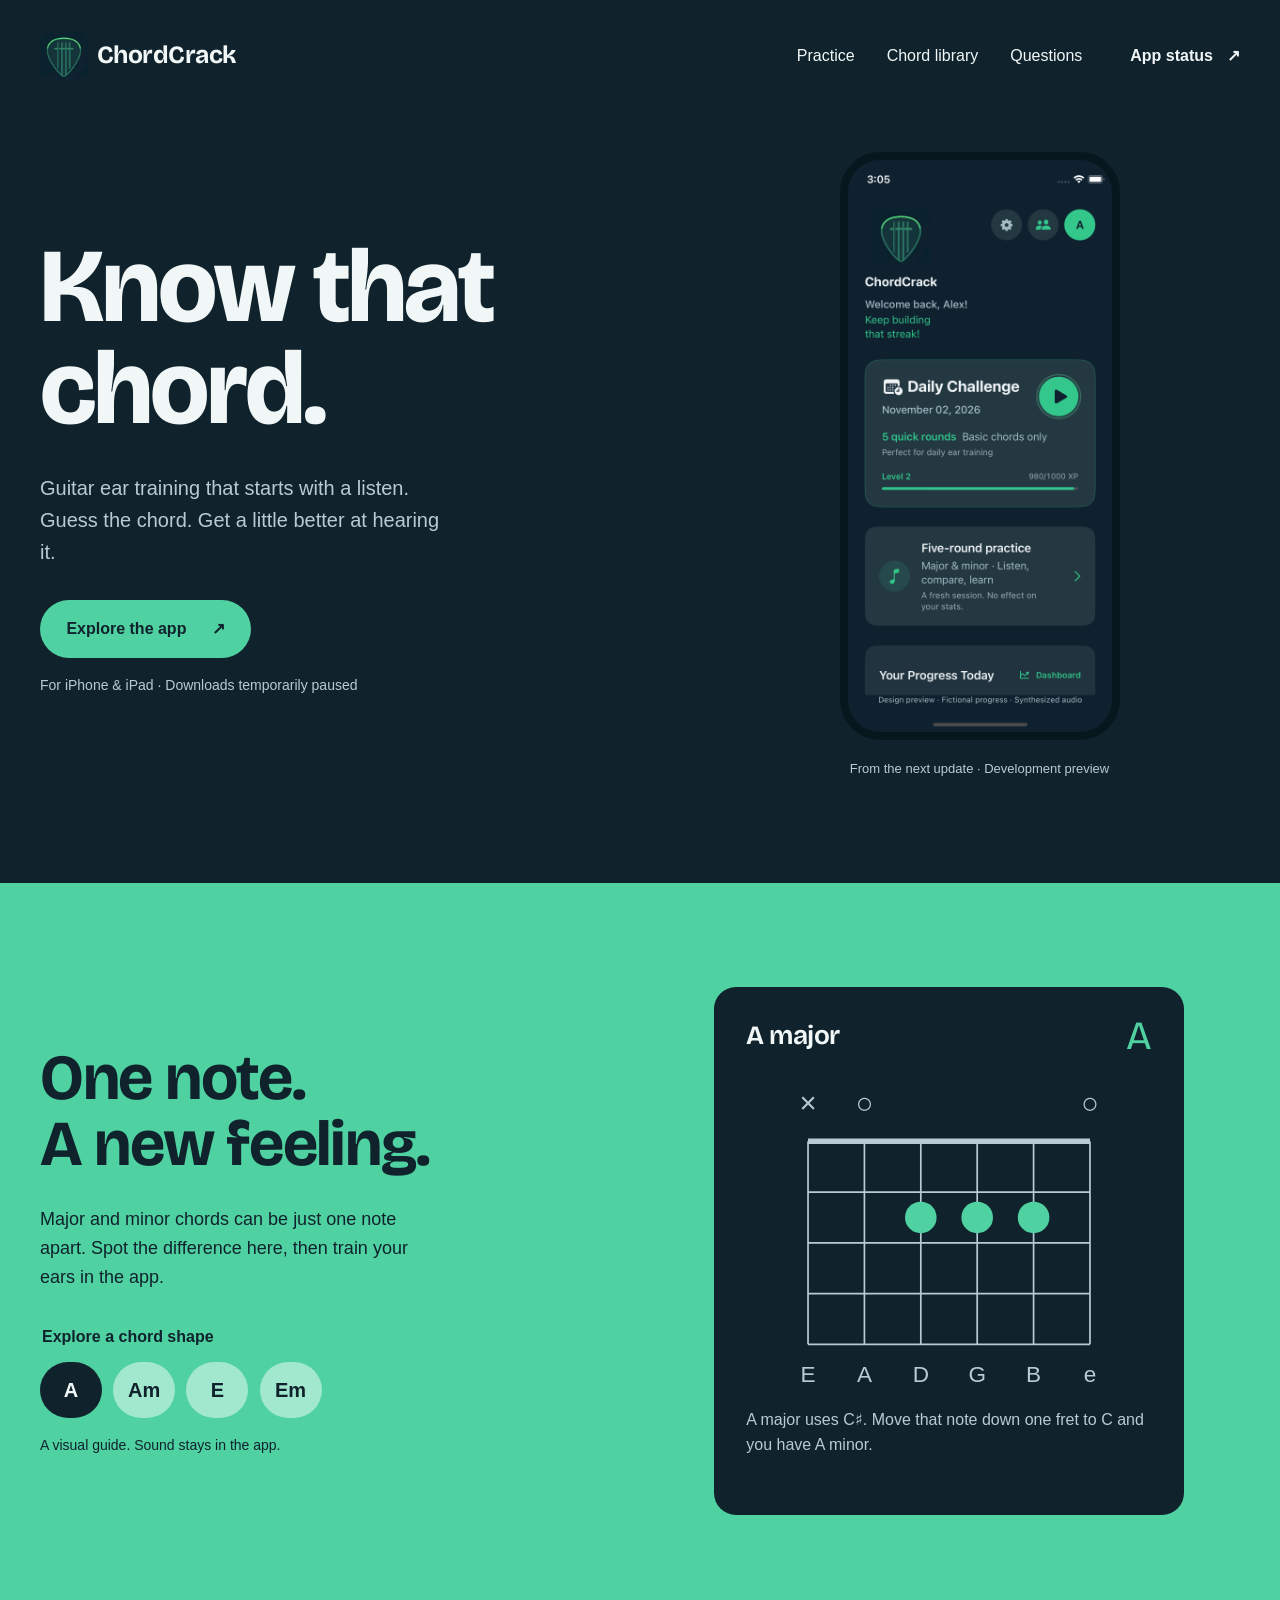
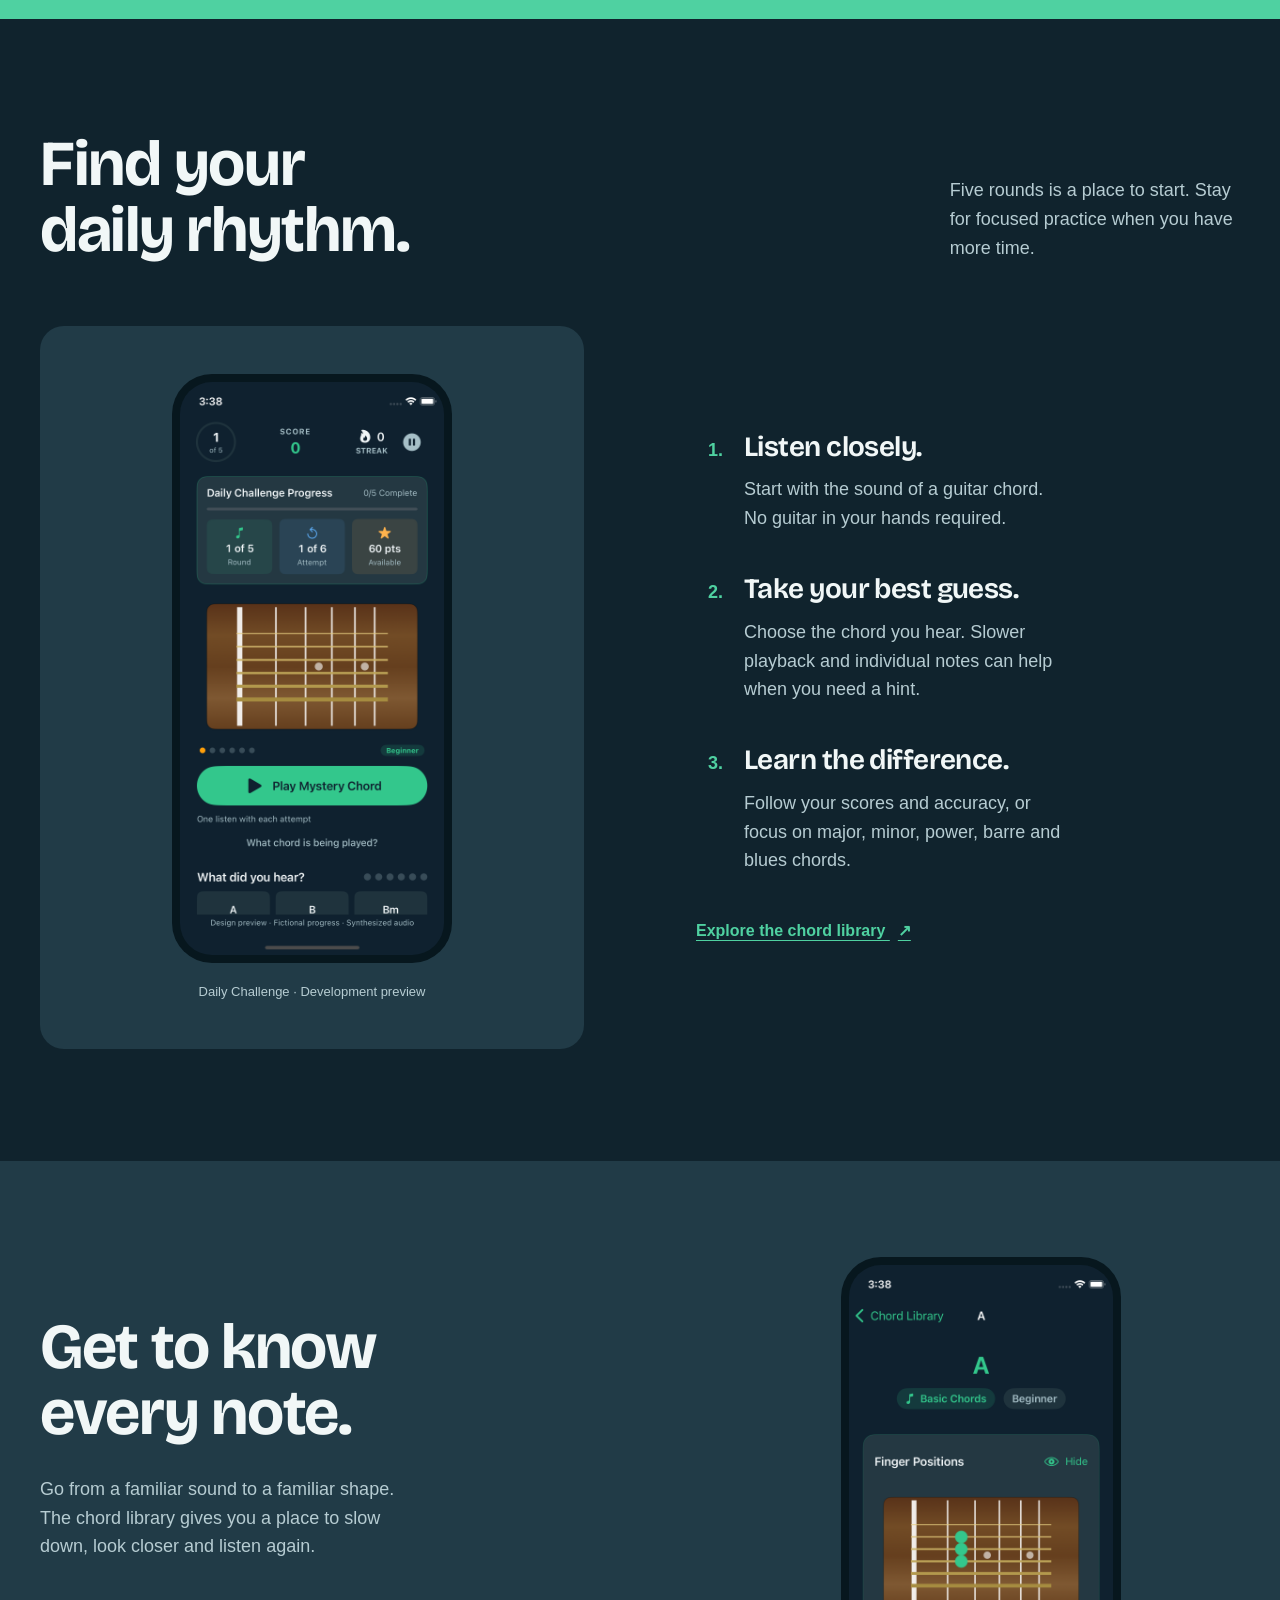
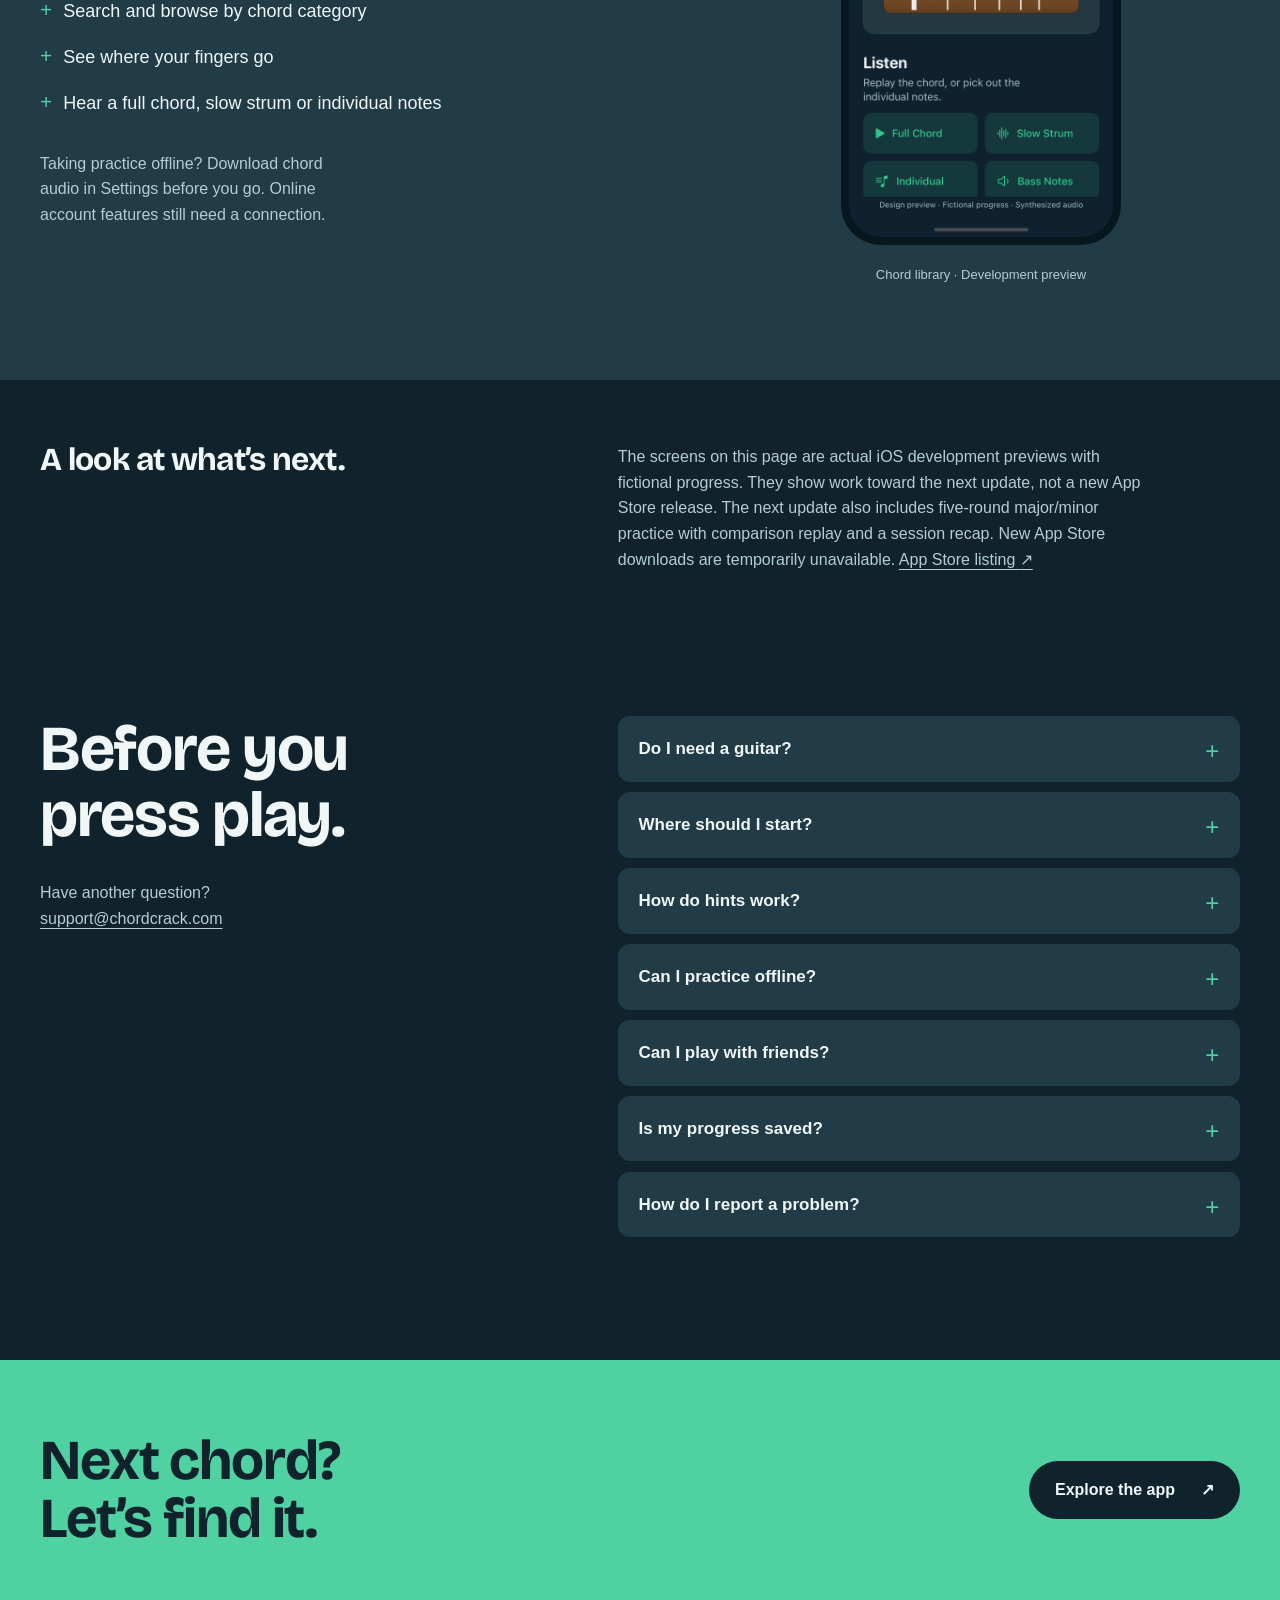
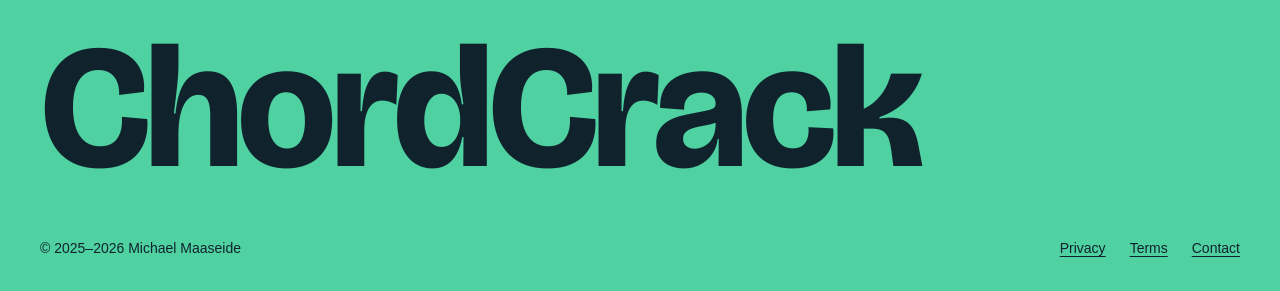
==== commit f97125b3: "Update app availability and five-round practice preview" ====
--- a/index.html
+++ b/index.html
@@ -31,19 +31,19 @@
   <header class="site-header wrap">
     <a class="brand" href="#home" aria-label="ChordCrack home"><img src="logo.png" width="48" height="48" alt=""><span>ChordCrack</span></a>
     <nav class="desktop-nav" aria-label="Main navigation"><a href="#practice">Practice</a><a href="#library">Chord library</a><a href="#support">Questions</a></nav>
-    <a class="header-download" href="https://apps.apple.com/us/app/chordcrack/id6752358083">Get the app <span aria-hidden="true">↗</span></a>
-    <details class="mobile-menu"><summary>Menu</summary><nav aria-label="Mobile navigation"><a href="#practice">Practice</a><a href="#library">Chord library</a><a href="#support">Questions</a><a href="https://apps.apple.com/us/app/chordcrack/id6752358083">Get the app</a></nav></details>
+    <a class="header-download" href="#availability">App status <span aria-hidden="true">↗</span></a>
+    <details class="mobile-menu"><summary>Menu</summary><nav aria-label="Mobile navigation"><a href="#practice">Practice</a><a href="#library">Chord library</a><a href="#support">Questions</a><a href="#availability">App status</a></nav></details>
   </header>
   <main id="home" tabindex="-1">
     <section class="hero wrap" aria-labelledby="hero-title">
       <div class="hero-copy">
         <h1 id="hero-title">Know that<br>chord.</h1>
         <p>Guitar ear training that starts with a listen.<br class="wide-only"> Guess the chord. Get a little better at hearing it.</p>
-        <a class="button" href="https://apps.apple.com/us/app/chordcrack/id6752358083">Get ChordCrack <span aria-hidden="true">↗</span></a>
-        <p class="availability">On the App Store for iPhone &amp; iPad</p>
+        <a class="button" href="#practice">Explore the app <span aria-hidden="true">↗</span></a>
+        <p class="availability">For iPhone &amp; iPad · Downloads temporarily paused</p>
       </div>
       <figure class="hero-product">
-        <div class="phone"><img src="images/preview-home.png" width="1124" height="2436" fetchpriority="high" alt="ChordCrack development Home: five-round Daily Challenge and fictional practice progress."></div>
+        <div class="phone"><img src="images/preview-home.png" width="1124" height="2436" fetchpriority="high" alt="ChordCrack development Home: Daily Challenge, five-round practice and fictional progress."></div>
         <figcaption>From the next update · Development preview</figcaption>
       </figure>
     </section>
@@ -83,7 +83,7 @@
         <figure class="practice-product"><div class="phone"><img src="images/preview-daily.png" width="1124" height="2436" loading="lazy" decoding="async" alt="Daily Challenge development screen with a Listen control, answer choices, score and round progress."></div><figcaption>Daily Challenge · Development preview</figcaption></figure>
         <div class="practice-details">
           <ol class="practice-steps"><li><h3>Listen closely.</h3><p>Start with the sound of a guitar chord. No guitar in your hands required.</p></li><li><h3>Take your best guess.</h3><p>Choose the chord you hear. Slower playback and individual notes can help when you need a hint.</p></li><li><h3>Learn the difference.</h3><p>Follow your scores and accuracy, or focus on major, minor, power, barre and blues chords.</p></li></ol>
-          <a class="text-link" href="https://apps.apple.com/us/app/chordcrack/id6752358083">Start practicing in ChordCrack <span aria-hidden="true">↗</span></a>
+          <a class="text-link" href="#library">Explore the chord library <span aria-hidden="true">↗</span></a>
         </div>
       </div>
     </section>
@@ -95,7 +95,7 @@
       </div>
     </section>
 
-    <section class="preview-note-section wrap" aria-labelledby="preview-title"><h2 id="preview-title">A look at what’s next.</h2><p>The screens on this page are actual iOS development previews with fictional progress. They show work toward the next update, not a new App Store release. We’re also trying a separate five-round major/minor prototype with comparison replay. Check the App Store for the version available today.</p></section>
+    <section class="preview-note-section wrap" id="availability" aria-labelledby="preview-title"><h2 id="preview-title">A look at what’s next.</h2><p>The screens on this page are actual iOS development previews with fictional progress. They show work toward the next update, not a new App Store release. The next update also includes five-round major/minor practice with comparison replay and a session recap. New App Store downloads are temporarily unavailable. <a href="https://apps.apple.com/us/app/chordcrack/id6752358083">App Store listing <span aria-hidden="true">↗</span></a></p></section>
 
     <section class="support-section wrap" id="support" aria-labelledby="support-title">
       <div class="support-heading"><h2 id="support-title">Before you<br>press play.</h2><p>Have another question?<br><a href="mailto:support@chordcrack.com">support@chordcrack.com</a></p></div>
@@ -110,7 +110,7 @@
       </div>
     </section>
 
-    <footer class="site-footer"><div class="wrap"><div class="footer-top"><h2>Next chord?<br>Let’s find it.</h2><a class="button button-dark" href="https://apps.apple.com/us/app/chordcrack/id6752358083">Get ChordCrack <span aria-hidden="true">↗</span></a></div><a class="footer-wordmark" href="#home" aria-label="ChordCrack, back to top">ChordCrack</a><div class="footer-bottom"><p>© 2025–2026 Michael Maaseide</p><nav aria-label="Legal and contact"><a href="privacy.html">Privacy</a><a href="terms.html">Terms</a><a href="mailto:support@chordcrack.com">Contact</a></nav></div></div></footer>
+    <footer class="site-footer"><div class="wrap"><div class="footer-top"><h2>Next chord?<br>Let’s find it.</h2><a class="button button-dark" href="#practice">Explore the app <span aria-hidden="true">↗</span></a></div><a class="footer-wordmark" href="#home" aria-label="ChordCrack, back to top">ChordCrack</a><div class="footer-bottom"><p>© 2025–2026 Michael Maaseide</p><nav aria-label="Legal and contact"><a href="privacy.html">Privacy</a><a href="terms.html">Terms</a><a href="mailto:support@chordcrack.com">Contact</a></nav></div></div></footer>
   </main>
 </body>
 </html>
--- a/styles.css
+++ b/styles.css
@@ -863,3 +863,13 @@
     height:32px
   }
 }
+
+/* Focus rings contrast with the surrounding surface, including filled controls. */
+.button:focus-visible,
+.skip-link:focus-visible {
+  outline-color: var(--white);
+}
+.button-dark:focus-visible,
+.chord-choices input:focus-visible + span {
+  outline-color: var(--ink);
+}
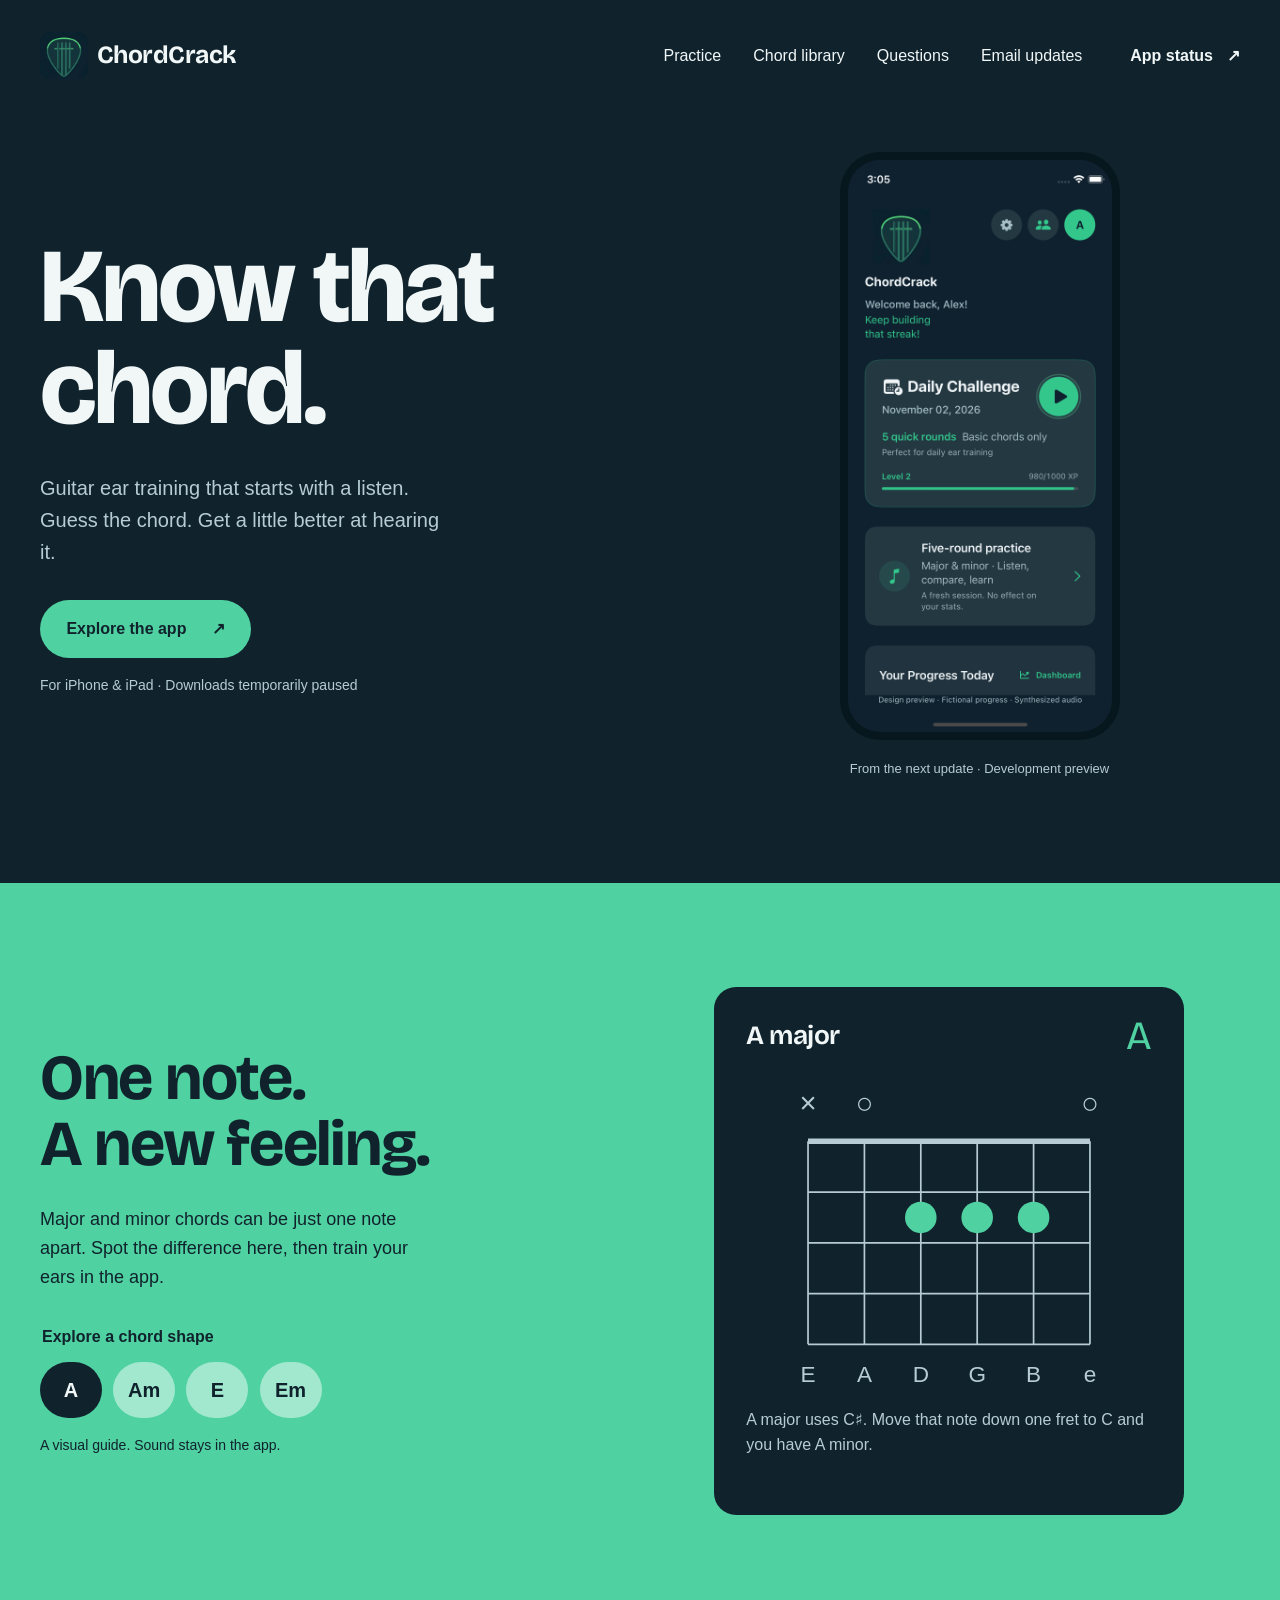
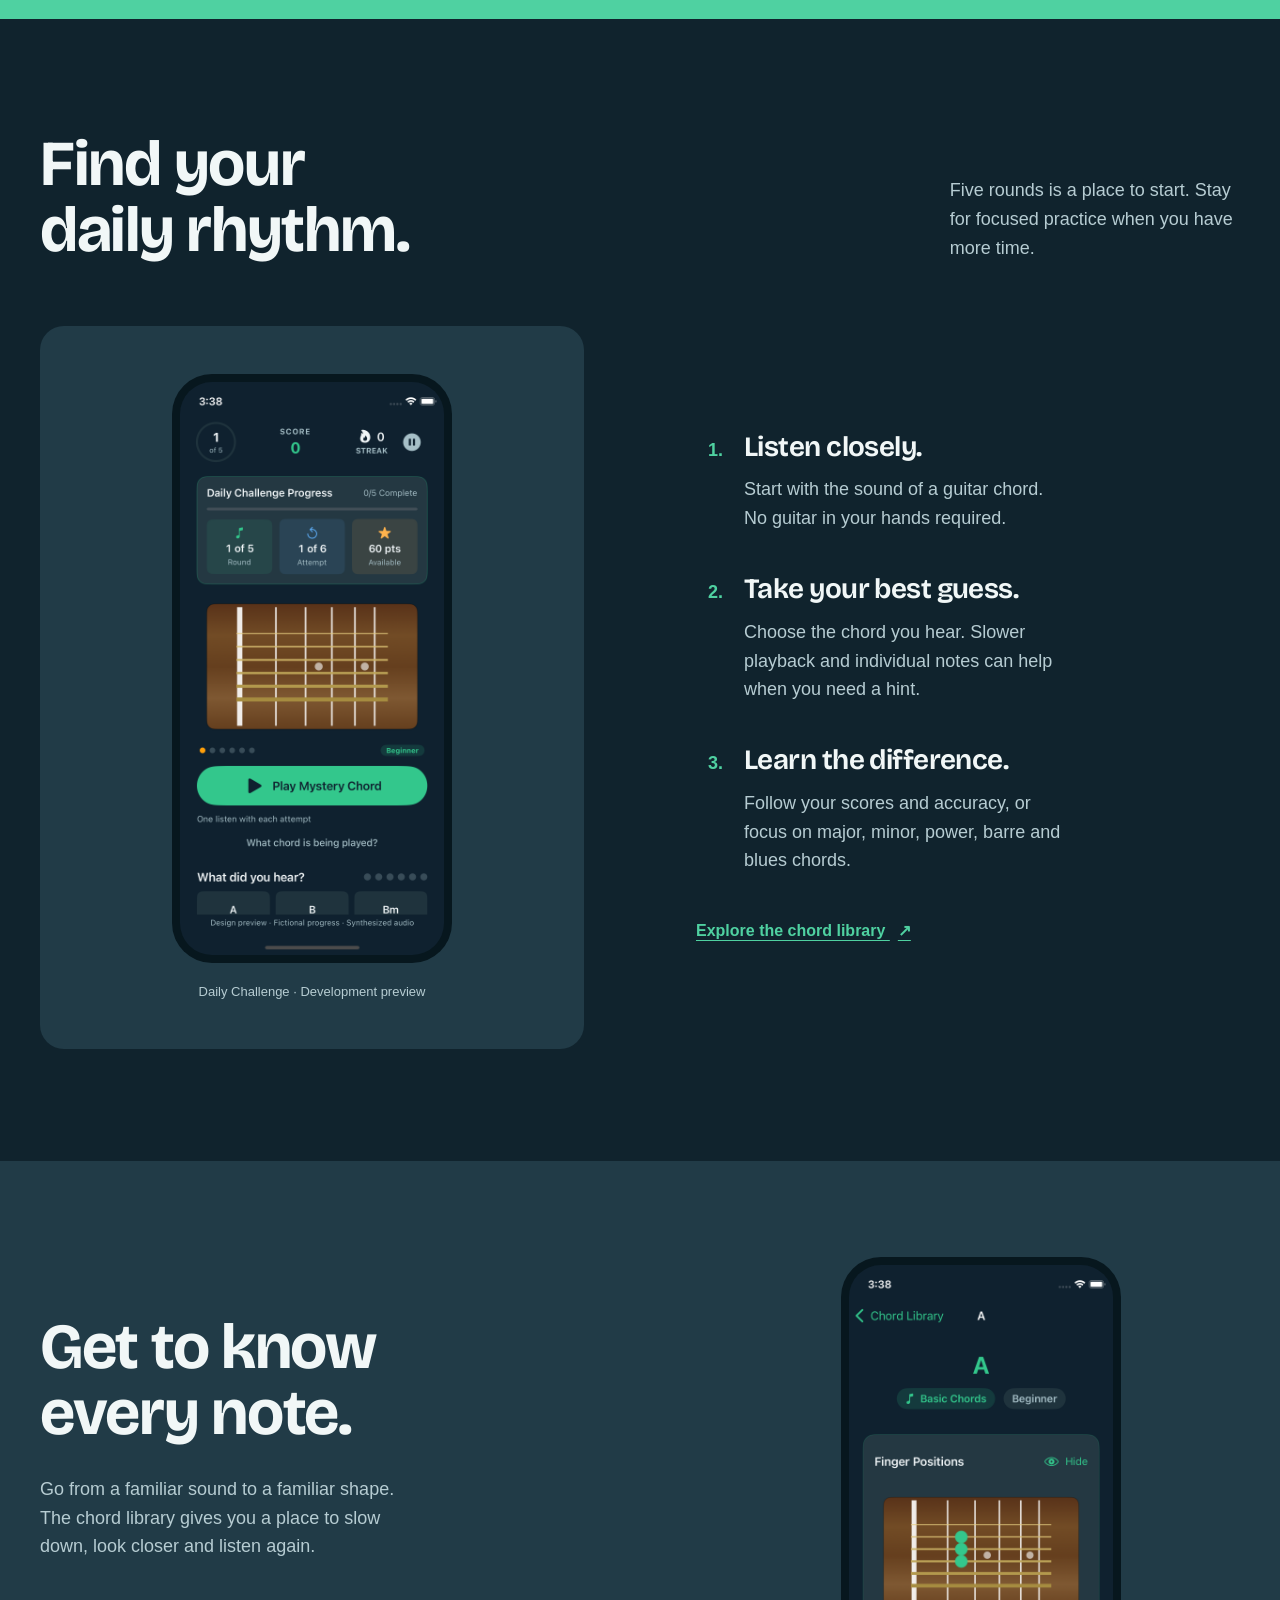
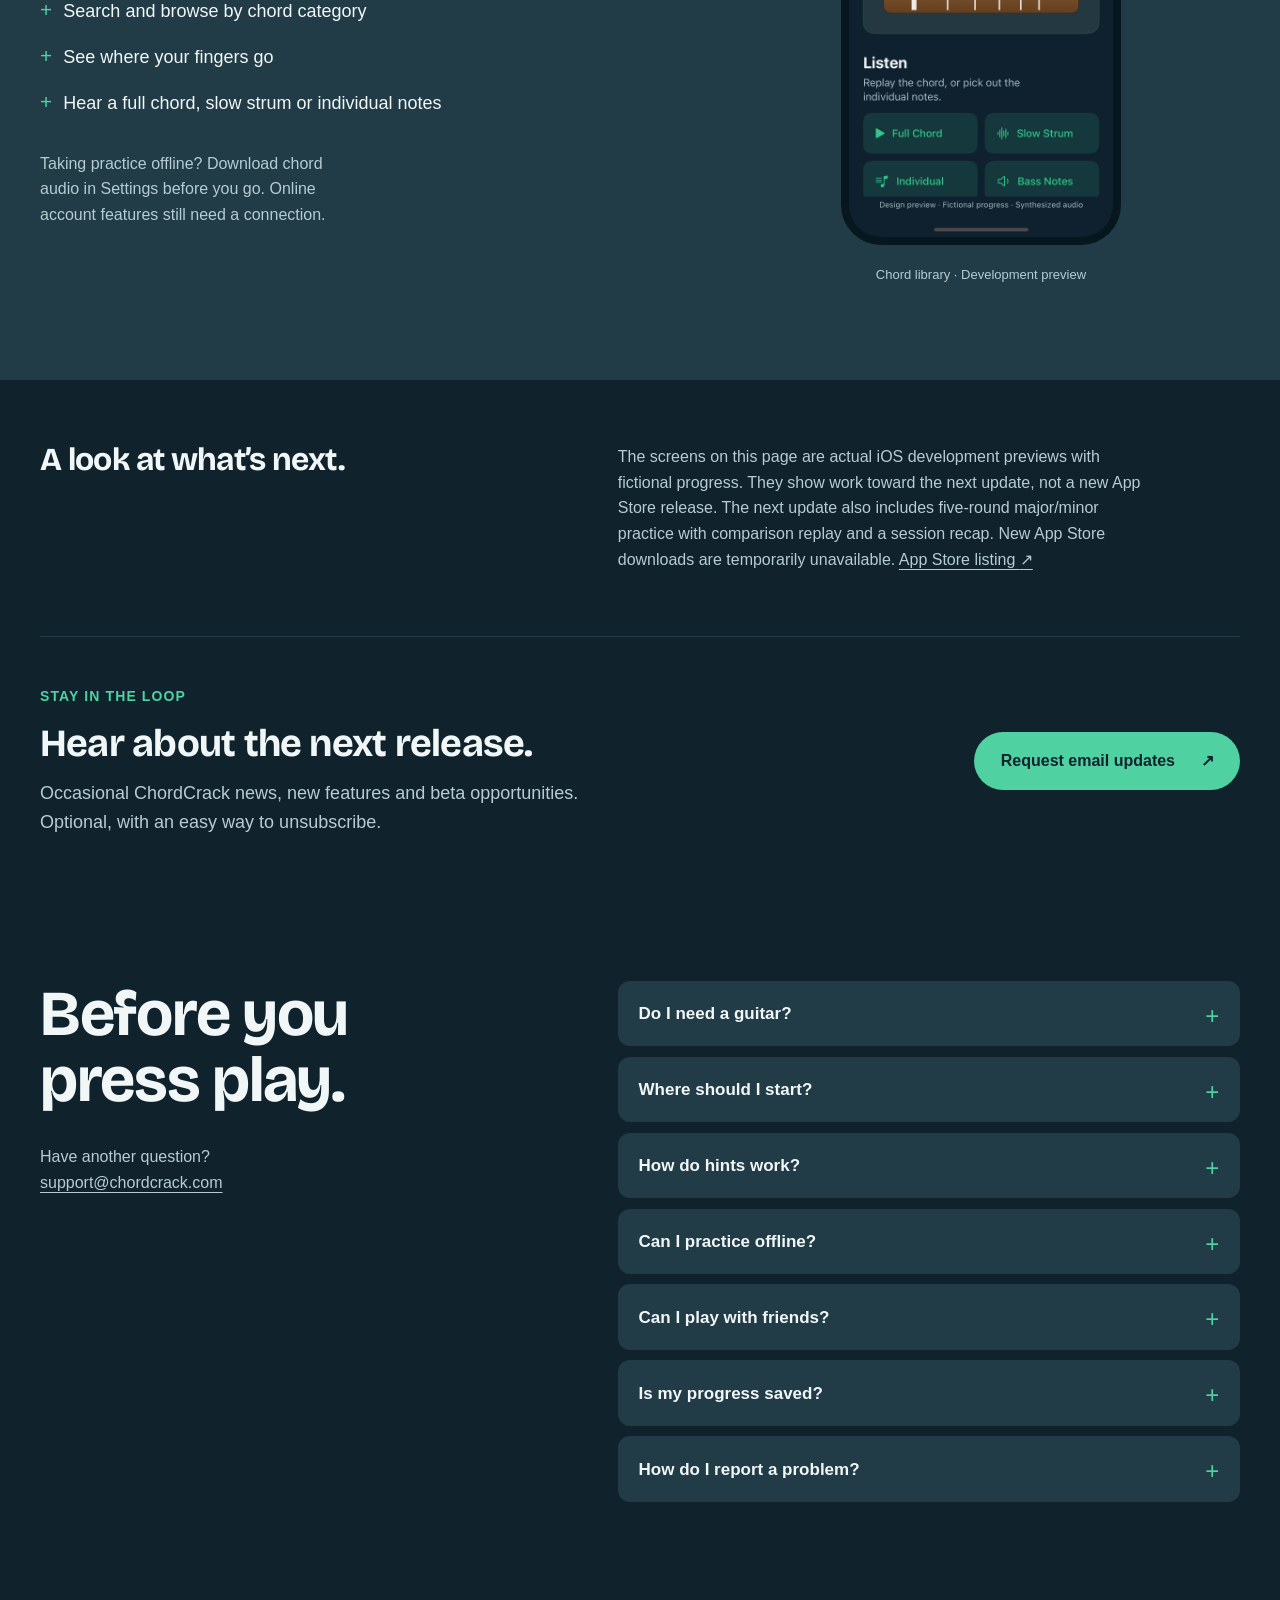
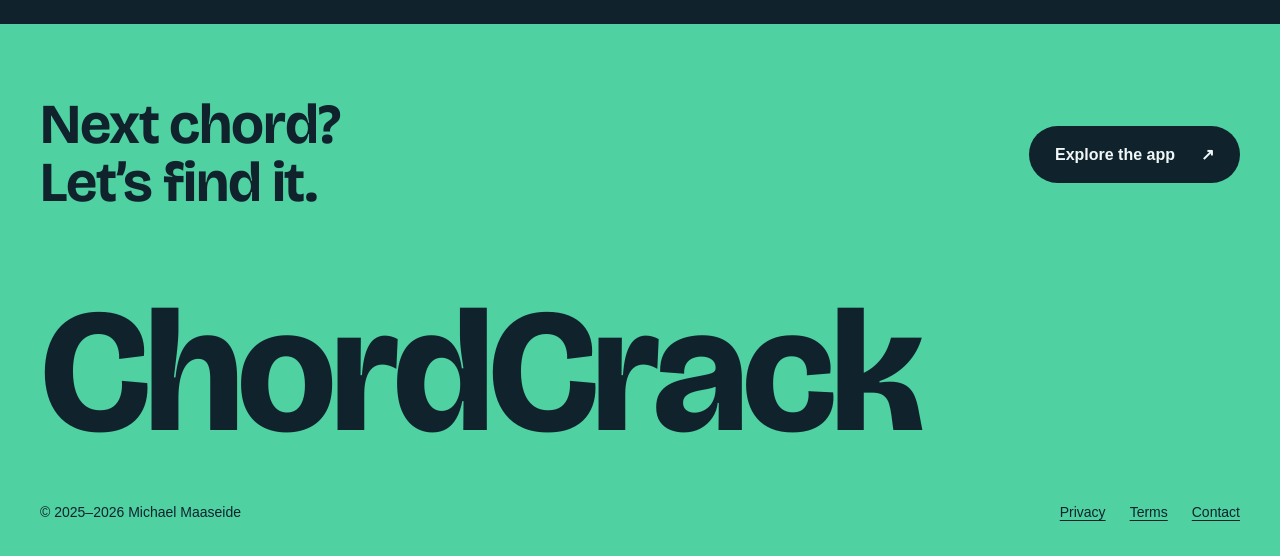
==== commit 966b3dc5: "Prepare optional email updates request and unsubscribe flow" ====
--- a/index.html
+++ b/index.html
@@ -30,9 +30,9 @@
   <a class="skip-link" href="#home">Skip to content</a>
   <header class="site-header wrap">
     <a class="brand" href="#home" aria-label="ChordCrack home"><img src="logo.png" width="48" height="48" alt=""><span>ChordCrack</span></a>
-    <nav class="desktop-nav" aria-label="Main navigation"><a href="#practice">Practice</a><a href="#library">Chord library</a><a href="#support">Questions</a></nav>
+    <nav class="desktop-nav" aria-label="Main navigation"><a href="#practice">Practice</a><a href="#library">Chord library</a><a href="#support">Questions</a><a href="updates.html">Email updates</a></nav>
     <a class="header-download" href="#availability">App status <span aria-hidden="true">↗</span></a>
-    <details class="mobile-menu"><summary>Menu</summary><nav aria-label="Mobile navigation"><a href="#practice">Practice</a><a href="#library">Chord library</a><a href="#support">Questions</a><a href="#availability">App status</a></nav></details>
+    <details class="mobile-menu"><summary>Menu</summary><nav aria-label="Mobile navigation"><a href="#practice">Practice</a><a href="#library">Chord library</a><a href="#support">Questions</a><a href="updates.html">Email updates</a><a href="#availability">App status</a></nav></details>
   </header>
   <main id="home" tabindex="-1">
     <section class="hero wrap" aria-labelledby="hero-title">
@@ -97,6 +97,11 @@
 
     <section class="preview-note-section wrap" id="availability" aria-labelledby="preview-title"><h2 id="preview-title">A look at what’s next.</h2><p>The screens on this page are actual iOS development previews with fictional progress. They show work toward the next update, not a new App Store release. The next update also includes five-round major/minor practice with comparison replay and a session recap. New App Store downloads are temporarily unavailable. <a href="https://apps.apple.com/us/app/chordcrack/id6752358083">App Store listing <span aria-hidden="true">↗</span></a></p></section>
 
+    <section class="updates-banner wrap" aria-labelledby="updates-title">
+      <div><p class="eyebrow">Stay in the loop</p><h2 id="updates-title">Hear about the next release.</h2><p>Occasional ChordCrack news, new features and beta opportunities. Optional, with an easy way to unsubscribe.</p></div>
+      <a class="button" href="updates.html">Request email updates <span aria-hidden="true">↗</span></a>
+    </section>
+
     <section class="support-section wrap" id="support" aria-labelledby="support-title">
       <div class="support-heading"><h2 id="support-title">Before you<br>press play.</h2><p>Have another question?<br><a href="mailto:support@chordcrack.com">support@chordcrack.com</a></p></div>
       <div class="faq">
--- a/styles.css
+++ b/styles.css
@@ -873,3 +873,132 @@
 .chord-choices input:focus-visible + span {
   outline-color: var(--ink);
 }
+
+/* Email requests use the existing support inbox; this page has no form endpoint. */
+.eyebrow {
+  color:var(--green);
+  font-size:.875rem;
+  font-weight:700;
+  letter-spacing:.08em;
+  text-transform:uppercase;
+  margin-bottom:1rem
+}
+.updates-banner {
+  display:flex;
+  align-items:center;
+  justify-content:space-between;
+  gap:3rem;
+  padding-block:3rem 4rem;
+  border-top:1px solid var(--surface)
+}
+.updates-banner>div {
+  min-width:0;
+  max-width:42rem
+}
+.updates-banner h2 {
+  font-size:clamp(2rem,3vw,3rem)
+}
+.updates-banner h2+p {
+  margin-top:1rem;
+  color:var(--soft)
+}
+.updates-banner .button {
+  flex-shrink:0
+}
+.updates-back {
+  margin-left:auto;
+  font-size:1rem
+}
+.updates-page {
+  max-width:820px;
+  padding-block:3rem 5rem
+}
+.updates-page h1 {
+  font-size:clamp(3rem,7vw,5.5rem)
+}
+.updates-intro {
+  margin-top:2rem;
+  color:var(--soft);
+  font-size:1.25rem
+}
+.updates-request {
+  margin-top:3rem;
+  padding:clamp(1.25rem,4vw,2.5rem);
+  background:var(--surface);
+  border-radius:22px
+}
+.updates-page h2 {
+  font-size:clamp(1.7rem,3vw,2.15rem);
+  line-height:1.15
+}
+.updates-request p,.updates-detail p {
+  margin-top:1.25rem
+}
+.updates-request .button {
+  margin-top:1.5rem
+}
+.updates-page .updates-note {
+  font-size:.9375rem;
+  color:var(--soft)
+}
+.email-fallback {
+  margin-top:1.75rem;
+  border-top:1px solid var(--soft);
+  padding-top:1rem
+}
+.email-fallback summary {
+  cursor:pointer;
+  min-height:44px;
+  padding-block:.5rem
+}
+.email-fallback p {
+  font-size:1rem;
+  overflow-wrap:anywhere
+}
+.email-copy {
+  margin:1.5rem 0 0;
+  padding-left:1rem;
+  border-left:3px solid var(--green)
+}
+.email-copy p:first-child {
+  margin-top:0
+}
+.updates-detail {
+  margin-top:3rem;
+  padding-top:2.5rem;
+  border-top:1px solid var(--surface);
+  overflow-wrap:anywhere
+}
+.updates-detail .text-link {
+  margin-top:1.25rem
+}
+.updates-footer {
+  display:flex;
+  justify-content:space-between;
+  flex-wrap:wrap;
+  gap:1rem;
+  padding-block:2rem;
+  border-top:1px solid var(--surface);
+  font-size:.875rem;
+  color:var(--soft)
+}
+.updates-footer nav {
+  display:flex;
+  flex-wrap:wrap;
+  gap:1.5rem
+}
+@media(max-width:1000px) {
+  .updates-banner {
+    align-items:flex-start;
+    flex-direction:column;
+    gap:1.5rem
+  }
+}
+@media(max-width:700px) {
+  .updates-page {
+    padding-top:1.5rem
+  }
+  .updates-intro {
+    font-size:1.125rem
+  }
+}
